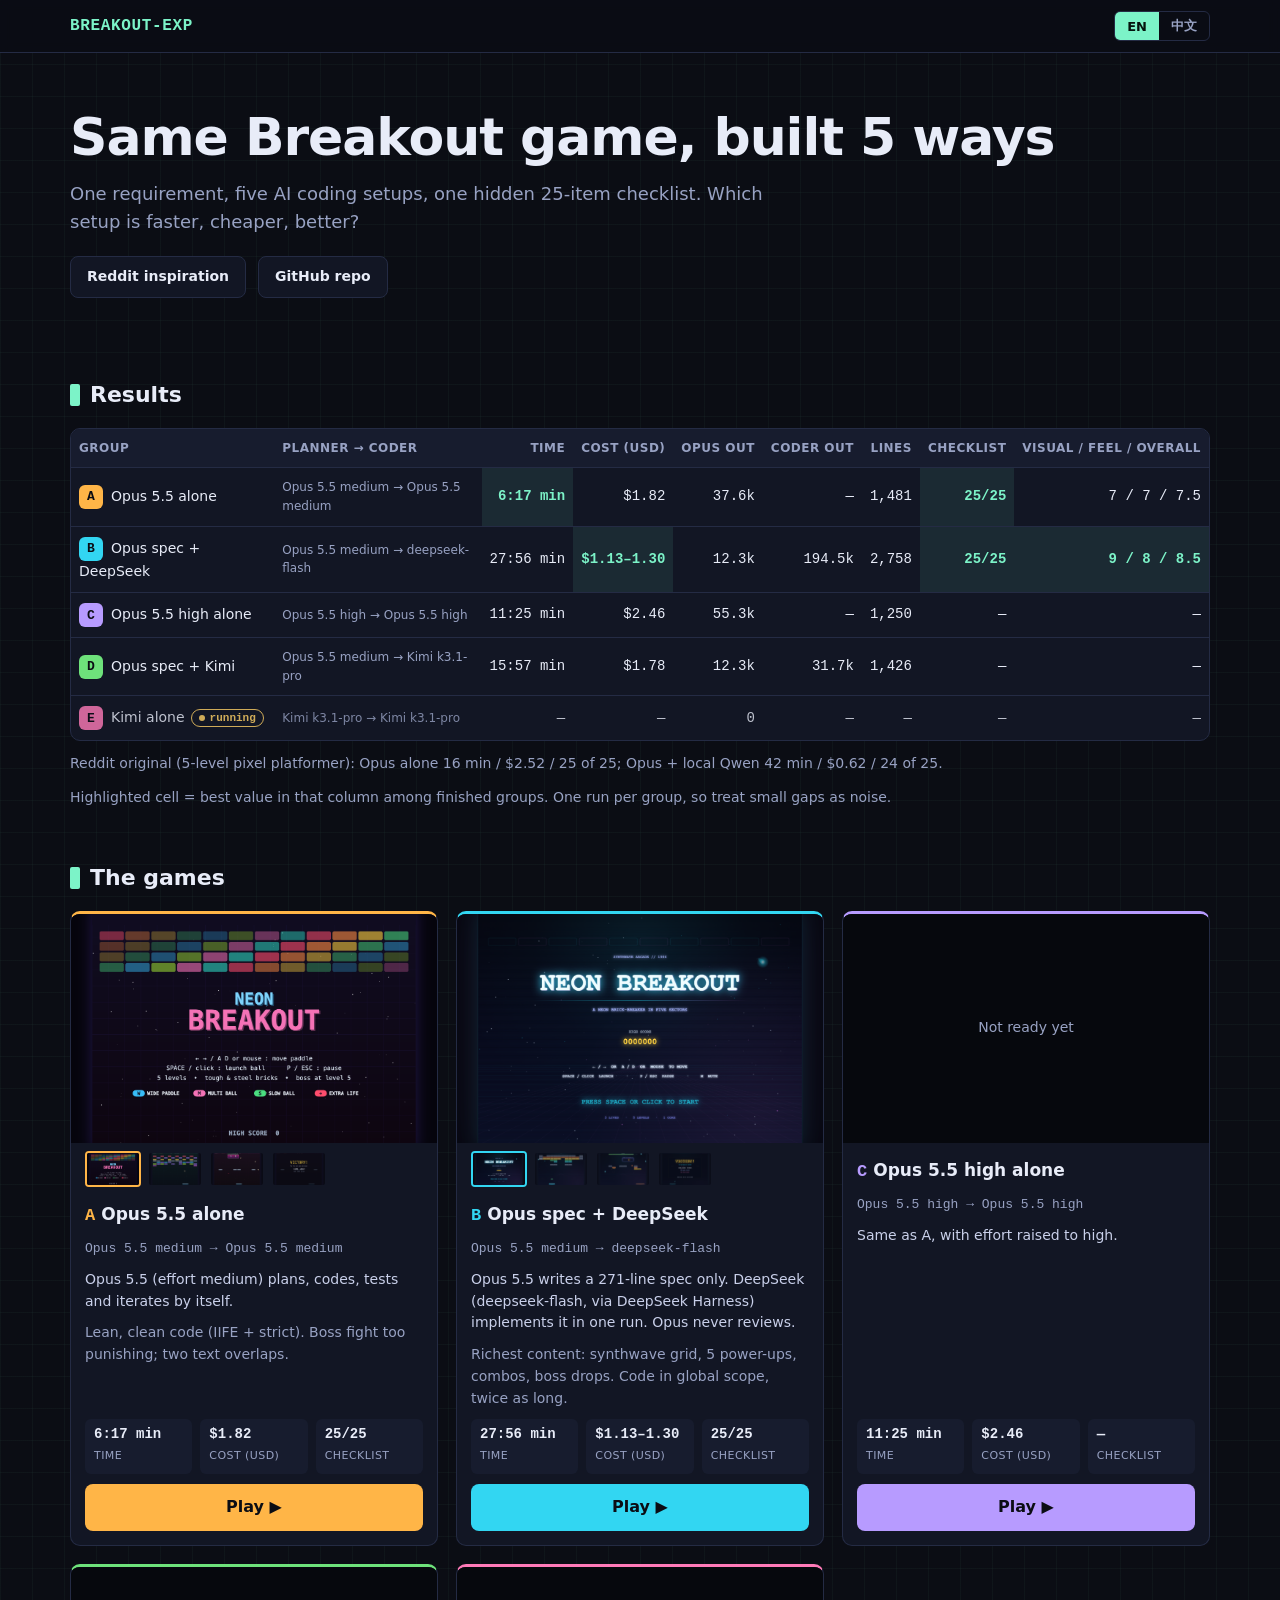
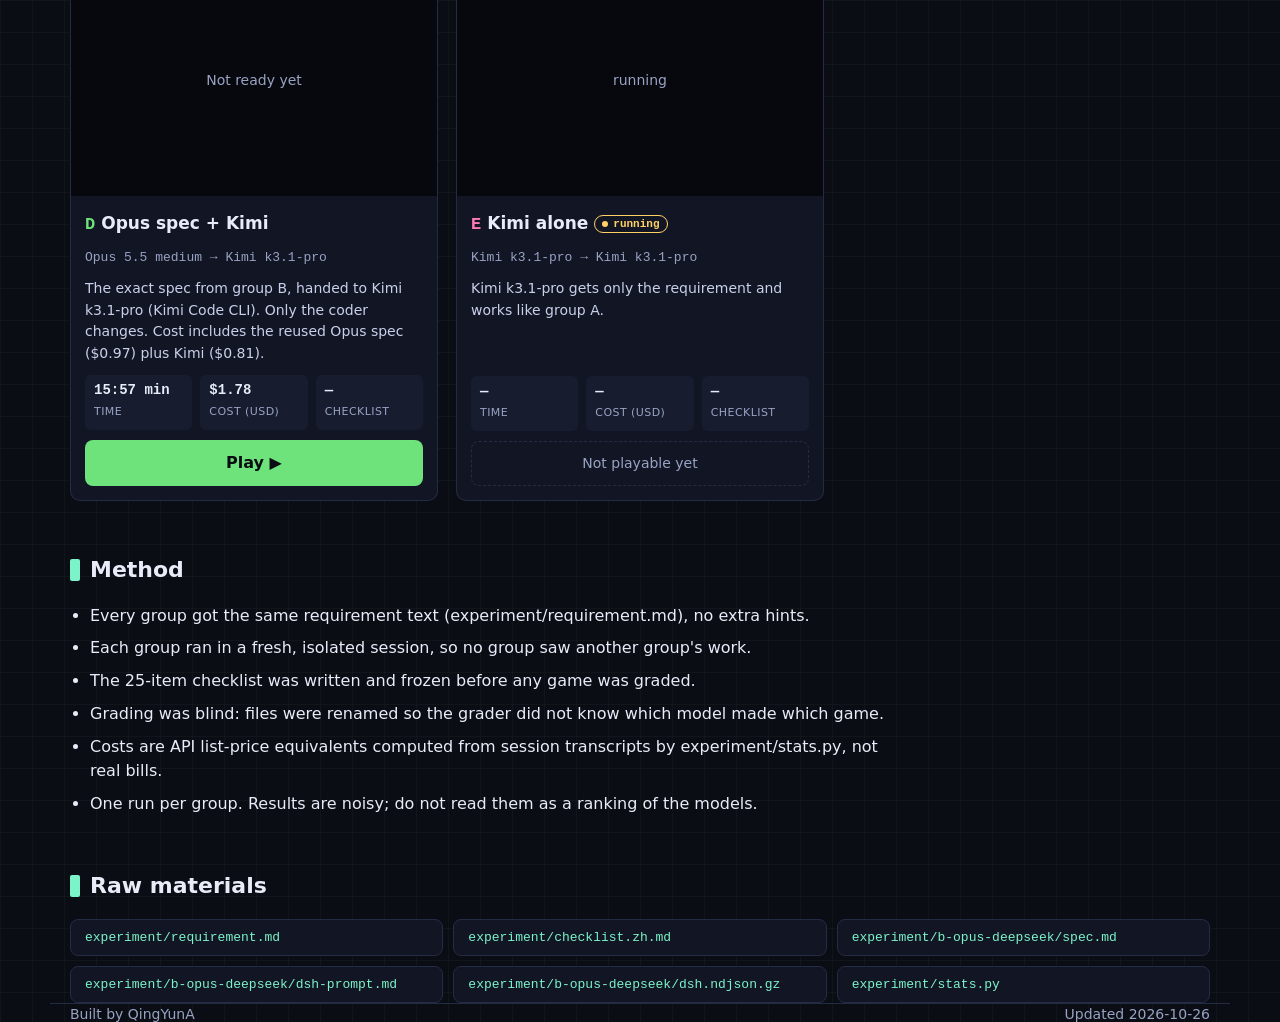
==== index.html @ 0ad8e43a "feat: Breakout experiment site with groups A-D" ====
<!doctype html>
<html lang="en">
<head>
<meta charset="utf-8">
<meta name="viewport" content="width=device-width,initial-scale=1">
<link rel="icon" href="data:,">
<title>Same Breakout game, built 5 ways</title>
<meta name="description" content="Same Breakout game built by 5 AI coding setups: Opus alone, Opus planning + cheaper coder, and more.">
<style>
:root{--bg:#0b0d14;--panel:#121624;--panel2:#171c2e;--line:#242b44;--text:#e8ecf8;--mut:#98a2c3;--acc:#7cf3c8;
--a:#ffb547;--b:#32d6f2;--c:#b79bff;--d:#6ee27b;--e:#ff7ab8;
--mono:ui-monospace,SFMono-Regular,Menlo,Consolas,monospace;--sans:system-ui,-apple-system,"Segoe UI","PingFang SC","Hiragino Sans GB","Microsoft YaHei",sans-serif}
*{box-sizing:border-box}
html{scroll-behavior:smooth}
@media(prefers-reduced-motion:reduce){html{scroll-behavior:auto}*{transition:none!important;animation:none!important}}
body{margin:0;background:var(--bg);color:var(--text);font:16px/1.55 var(--sans);
background-image:linear-gradient(rgba(124,243,200,.035) 1px,transparent 1px),linear-gradient(90deg,rgba(124,243,200,.035) 1px,transparent 1px);background-size:32px 32px}
a{color:var(--acc)}
.wrap{max-width:1180px;margin:0 auto;padding:0 20px}
header.top{border-bottom:1px solid var(--line);background:rgba(11,13,20,.9);position:sticky;top:0;z-index:5;backdrop-filter:blur(6px)}
header.top .wrap{display:flex;align-items:center;justify-content:space-between;height:52px}
.brand{font-family:var(--mono);font-weight:700;letter-spacing:.04em;color:var(--acc)}
.lang{display:flex;border:1px solid var(--line);border-radius:6px;overflow:hidden}
.lang button{background:none;border:0;color:var(--mut);padding:5px 12px;font:600 13px var(--sans);cursor:pointer}
.lang button[aria-pressed=true]{background:var(--acc);color:#04130d}
.hero{padding:56px 0 28px}
.hero h1{font-size:clamp(30px,5.5vw,52px);line-height:1.1;margin:0 0 14px;letter-spacing:-.02em}
.hero p{color:var(--mut);max-width:62ch;margin:0 0 20px;font-size:18px}
.links{display:flex;gap:12px;flex-wrap:wrap}
.btn{display:inline-block;padding:9px 16px;border:1px solid var(--line);border-radius:8px;text-decoration:none;color:var(--text);background:var(--panel);font-weight:600;font-size:14px}
.btn:hover{border-color:var(--acc)}
h2{font-size:22px;margin:52px 0 16px;display:flex;align-items:center;gap:10px}
h2::before{content:"";width:10px;height:22px;background:var(--acc);border-radius:2px}
.tablewrap{overflow-x:auto;border:1px solid var(--line);border-radius:10px;background:var(--panel)}
table{border-collapse:collapse;width:100%;min-width:900px;font-size:14px}
th,td{padding:10px 8px;text-align:right;border-bottom:1px solid var(--line);white-space:nowrap}
th{font-size:12px;color:var(--mut);font-weight:600;text-transform:uppercase;letter-spacing:.04em;background:var(--panel2)}
th:first-child,td:first-child,th:nth-child(2),td:nth-child(2){text-align:left}
tr:last-child td{border-bottom:0}
td{font-family:var(--mono)}
td.name{font-family:var(--sans);white-space:normal;min-width:190px}
td.name .g{display:inline-flex;align-items:center;justify-content:center;width:24px;height:24px;border-radius:6px;font:800 13px var(--mono);color:#0b0d14;margin-right:8px;background:var(--gc)}
td.pc{font-family:var(--sans);color:var(--mut);font-size:12px;white-space:normal;min-width:130px}
td.best{color:var(--acc);font-weight:700;background:rgba(124,243,200,.09)}
tr.run td{opacity:.8}
.badge{display:inline-block;font:700 11px var(--mono);padding:2px 7px;border-radius:99px;border:1px solid #ffd166;color:#ffd166;margin-left:6px;vertical-align:middle}
.badge::before{content:"";display:inline-block;width:6px;height:6px;border-radius:50%;background:#ffd166;margin-right:5px;animation:p 1.4s infinite}
@keyframes p{50%{opacity:.25}}
.note{color:var(--mut);font-size:14px;margin:12px 0 0}
.grid{display:grid;grid-template-columns:repeat(auto-fill,minmax(330px,1fr));gap:18px}
.card{background:var(--panel);border:1px solid var(--line);border-top:3px solid var(--gc);border-radius:10px;overflow:hidden;display:flex;flex-direction:column}
.shot{position:relative;aspect-ratio:16/10;background:#06080d;display:flex;align-items:center;justify-content:center;color:var(--mut);font-size:14px;overflow:hidden}
.shot img{width:100%;height:100%;object-fit:cover;display:block;cursor:pointer}
.thumbs{display:flex;gap:6px;padding:8px 14px 0}
.thumbs button{padding:0;border:2px solid transparent;border-radius:4px;overflow:hidden;width:56px;height:36px;background:none;cursor:pointer;opacity:.6}
.thumbs button[aria-current=true]{border-color:var(--gc);opacity:1}
.thumbs img{width:100%;height:100%;object-fit:cover;display:block}
.cb{padding:14px;display:flex;flex-direction:column;gap:10px;flex:1}
.cb h3{margin:0;font-size:17px}
.cb h3 .g{color:var(--gc);font-family:var(--mono);margin-right:6px}
.pc2{font-size:13px;color:var(--mut);font-family:var(--mono)}
.cb p{margin:0;font-size:14px;color:#c9d0ea}
.cb p.nt{color:var(--mut)}
.stats{display:grid;grid-template-columns:repeat(3,1fr);gap:8px;margin-top:auto}
.stat{background:var(--panel2);border-radius:6px;padding:7px 9px}
.stat b{display:block;font:700 14px var(--mono);white-space:nowrap}
.stat span{font-size:11px;color:var(--mut);text-transform:uppercase;letter-spacing:.04em}
.play{display:block;text-align:center;padding:11px;border-radius:8px;background:var(--gc);color:#0b0d14;font-weight:800;text-decoration:none;font-size:16px}
.play:hover{filter:brightness(1.12)}
.noplay{text-align:center;padding:11px;border-radius:8px;border:1px dashed var(--line);color:var(--mut);font-size:14px}
ul.m{padding-left:20px;margin:0;max-width:80ch}ul.m li{margin:8px 0}
ul.raw{list-style:none;padding:0;margin:0;display:grid;grid-template-columns:repeat(auto-fill,minmax(300px,1fr));gap:10px}
ul.raw a{display:block;padding:10px 14px;background:var(--panel);border:1px solid var(--line);border-radius:8px;font:13px var(--mono);text-decoration:none;word-break:break-all}
ul.raw a:hover{border-color:var(--acc)}
main{padding-bottom:20px}
footer{margin:48px 0 40px;padding-top:20px;border-top:1px solid var(--line);color:var(--mut);font-size:14px;display:flex;justify-content:space-between;flex-wrap:wrap;gap:8px}
.err{padding:20px;border:1px solid #ff6b6b;border-radius:8px;color:#ff9b9b}
@media(max-width:600px){.hero{padding-top:36px}.grid{grid-template-columns:1fr}}
</style>
</head>
<body>
<header class="top"><div class="wrap">
<span class="brand">BREAKOUT-EXP</span>
<div class="lang" role="group" aria-label="Language"><button data-l="en" aria-pressed="false">EN</button><button data-l="zh" aria-pressed="false">中文</button></div>
</div></header>
<main class="wrap">
<section class="hero">
<h1 data-t="title"></h1>
<p data-t="sub"></p>
<div class="links"><a class="btn" id="lReddit" target="_blank" rel="noopener" data-t="reddit"></a><a class="btn" id="lRepo" target="_blank" rel="noopener" data-t="repo"></a></div>
</section>
<h2 data-t="hResults"></h2>
<div class="tablewrap"><table id="tbl"></table></div>
<p class="note" id="orig"></p>
<p class="note" data-t="bestNote"></p>
<h2 data-t="hCards"></h2>
<div class="grid" id="cards"></div>
<h2 data-t="hMethod"></h2>
<ul class="m" id="method"></ul>
<h2 data-t="hRaw"></h2>
<ul class="raw" id="raw"></ul>
<div id="err"></div>
</main>
<footer class="wrap"><span data-t="built"></span><span id="upd"></span></footer>
<script>
(function(){
var I18N={
en:{title:"Same Breakout game, built 5 ways",sub:"One requirement, five AI coding setups, one hidden 25-item checklist. Which setup is faster, cheaper, better?",reddit:"Reddit inspiration",repo:"GitHub repo",
hResults:"Results",hCards:"The games",hMethod:"Method",hRaw:"Raw materials",
bestNote:"Highlighted cell = best value in that column among finished groups. One run per group, so treat small gaps as noise.",
group:"Group",pc:"Planner → Coder",time:"Time",cost:"Cost (USD)",otok:"Opus out",ctok:"Coder out",loc:"Lines",chk:"Checklist",subj:"Visual / Feel / Overall",
running:"running",play:"Play ▶",noplay:"Not playable yet",nogame:"Not ready yet",setup:"Setup",min:"min",built:"Built by QingYunA",updated:"Updated ",
m:["Every group got the same requirement text (experiment/requirement.md), no extra hints.","Each group ran in a fresh, isolated session, so no group saw another group's work.","The 25-item checklist was written and frozen before any game was graded.","Grading was blind: files were renamed so the grader did not know which model made which game.","Costs are API list-price equivalents computed from session transcripts by experiment/stats.py, not real bills.","One run per group. Results are noisy; do not read them as a ranking of the models."]},
zh:{title:"同一个打砖块，五种做法",sub:"同一份需求，五种 AI 编程组合，一份隐藏的 25 项检查清单。谁更快、更省、更好？",reddit:"Reddit 原帖",repo:"GitHub 仓库",
hResults:"结果",hCards:"游戏",hMethod:"方法",hRaw:"原始材料",
bestNote:"高亮单元格 = 已完成组别中该列的最优值。每组只跑一次，差距小时请当作噪声。",
group:"组别",pc:"规划 → 写码",time:"耗时",cost:"成本（美元）",otok:"Opus 输出",ctok:"写码输出",loc:"代码行数",chk:"检查清单",subj:"画面 / 手感 / 总评",
running:"进行中",play:"试玩 ▶",noplay:"暂不可玩",nogame:"暂无截图",setup:"做法",min:"分钟",built:"Built by QingYunA",updated:"更新于 ",
m:["每组拿到完全相同的需求文本（experiment/requirement.md），没有额外提示。","每组都在全新的隔离会话里运行，互相看不到对方的成果。","25 项检查清单在评分前写好并冻结。","盲评：文件改名后再打分，评分者不知道哪个游戏出自哪个模型。","成本是按 API 标价折算的等价金额，由 experiment/stats.py 从会话记录算出，不是真实账单。","每组只跑了一次，结果有噪声，不要当成模型排名。"]}
};
var RAW=["experiment/requirement.md","experiment/checklist.zh.md","experiment/b-opus-deepseek/spec.md","experiment/b-opus-deepseek/dsh-prompt.md","experiment/b-opus-deepseek/dsh.ndjson.gz","experiment/stats.py"];
var COL={a:"var(--a)",b:"var(--b)",c:"var(--c)",d:"var(--d)",e:"var(--e)"};
var lang=(function(){try{var s=localStorage.getItem("lang");if(s==="zh"||s==="en")return s}catch(e){}return /^zh/i.test(navigator.language||"")?"zh":"en"})();
var DATA=null,shotIdx={};
function t(k){return I18N[lang][k]}
function el(tag,cls,txt){var n=document.createElement(tag);if(cls)n.className=cls;if(txt!=null)n.textContent=txt;return n}
function loc(o){return o?(o[lang]||o.en||""):""}
var D="—";
function fmtTime(s){if(s==null)return D;return Math.floor(s/60)+":"+String(Math.round(s%60)).padStart(2,"0")+" "+t("min")}
function fmtCost(g){if(g.costRange)return"$"+g.costRange[0].toFixed(2)+"–"+g.costRange[1].toFixed(2);return g.costUSD==null?D:"$"+g.costUSD.toFixed(2)}
function fmtK(n){return n==null?D:(n===0?"0":(n/1000).toFixed(1)+"k")}
function fmtN(n){return n==null?D:n.toLocaleString("en-US")}
function fmtChk(g){return g.checklist==null?D:g.checklist+"/"+DATA.checklistTotal}
function fmtSubj(g){return g.scores?[g.scores.visual,g.scores.feel,g.scores.overall].join(" / "):D}
function best(vals,mode){var f=vals.filter(function(v){return v!=null});if(!f.length)return null;return mode==="min"?Math.min.apply(null,f):Math.max.apply(null,f)}
function badge(g){return g.status==="running"?el("span","badge",t("running")):null}
function renderTable(){
var tb=document.getElementById("tbl");tb.textContent="";
var gs=DATA.groups,done=gs.filter(function(g){return g.status!=="running"});
var cols=[
{h:"group"},{h:"pc"},
{h:"time",v:function(g){return g.seconds},f:function(g){return fmtTime(g.seconds)},m:"min"},
{h:"cost",v:function(g){return g.costUSD},f:fmtCost,m:"min"},
{h:"otok",f:function(g){return fmtK(g.opusOutputTokens)}},
{h:"ctok",f:function(g){return fmtK(g.coderOutputTokens)}},
{h:"loc",f:function(g){return fmtN(g.lines)}},
{h:"chk",v:function(g){return g.checklist},f:fmtChk,m:"max"},
{h:"subj",v:function(g){return g.scores&&g.scores.overall},f:fmtSubj,m:"max"}];
var tr=el("tr");cols.forEach(function(c){tr.appendChild(el("th",null,t(c.h)))});tb.appendChild(el("thead")).appendChild(tr);
var body=el("tbody");
var bests=cols.map(function(c){return c.m?best(done.map(c.v),c.m):null});
gs.forEach(function(g){
var r=el("tr",g.status==="running"?"run":"");r.style.setProperty("--gc",COL[g.id]);
var n=el("td","name");n.appendChild(el("span","g",g.id.toUpperCase()));n.appendChild(document.createTextNode(loc(g.label)));var b=badge(g);if(b)n.appendChild(b);r.appendChild(n);
r.appendChild(el("td","pc",g.planner+" → "+g.coder));
cols.slice(2).forEach(function(c,i){var td=el("td",null,c.f(g));var v=c.v&&c.v(g);if(c.m&&v!=null&&g.status!=="running"&&v===bests[i+2])td.className="best";r.appendChild(td)});
body.appendChild(r)});
tb.appendChild(body)}
function setShot(g,i){shotIdx[g.id]=i;renderCards()}
function renderCards(){
var box=document.getElementById("cards");box.textContent="";
DATA.groups.forEach(function(g){
var c=el("article","card");c.style.setProperty("--gc",COL[g.id]);
var sh=el("div","shot");var sc=g.screens||[];
if(sc.length){var i=shotIdx[g.id]||0;var im=el("img");im.src=sc[i];im.alt=loc(g.label)+" "+(i+1)+"/"+sc.length;im.loading="lazy";im.onclick=function(){setShot(g,(i+1)%sc.length)};sh.appendChild(im)}
else sh.textContent=g.status==="running"?t("running"):t("nogame");
c.appendChild(sh);
if(sc.length>1){var th=el("div","thumbs");sc.forEach(function(s,j){var bt=el("button");bt.type="button";bt.setAttribute("aria-label",String(j+1));if(j===(shotIdx[g.id]||0))bt.setAttribute("aria-current","true");var ti=el("img");ti.src=s;ti.alt="";bt.appendChild(ti);bt.onclick=function(){setShot(g,j)};th.appendChild(bt)});c.appendChild(th)}
var cb=el("div","cb");var h=el("h3");h.appendChild(el("span","g",g.id.toUpperCase()));h.appendChild(document.createTextNode(loc(g.label)));var bd=badge(g);if(bd)h.appendChild(bd);cb.appendChild(h);
cb.appendChild(el("div","pc2",g.planner+" → "+g.coder));
cb.appendChild(el("p",null,loc(g.setup)));
if(g.notes)cb.appendChild(el("p","nt",loc(g.notes)));
var st=el("div","stats");
[[fmtTime(g.seconds),t("time")],[fmtCost(g),t("cost")],[fmtChk(g),t("chk")]].forEach(function(x){var s=el("div","stat");s.appendChild(el("b",null,x[0]));s.appendChild(el("span",null,x[1]));st.appendChild(s)});
cb.appendChild(st);
if(g.play){var a=el("a","play",t("play"));a.href=g.play;cb.appendChild(a)}else cb.appendChild(el("div","noplay",t("noplay")));
c.appendChild(cb);box.appendChild(c)})}
function renderStatic(){
document.documentElement.lang=lang==="zh"?"zh-CN":"en";
document.title=t("title");
document.querySelectorAll("[data-t]").forEach(function(n){n.textContent=t(n.getAttribute("data-t"))});
document.querySelectorAll(".lang button").forEach(function(b){b.setAttribute("aria-pressed",String(b.dataset.l===lang))});
var m=document.getElementById("method");m.textContent="";t("m").forEach(function(s){m.appendChild(el("li",null,s))});
var r=document.getElementById("raw");r.textContent="";RAW.forEach(function(p){var li=el("li");var a=el("a",null,p);a.href=p;li.appendChild(a);r.appendChild(li)});
if(DATA){document.getElementById("lReddit").href=DATA.inspiration;document.getElementById("lRepo").href=DATA.repo;
document.getElementById("orig").textContent=loc(DATA.original);
document.getElementById("upd").textContent=t("updated")+DATA.updated;
renderTable();renderCards()}}
document.querySelectorAll(".lang button").forEach(function(b){b.onclick=function(){lang=b.dataset.l;try{localStorage.setItem("lang",lang)}catch(e){}renderStatic()}});
renderStatic();
fetch("data/results.json").then(function(r){if(!r.ok)throw new Error(r.status);return r.json()}).then(function(j){DATA=j;renderStatic()}).catch(function(e){var d=document.getElementById("err");d.className="err";d.textContent="Failed to load data/results.json: "+e.message});
})();
</script>
</body>
</html>
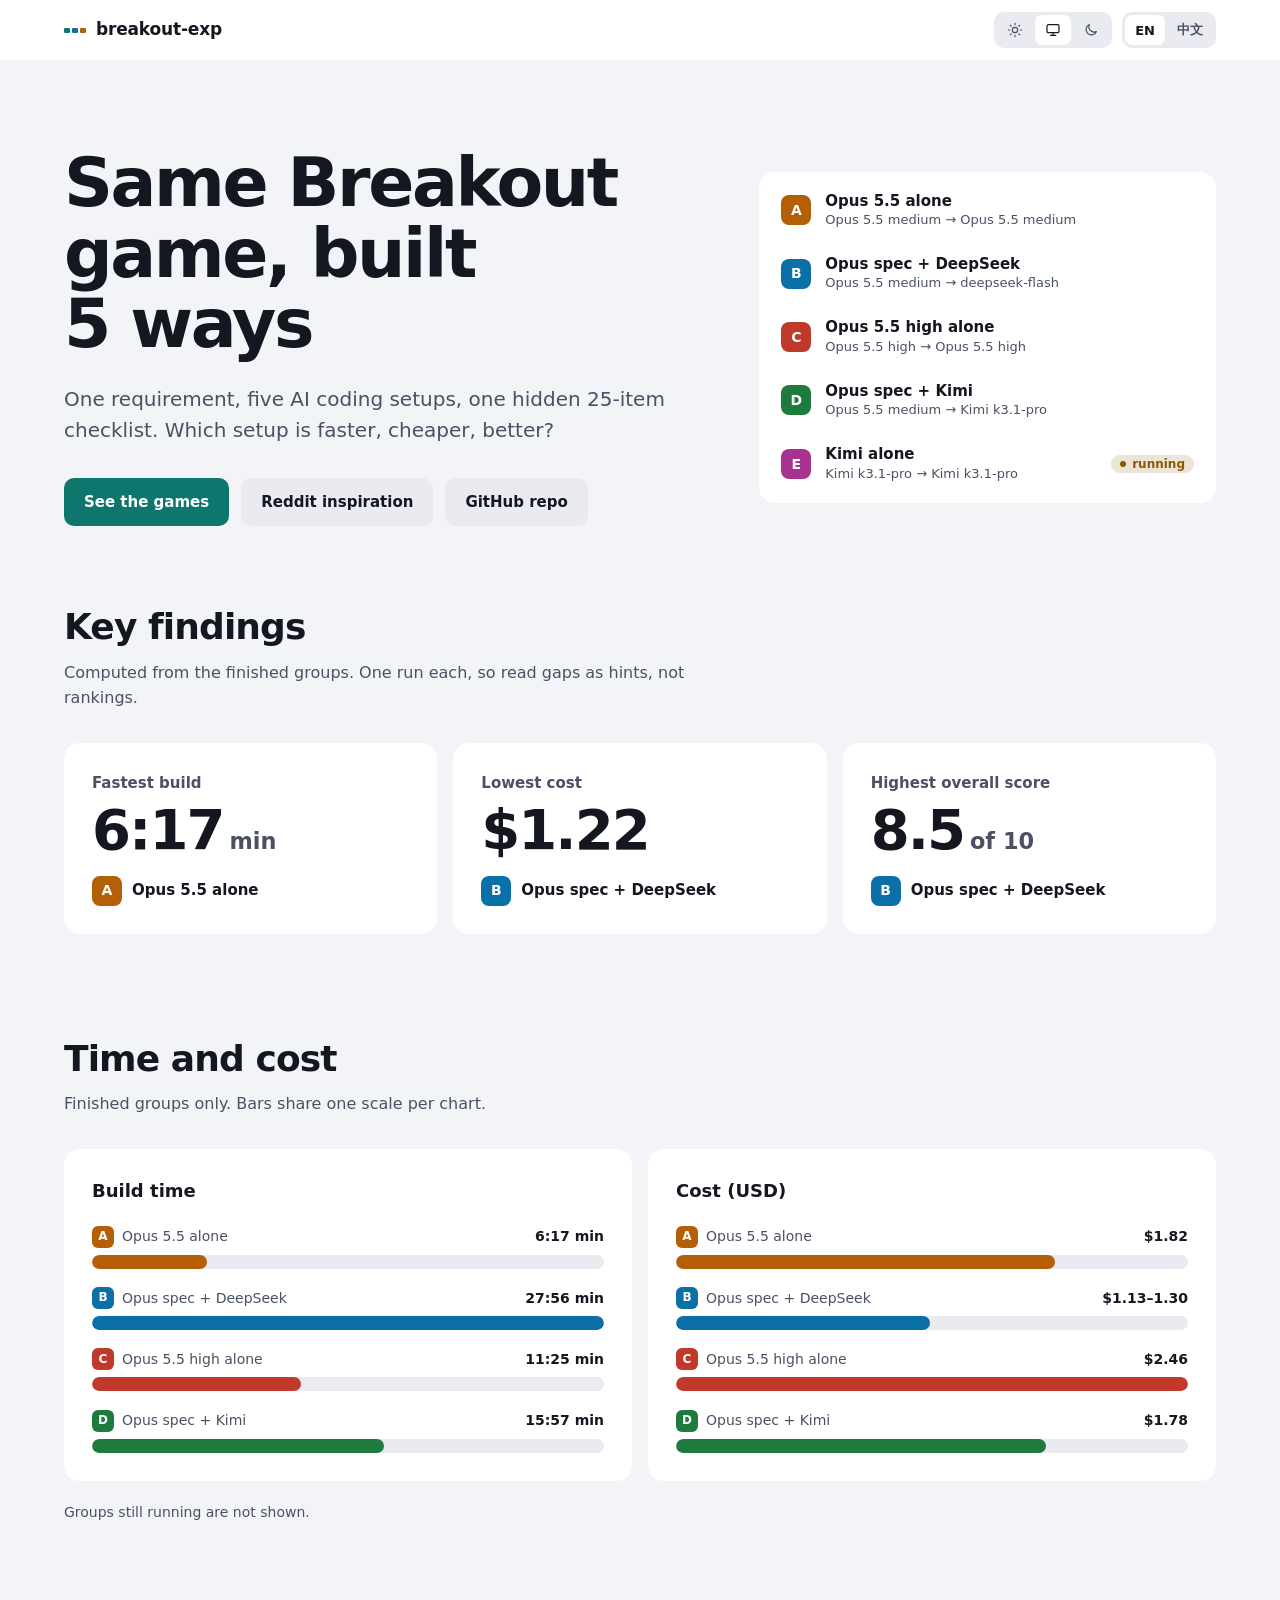
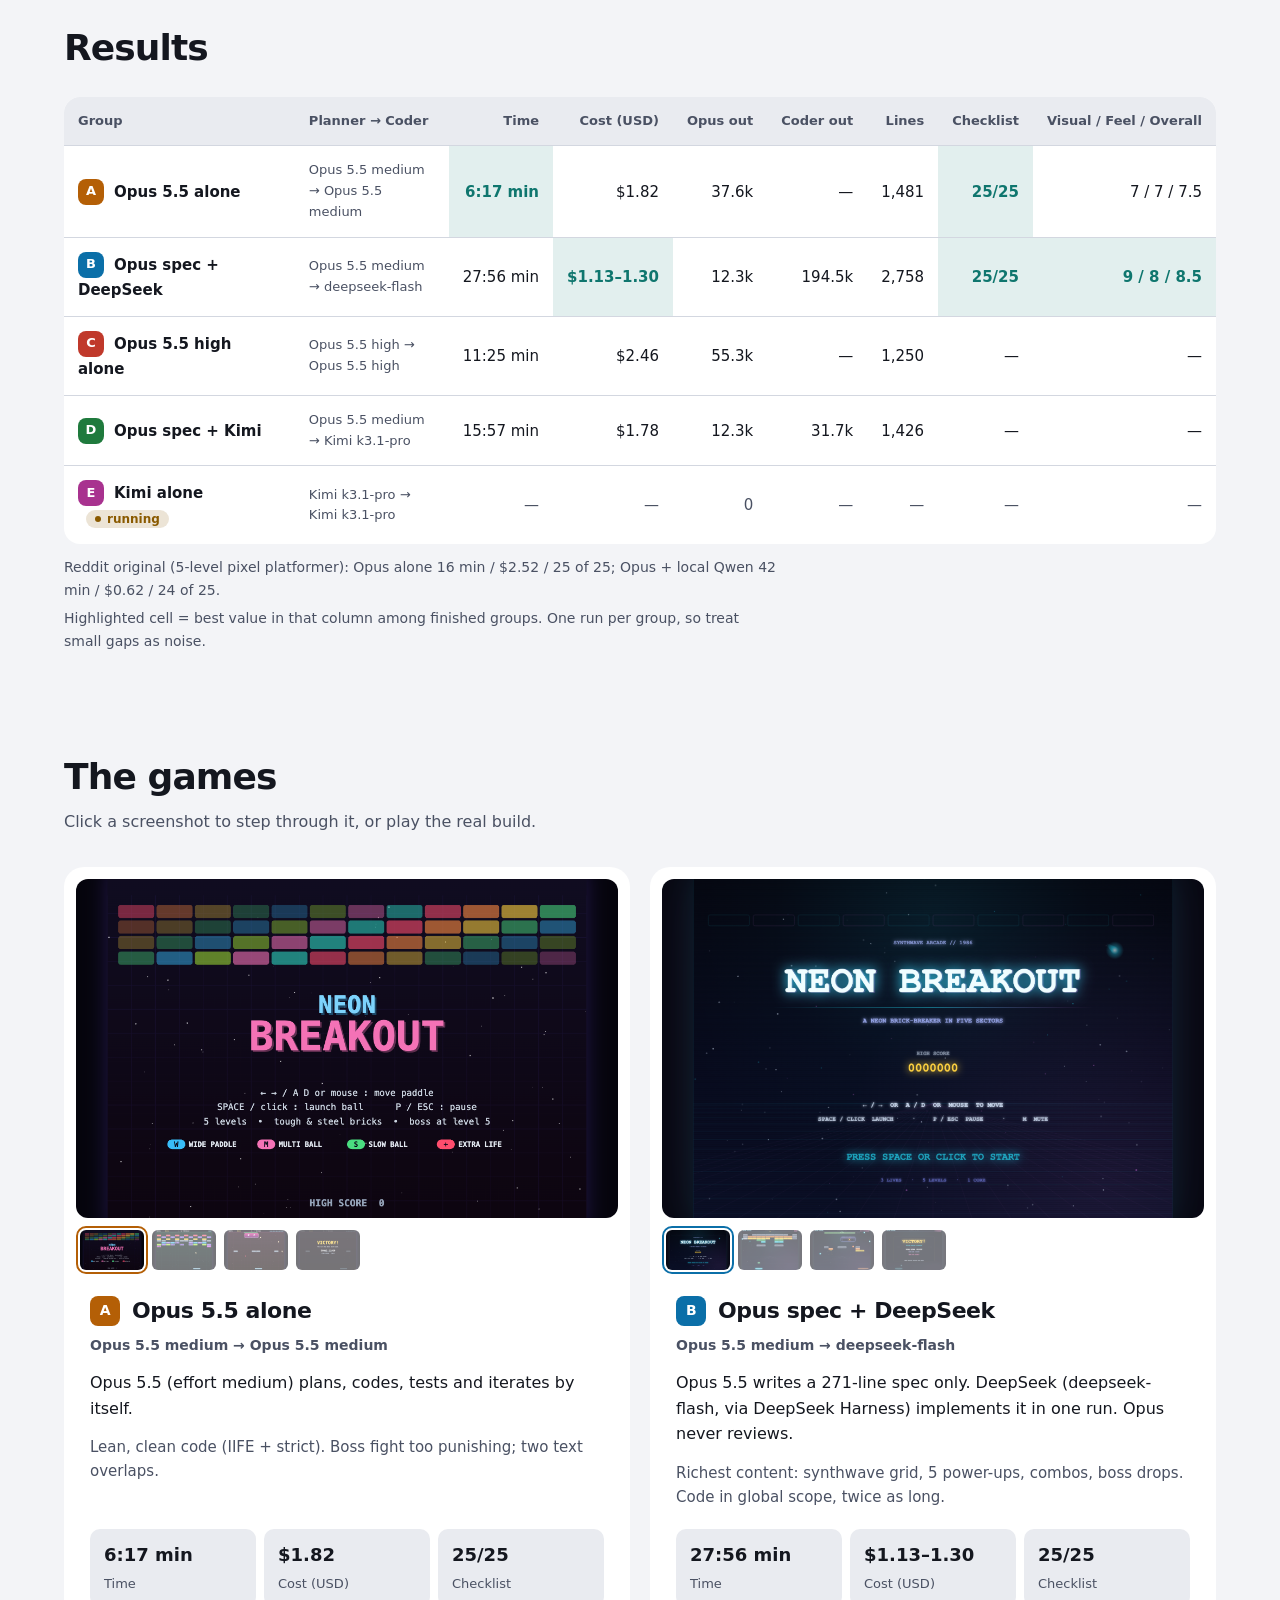
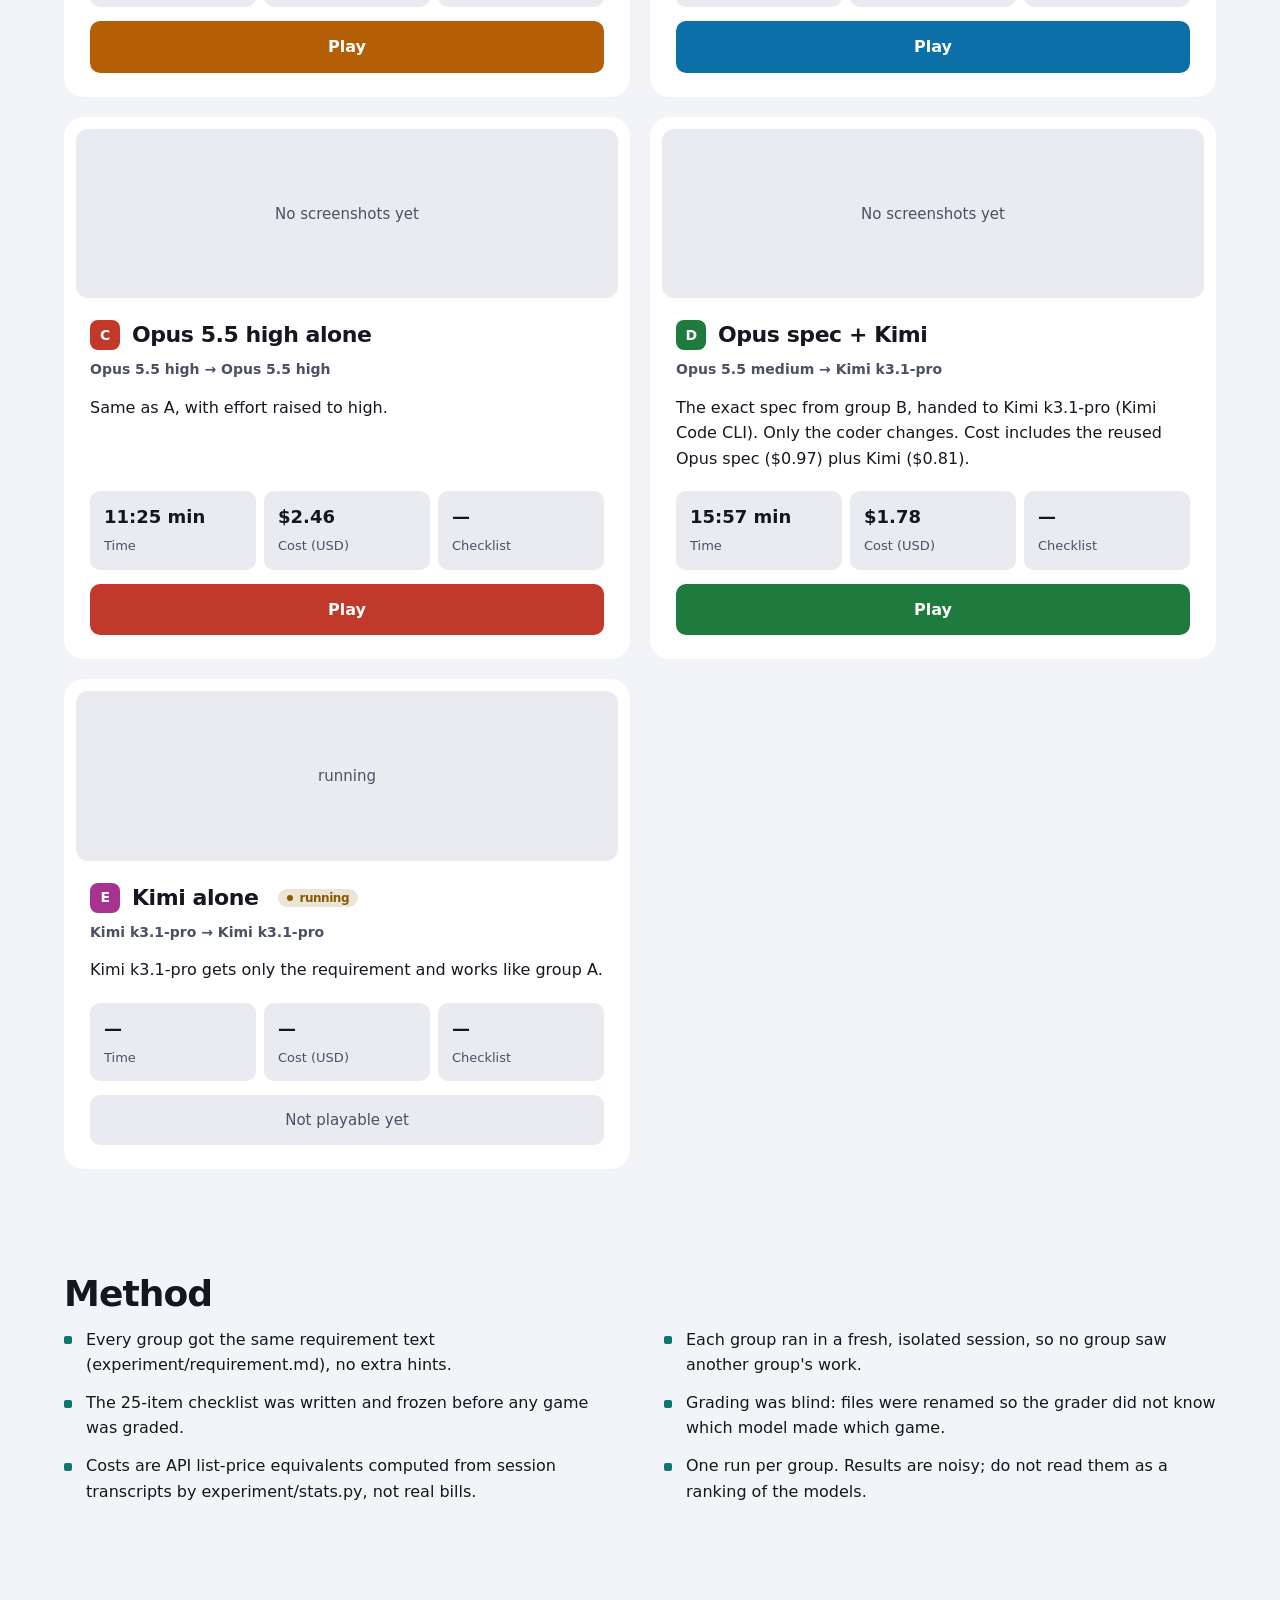
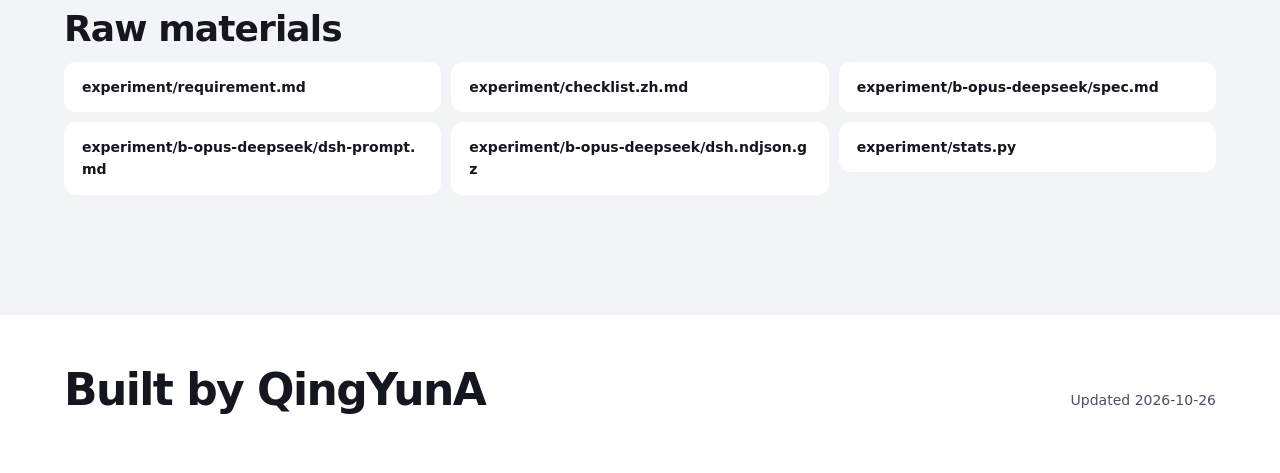
==== commit 3915d4ff: "feat: redesign landing page with light/dark/system themes, key findings and charts" ====
--- a/index.html
+++ b/index.html
@@ -1,130 +1,290 @@
 <!doctype html>
-<html lang="en">
+<html lang="en" data-theme="light" data-pref="system">
 <head>
 <meta charset="utf-8">
 <meta name="viewport" content="width=device-width,initial-scale=1">
+<meta name="color-scheme" content="light dark">
 <link rel="icon" href="data:,">
 <title>Same Breakout game, built 5 ways</title>
 <meta name="description" content="Same Breakout game built by 5 AI coding setups: Opus alone, Opus planning + cheaper coder, and more.">
+<script>
+(function(){var h=document.documentElement,p="system";try{var s=localStorage.getItem("theme");if(s==="light"||s==="dark")p=s}catch(e){}
+var d=p==="dark"||(p==="system"&&window.matchMedia&&matchMedia("(prefers-color-scheme: dark)").matches);
+h.setAttribute("data-theme",d?"dark":"light");h.setAttribute("data-pref",p)})();
+</script>
 <style>
-:root{--bg:#0b0d14;--panel:#121624;--panel2:#171c2e;--line:#242b44;--text:#e8ecf8;--mut:#98a2c3;--acc:#7cf3c8;
---a:#ffb547;--b:#32d6f2;--c:#b79bff;--d:#6ee27b;--e:#ff7ab8;
---mono:ui-monospace,SFMono-Regular,Menlo,Consolas,monospace;--sans:system-ui,-apple-system,"Segoe UI","PingFang SC","Hiragino Sans GB","Microsoft YaHei",sans-serif}
+:root{
+color-scheme:light;
+--bg:#f3f4f7;--surface:#ffffff;--surface2:#e9ebf0;--surface3:#dde0e7;--line:#d3d7e0;
+--ink:#14171f;--mut:#4a5163;--acc:#0f766e;--on-acc:#ffffff;--bar-track:#e9ebf0;
+--a:#b45f06;--b:#0b6fa8;--c:#c0392b;--d:#1f7a3d;--e:#a8328f;--on-g:#ffffff;
+--warn:#8a5a00;--err:#b42318;
+--sans:system-ui,-apple-system,"Segoe UI","PingFang SC","Hiragino Sans GB","Microsoft YaHei",sans-serif;
+--ease:cubic-bezier(.2,.7,.2,1)}
+[data-theme=dark]{
+color-scheme:dark;
+--bg:#0d0f14;--surface:#151922;--surface2:#1d222d;--surface3:#272d3b;--line:#2b3140;
+--ink:#eceff6;--mut:#a3abbe;--acc:#5eead4;--on-acc:#04201c;--bar-track:#1d222d;
+--a:#f2a93b;--b:#3cb4e5;--c:#f2705f;--d:#5cc47a;--e:#e07bc8;--on-g:#0d0f14;
+--warn:#f5c452;--err:#ff9b8f}
 *{box-sizing:border-box}
-html{scroll-behavior:smooth}
-@media(prefers-reduced-motion:reduce){html{scroll-behavior:auto}*{transition:none!important;animation:none!important}}
-body{margin:0;background:var(--bg);color:var(--text);font:16px/1.55 var(--sans);
-background-image:linear-gradient(rgba(124,243,200,.035) 1px,transparent 1px),linear-gradient(90deg,rgba(124,243,200,.035) 1px,transparent 1px);background-size:32px 32px}
-a{color:var(--acc)}
-.wrap{max-width:1180px;margin:0 auto;padding:0 20px}
-header.top{border-bottom:1px solid var(--line);background:rgba(11,13,20,.9);position:sticky;top:0;z-index:5;backdrop-filter:blur(6px)}
-header.top .wrap{display:flex;align-items:center;justify-content:space-between;height:52px}
-.brand{font-family:var(--mono);font-weight:700;letter-spacing:.04em;color:var(--acc)}
-.lang{display:flex;border:1px solid var(--line);border-radius:6px;overflow:hidden}
-.lang button{background:none;border:0;color:var(--mut);padding:5px 12px;font:600 13px var(--sans);cursor:pointer}
-.lang button[aria-pressed=true]{background:var(--acc);color:#04130d}
-.hero{padding:56px 0 28px}
-.hero h1{font-size:clamp(30px,5.5vw,52px);line-height:1.1;margin:0 0 14px;letter-spacing:-.02em}
-.hero p{color:var(--mut);max-width:62ch;margin:0 0 20px;font-size:18px}
+html{scroll-behavior:smooth;-webkit-text-size-adjust:100%}
+body{margin:0;background:var(--bg);color:var(--ink);font:16px/1.6 var(--sans);-webkit-font-smoothing:antialiased}
+a{color:var(--acc);text-underline-offset:3px}
+:focus-visible{outline:2px solid var(--acc);outline-offset:2px}
+button{font-family:inherit}
+.wrap{max-width:1200px;margin:0 auto;padding:0 24px}
+
+/* header */
+header.top{background:var(--surface);position:sticky;top:0;z-index:5}
+header.top .wrap{display:flex;align-items:center;justify-content:space-between;height:60px;gap:12px}
+.brand{white-space:nowrap;flex:none;font-weight:800;font-size:17px;letter-spacing:-.01em;color:var(--ink);text-decoration:none;display:flex;align-items:center;gap:10px}
+.brand i{width:22px;height:22px;display:grid;grid-template-columns:repeat(3,1fr);gap:2px;align-content:center}
+.brand i b{height:5px;border-radius:1px;background:var(--acc)}
+.brand i b:nth-child(2){background:var(--b)}
+.brand i b:nth-child(3){background:var(--a)}
+.tools{display:flex;gap:10px;align-items:center}
+.seg{display:flex;background:var(--surface2);border-radius:10px;padding:3px;gap:2px}
+.seg button{background:none;border:0;color:var(--mut);height:30px;min-width:34px;padding:0 10px;border-radius:7px;font:600 13px var(--sans);cursor:pointer;display:flex;align-items:center;justify-content:center;transition:background .15s,color .15s}
+.seg button:hover{color:var(--ink)}
+.seg button[aria-pressed=true]{background:var(--surface);color:var(--ink)}
+[data-theme=dark] .seg button[aria-pressed=true]{background:var(--surface3)}
+.seg svg{width:16px;height:16px;fill:none;stroke:currentColor;stroke-width:1.8;stroke-linecap:round;stroke-linejoin:round}
+
+/* hero */
+.hero{padding:88px 0 56px;display:grid;grid-template-columns:minmax(0,7fr) minmax(0,5fr);gap:56px;align-items:center}
+.hero h1{font-size:clamp(34px,5.6vw,68px);line-height:1.04;margin:0 0 24px;letter-spacing:-.035em;font-weight:800;text-wrap:balance}
+:lang(zh) .hero h1{font-size:clamp(32px,4.6vw,56px);line-height:1.12}
+.hero p.sub{color:var(--mut);max-width:54ch;margin:0 0 32px;font-size:clamp(17px,1.6vw,20px);line-height:1.55}
 .links{display:flex;gap:12px;flex-wrap:wrap}
-.btn{display:inline-block;padding:9px 16px;border:1px solid var(--line);border-radius:8px;text-decoration:none;color:var(--text);background:var(--panel);font-weight:600;font-size:14px}
-.btn:hover{border-color:var(--acc)}
-h2{font-size:22px;margin:52px 0 16px;display:flex;align-items:center;gap:10px}
-h2::before{content:"";width:10px;height:22px;background:var(--acc);border-radius:2px}
-.tablewrap{overflow-x:auto;border:1px solid var(--line);border-radius:10px;background:var(--panel)}
-table{border-collapse:collapse;width:100%;min-width:900px;font-size:14px}
-th,td{padding:10px 8px;text-align:right;border-bottom:1px solid var(--line);white-space:nowrap}
-th{font-size:12px;color:var(--mut);font-weight:600;text-transform:uppercase;letter-spacing:.04em;background:var(--panel2)}
+.btn{display:inline-flex;align-items:center;padding:12px 20px;border-radius:10px;text-decoration:none;color:var(--ink);background:var(--surface2);font-weight:650;font-size:15px;transition:background .15s,transform .15s var(--ease)}
+.btn:hover{background:var(--surface3)}
+.btn.primary{background:var(--acc);color:var(--on-acc)}
+.btn.primary:hover{background:var(--acc);filter:brightness(1.08)}
+.btn:active{transform:translateY(1px)}
+.roster{list-style:none;margin:0;padding:8px;background:var(--surface);border-radius:16px;display:grid;gap:2px}
+.roster li{display:flex;align-items:center;gap:14px;padding:12px 14px;border-radius:10px;transition:background .15s}
+.roster li:hover{background:var(--surface2)}
+.roster .gname{flex:1;min-width:0;font-weight:600;font-size:15px;line-height:1.3}
+.roster .gname small{display:block;font-weight:400;color:var(--mut);font-size:13px;margin-top:1px}
+.chip{display:inline-flex;align-items:center;justify-content:center;width:30px;height:30px;border-radius:8px;font-weight:800;font-size:14px;color:var(--on-g);background:var(--gc);flex:none}
+
+section.blk{padding-top:104px}
+h2{font-size:clamp(26px,3vw,36px);line-height:1.15;letter-spacing:-.025em;margin:0 0 12px;font-weight:800}
+.lead{color:var(--mut);margin:0 0 32px;max-width:62ch;font-size:16px}
+#results h2{margin-bottom:28px}
+
+/* findings */
+#findings{padding-top:24px}
+.find{display:grid;grid-template-columns:repeat(auto-fit,minmax(260px,1fr));gap:16px}
+.fcard{background:var(--surface);border-radius:16px;padding:28px;display:flex;flex-direction:column;gap:6px;transition:transform .2s var(--ease),background .2s}
+.fcard:hover{transform:translateY(-2px);background:var(--surface2)}
+.fcard .k{color:var(--mut);font-size:15px;font-weight:600}
+.fcard .v{font-size:clamp(40px,4.6vw,56px);font-weight:800;letter-spacing:-.035em;line-height:1.05;font-variant-numeric:tabular-nums}
+.fcard .v small{font-size:.4em;font-weight:650;color:var(--mut);letter-spacing:0;margin-left:6px}
+.fcard .who{display:flex;align-items:center;gap:10px;margin-top:10px;font-size:15px;font-weight:600;line-height:1.3}
+
+/* charts */
+.charts{display:grid;grid-template-columns:1fr 1fr;gap:16px}
+.cpanel{background:var(--surface);border-radius:16px;padding:28px}
+.cpanel h3{margin:0 0 20px;font-size:18px;font-weight:700}
+.crow{margin-bottom:18px}
+.crow:last-child{margin-bottom:0}
+.crow .top{display:flex;justify-content:space-between;align-items:center;gap:12px;font-size:14px;margin-bottom:7px}
+.crow .nm{display:flex;align-items:center;gap:8px;min-width:0}
+.crow .nm span:last-child{overflow:hidden;text-overflow:ellipsis;white-space:nowrap;color:var(--mut)}
+.crow .chip{width:22px;height:22px;font-size:12px;border-radius:6px}
+.crow .val{font-weight:750;font-variant-numeric:tabular-nums;white-space:nowrap}
+.track{height:14px;border-radius:7px;background:var(--bar-track);overflow:hidden}
+.bar{height:100%;border-radius:7px;background:var(--gc);width:var(--w);transform-origin:left;animation:grow .7s var(--ease) both}
+@keyframes grow{from{transform:scaleX(0)}}
+.cnote{color:var(--mut);font-size:14px;margin:4px 0 0;grid-column:1/-1}
+
+/* table */
+.tablewrap{overflow-x:auto;background:var(--surface);border-radius:16px;-webkit-overflow-scrolling:touch}
+table{border-collapse:collapse;width:100%;min-width:940px;font-size:15px}
+th,td{padding:14px;text-align:right;white-space:nowrap;font-variant-numeric:tabular-nums}
+tbody td{border-top:1px solid var(--line)}
+th{font-size:13px;color:var(--mut);font-weight:650;background:var(--surface2)}
 th:first-child,td:first-child,th:nth-child(2),td:nth-child(2){text-align:left}
-tr:last-child td{border-bottom:0}
-td{font-family:var(--mono)}
-td.name{font-family:var(--sans);white-space:normal;min-width:190px}
-td.name .g{display:inline-flex;align-items:center;justify-content:center;width:24px;height:24px;border-radius:6px;font:800 13px var(--mono);color:#0b0d14;margin-right:8px;background:var(--gc)}
-td.pc{font-family:var(--sans);color:var(--mut);font-size:12px;white-space:normal;min-width:130px}
-td.best{color:var(--acc);font-weight:700;background:rgba(124,243,200,.09)}
-tr.run td{opacity:.8}
-.badge{display:inline-block;font:700 11px var(--mono);padding:2px 7px;border-radius:99px;border:1px solid #ffd166;color:#ffd166;margin-left:6px;vertical-align:middle}
-.badge::before{content:"";display:inline-block;width:6px;height:6px;border-radius:50%;background:#ffd166;margin-right:5px;animation:p 1.4s infinite}
+tbody tr{transition:background .15s}
+tbody tr:hover{background:var(--surface2)}
+td.name{white-space:normal;min-width:230px;font-weight:600}
+td.name .chip{margin-right:10px;width:26px;height:26px;font-size:13px;vertical-align:middle}
+td.pc{color:var(--mut);font-size:13px;white-space:normal;min-width:150px}
+td.best{color:var(--acc);font-weight:800;background:color-mix(in srgb,var(--acc) 12%,var(--surface))}
+tr.run td{color:var(--mut)}
+tr.run td.name{color:var(--ink)}
+.badge{display:inline-flex;align-items:center;font:700 12px var(--sans);padding:2px 9px;border-radius:99px;background:color-mix(in srgb,var(--warn) 16%,transparent);color:var(--warn);margin-left:8px;vertical-align:middle;white-space:nowrap}
+.badge::before{content:"";width:6px;height:6px;border-radius:50%;background:currentColor;margin-right:6px;animation:p 1.4s infinite}
 @keyframes p{50%{opacity:.25}}
-.note{color:var(--mut);font-size:14px;margin:12px 0 0}
-.grid{display:grid;grid-template-columns:repeat(auto-fill,minmax(330px,1fr));gap:18px}
-.card{background:var(--panel);border:1px solid var(--line);border-top:3px solid var(--gc);border-radius:10px;overflow:hidden;display:flex;flex-direction:column}
-.shot{position:relative;aspect-ratio:16/10;background:#06080d;display:flex;align-items:center;justify-content:center;color:var(--mut);font-size:14px;overflow:hidden}
-.shot img{width:100%;height:100%;object-fit:cover;display:block;cursor:pointer}
-.thumbs{display:flex;gap:6px;padding:8px 14px 0}
-.thumbs button{padding:0;border:2px solid transparent;border-radius:4px;overflow:hidden;width:56px;height:36px;background:none;cursor:pointer;opacity:.6}
-.thumbs button[aria-current=true]{border-color:var(--gc);opacity:1}
+.note{color:var(--mut);font-size:14px;margin:12px 0 0;max-width:80ch}
+.note+.note{margin-top:6px}
+
+/* cards */
+.grid{display:grid;grid-template-columns:repeat(auto-fill,minmax(min(100%,520px),1fr));gap:20px}
+.card{background:var(--surface);border-radius:20px;padding:12px 12px 24px;display:flex;flex-direction:column;transition:transform .25s var(--ease)}
+.card:hover{transform:translateY(-3px)}
+.shot{position:relative;aspect-ratio:16/10;background:var(--surface2);border-radius:12px;display:flex;align-items:center;justify-content:center;color:var(--mut);font-size:15px;overflow:hidden;border:0;padding:0;width:100%}
+div.shot{aspect-ratio:16/5}
+button.shot{cursor:pointer}
+.shot img{width:100%;height:100%;object-fit:cover;display:block;transition:transform .5s var(--ease)}
+button.shot:hover img{transform:scale(1.015)}
+.thumbs{display:flex;gap:8px;padding:12px 4px 4px}
+.thumbs button{padding:0;border:0;border-radius:6px;overflow:hidden;width:64px;height:40px;background:var(--surface2);cursor:pointer;opacity:.55;outline:2px solid transparent;outline-offset:2px;transition:opacity .15s}
+.thumbs button:hover{opacity:.9}
+.thumbs button[aria-current=true]{opacity:1;outline-color:var(--gc)}
+.thumbs button:focus-visible{outline-color:var(--acc)}
 .thumbs img{width:100%;height:100%;object-fit:cover;display:block}
-.cb{padding:14px;display:flex;flex-direction:column;gap:10px;flex:1}
-.cb h3{margin:0;font-size:17px}
-.cb h3 .g{color:var(--gc);font-family:var(--mono);margin-right:6px}
-.pc2{font-size:13px;color:var(--mut);font-family:var(--mono)}
-.cb p{margin:0;font-size:14px;color:#c9d0ea}
-.cb p.nt{color:var(--mut)}
-.stats{display:grid;grid-template-columns:repeat(3,1fr);gap:8px;margin-top:auto}
-.stat{background:var(--panel2);border-radius:6px;padding:7px 9px}
-.stat b{display:block;font:700 14px var(--mono);white-space:nowrap}
-.stat span{font-size:11px;color:var(--mut);text-transform:uppercase;letter-spacing:.04em}
-.play{display:block;text-align:center;padding:11px;border-radius:8px;background:var(--gc);color:#0b0d14;font-weight:800;text-decoration:none;font-size:16px}
-.play:hover{filter:brightness(1.12)}
-.noplay{text-align:center;padding:11px;border-radius:8px;border:1px dashed var(--line);color:var(--mut);font-size:14px}
-ul.m{padding-left:20px;margin:0;max-width:80ch}ul.m li{margin:8px 0}
-ul.raw{list-style:none;padding:0;margin:0;display:grid;grid-template-columns:repeat(auto-fill,minmax(300px,1fr));gap:10px}
-ul.raw a{display:block;padding:10px 14px;background:var(--panel);border:1px solid var(--line);border-radius:8px;font:13px var(--mono);text-decoration:none;word-break:break-all}
-ul.raw a:hover{border-color:var(--acc)}
-main{padding-bottom:20px}
-footer{margin:48px 0 40px;padding-top:20px;border-top:1px solid var(--line);color:var(--mut);font-size:14px;display:flex;justify-content:space-between;flex-wrap:wrap;gap:8px}
-.err{padding:20px;border:1px solid #ff6b6b;border-radius:8px;color:#ff9b9b}
-@media(max-width:600px){.hero{padding-top:36px}.grid{grid-template-columns:1fr}}
+.cb{padding:22px 14px 0;display:flex;flex-direction:column;gap:14px;flex:1}
+.cb h3{margin:0;font-size:22px;line-height:1.2;letter-spacing:-.02em;font-weight:800;display:flex;align-items:center;gap:12px;flex-wrap:wrap}
+.pc2{font-size:14px;color:var(--mut);font-weight:600;margin-top:-6px}
+.cb p{margin:0;font-size:16px}
+.cb p.nt{color:var(--mut);font-size:15px}
+.stats{display:grid;grid-template-columns:repeat(3,1fr);gap:8px;margin-top:auto;padding-top:6px}
+.stat{background:var(--surface2);border-radius:10px;padding:12px 14px;min-width:0}
+.stat b{display:block;font-size:18px;font-weight:800;font-variant-numeric:tabular-nums;white-space:nowrap}
+.stat span{font-size:13px;color:var(--mut)}
+.play{display:flex;align-items:center;justify-content:center;padding:13px;border-radius:10px;background:var(--gc);color:var(--on-g);font-weight:750;text-decoration:none;font-size:16px;transition:filter .15s,transform .15s var(--ease)}
+.play:hover{filter:brightness(1.1)}
+.play:active{transform:translateY(1px)}
+.play:focus-visible{outline-color:var(--ink)}
+.noplay{text-align:center;padding:13px;border-radius:10px;background:var(--surface2);color:var(--mut);font-size:15px}
+
+/* method + raw */
+ul.m{padding:0;margin:0;list-style:none;display:grid;grid-template-columns:1fr 1fr;gap:12px 48px}
+ul.m li{position:relative;padding-left:22px;font-size:16px}
+ul.m li::before{content:"";position:absolute;left:0;top:.62em;width:8px;height:8px;border-radius:2px;background:var(--acc)}
+ul.raw{list-style:none;padding:0;margin:0;display:grid;grid-template-columns:repeat(auto-fill,minmax(min(100%,340px),1fr));gap:10px}
+ul.raw a{display:block;padding:14px 18px;background:var(--surface);border-radius:12px;font-size:14px;font-weight:600;text-decoration:none;color:var(--ink);word-break:break-all;transition:background .15s,color .15s}
+ul.raw a:hover{background:var(--surface2);color:var(--acc)}
+
+footer{margin-top:120px;background:var(--surface);padding:40px 0 48px}
+footer .wrap{display:flex;justify-content:space-between;flex-wrap:wrap;gap:12px;align-items:baseline}
+footer .fb{font-size:clamp(28px,4vw,44px);font-weight:800;letter-spacing:-.035em}
+footer .fm{color:var(--mut);font-size:14px}
+.err{padding:20px;border-radius:12px;color:var(--err);background:color-mix(in srgb,var(--err) 12%,var(--surface));margin-top:40px}
+[hidden]{display:none!important}
+
+@media(max-width:900px){
+.hero{grid-template-columns:1fr;gap:36px;padding:56px 0 40px}
+.charts{grid-template-columns:1fr}
+ul.m{grid-template-columns:1fr}
+section.blk{padding-top:80px}}
+@media(max-width:600px){
+.wrap{padding:0 16px}
+.tools{gap:6px}.seg button{min-width:30px;padding:0 7px}
+.hero{padding-top:40px}
+.cpanel{padding:22px 18px}
+.fcard{padding:22px}
+.stat{padding:10px}
+.stat b{font-size:16px}
+.card{border-radius:16px}
+footer{margin-top:88px}}
+@media(prefers-reduced-motion:reduce){
+html{scroll-behavior:auto}
+*,*::before,*::after{transition:none!important;animation:none!important}
+.card:hover,.fcard:hover{transform:none}}
 </style>
 </head>
 <body>
 <header class="top"><div class="wrap">
-<span class="brand">BREAKOUT-EXP</span>
-<div class="lang" role="group" aria-label="Language"><button data-l="en" aria-pressed="false">EN</button><button data-l="zh" aria-pressed="false">中文</button></div>
+<a class="brand" href="#top"><i aria-hidden="true"><b></b><b></b><b></b></i>breakout-exp</a>
+<div class="tools">
+<div class="seg" role="group" id="themeSeg">
+<button type="button" data-p="light" aria-pressed="false"><svg viewBox="0 0 24 24" aria-hidden="true"><circle cx="12" cy="12" r="4"/><path d="M12 2v2M12 20v2M4.9 4.9l1.4 1.4M17.7 17.7l1.4 1.4M2 12h2M20 12h2M4.9 19.1l1.4-1.4M17.7 6.3l1.4-1.4"/></svg></button>
+<button type="button" data-p="system" aria-pressed="false"><svg viewBox="0 0 24 24" aria-hidden="true"><rect x="3" y="4" width="18" height="12" rx="2"/><path d="M8 20h8M12 16v4"/></svg></button>
+<button type="button" data-p="dark" aria-pressed="false"><svg viewBox="0 0 24 24" aria-hidden="true"><path d="M20 14.5A8 8 0 0 1 9.5 4a8 8 0 1 0 10.5 10.5z"/></svg></button>
+</div>
+<div class="seg" role="group" id="langSeg"><button type="button" data-l="en" aria-pressed="false">EN</button><button type="button" data-l="zh" aria-pressed="false">中文</button></div>
+</div>
 </div></header>
-<main class="wrap">
-<section class="hero">
+<main class="wrap" id="top">
+<div class="hero">
+<div>
 <h1 data-t="title"></h1>
-<p data-t="sub"></p>
-<div class="links"><a class="btn" id="lReddit" target="_blank" rel="noopener" data-t="reddit"></a><a class="btn" id="lRepo" target="_blank" rel="noopener" data-t="repo"></a></div>
-</section>
+<p class="sub" data-t="sub"></p>
+<div class="links"><a class="btn primary" href="#games" data-t="cta"></a><a class="btn" id="lReddit" target="_blank" rel="noopener" data-t="reddit"></a><a class="btn" id="lRepo" target="_blank" rel="noopener" data-t="repo"></a></div>
+</div>
+<ul class="roster" id="roster"></ul>
+</div>
+
+<section class="blk" id="findings" hidden>
+<h2 data-t="hFind"></h2>
+<p class="lead" data-t="findLead"></p>
+<div class="find" id="find"></div>
+</section>
+
+<section class="blk" id="chartsec" hidden>
+<h2 data-t="hCharts"></h2>
+<p class="lead" data-t="chartLead"></p>
+<div class="charts" id="charts"></div>
+</section>
+
+<section class="blk" id="results">
 <h2 data-t="hResults"></h2>
-<div class="tablewrap"><table id="tbl"></table></div>
+<div class="tablewrap" tabindex="0" role="region" id="tblreg"><table id="tbl"></table></div>
 <p class="note" id="orig"></p>
 <p class="note" data-t="bestNote"></p>
+</section>
+
+<section class="blk" id="games">
 <h2 data-t="hCards"></h2>
+<p class="lead" data-t="cardsLead"></p>
 <div class="grid" id="cards"></div>
+</section>
+
+<section class="blk">
 <h2 data-t="hMethod"></h2>
 <ul class="m" id="method"></ul>
+</section>
+
+<section class="blk">
 <h2 data-t="hRaw"></h2>
 <ul class="raw" id="raw"></ul>
+</section>
 <div id="err"></div>
 </main>
-<footer class="wrap"><span data-t="built"></span><span id="upd"></span></footer>
+<footer><div class="wrap"><span class="fb" data-t="built"></span><span class="fm" id="upd"></span></div></footer>
 <script>
 (function(){
 var I18N={
-en:{title:"Same Breakout game, built 5 ways",sub:"One requirement, five AI coding setups, one hidden 25-item checklist. Which setup is faster, cheaper, better?",reddit:"Reddit inspiration",repo:"GitHub repo",
-hResults:"Results",hCards:"The games",hMethod:"Method",hRaw:"Raw materials",
+en:{title:"Same Breakout game, built 5 ways",sub:"One requirement, five AI coding setups, one hidden 25-item checklist. Which setup is faster, cheaper, better?",reddit:"Reddit inspiration",repo:"GitHub repo",cta:"See the games",
+hFind:"Key findings",findLead:"Computed from the finished groups. One run each, so read gaps as hints, not rankings.",
+hCharts:"Time and cost",chartLead:"Finished groups only. Bars share one scale per chart.",
+cTime:"Build time",cCost:"Cost (USD)",chartNote:"Groups still running are not shown.",noData:"No finished groups yet.",
+fFast:"Fastest build",fCheap:"Lowest cost",fScore:"Highest overall score",fScoreU:"of 10",
+hResults:"Results",hCards:"The games",cardsLead:"Click a screenshot to step through it, or play the real build.",hMethod:"Method",hRaw:"Raw materials",
 bestNote:"Highlighted cell = best value in that column among finished groups. One run per group, so treat small gaps as noise.",
 group:"Group",pc:"Planner → Coder",time:"Time",cost:"Cost (USD)",otok:"Opus out",ctok:"Coder out",loc:"Lines",chk:"Checklist",subj:"Visual / Feel / Overall",
-running:"running",play:"Play ▶",noplay:"Not playable yet",nogame:"Not ready yet",setup:"Setup",min:"min",built:"Built by QingYunA",updated:"Updated ",
+running:"running",play:"Play",noplay:"Not playable yet",nogame:"No screenshots yet",min:"min",built:"Built by QingYunA",updated:"Updated ",
+themeLight:"Light theme",themeDark:"Dark theme",themeSystem:"Follow system theme",
 m:["Every group got the same requirement text (experiment/requirement.md), no extra hints.","Each group ran in a fresh, isolated session, so no group saw another group's work.","The 25-item checklist was written and frozen before any game was graded.","Grading was blind: files were renamed so the grader did not know which model made which game.","Costs are API list-price equivalents computed from session transcripts by experiment/stats.py, not real bills.","One run per group. Results are noisy; do not read them as a ranking of the models."]},
-zh:{title:"同一个打砖块，五种做法",sub:"同一份需求，五种 AI 编程组合，一份隐藏的 25 项检查清单。谁更快、更省、更好？",reddit:"Reddit 原帖",repo:"GitHub 仓库",
-hResults:"结果",hCards:"游戏",hMethod:"方法",hRaw:"原始材料",
+zh:{title:"同一个打砖块，五种做法",sub:"同一份需求，五种 AI 编程组合，一份隐藏的 25 项检查清单。谁更快、更省、更好？",reddit:"Reddit 原帖",repo:"GitHub 仓库",cta:"看看这些游戏",
+hFind:"关键发现",findLead:"由已完成的组别实时算出。每组只跑一次，差距请当作线索，而非排名。",
+hCharts:"耗时与成本",chartLead:"仅显示已完成的组别，每张图使用同一比例尺。",
+cTime:"构建耗时",cCost:"成本（美元）",chartNote:"进行中的组别不在图中。",noData:"暂时没有已完成的组别。",
+fFast:"最快完成",fCheap:"成本最低",fScore:"总评最高",fScoreU:"/ 10",
+hResults:"结果",hCards:"游戏",cardsLead:"点击截图可切换，也可以直接试玩真实构建。",hMethod:"方法",hRaw:"原始材料",
 bestNote:"高亮单元格 = 已完成组别中该列的最优值。每组只跑一次，差距小时请当作噪声。",
 group:"组别",pc:"规划 → 写码",time:"耗时",cost:"成本（美元）",otok:"Opus 输出",ctok:"写码输出",loc:"代码行数",chk:"检查清单",subj:"画面 / 手感 / 总评",
-running:"进行中",play:"试玩 ▶",noplay:"暂不可玩",nogame:"暂无截图",setup:"做法",min:"分钟",built:"Built by QingYunA",updated:"更新于 ",
+running:"进行中",play:"试玩",noplay:"暂不可玩",nogame:"暂无截图",min:"分钟",built:"Built by QingYunA",updated:"更新于 ",
+themeLight:"浅色主题",themeDark:"深色主题",themeSystem:"跟随系统主题",
 m:["每组拿到完全相同的需求文本（experiment/requirement.md），没有额外提示。","每组都在全新的隔离会话里运行，互相看不到对方的成果。","25 项检查清单在评分前写好并冻结。","盲评：文件改名后再打分，评分者不知道哪个游戏出自哪个模型。","成本是按 API 标价折算的等价金额，由 experiment/stats.py 从会话记录算出，不是真实账单。","每组只跑了一次，结果有噪声，不要当成模型排名。"]}
 };
 var RAW=["experiment/requirement.md","experiment/checklist.zh.md","experiment/b-opus-deepseek/spec.md","experiment/b-opus-deepseek/dsh-prompt.md","experiment/b-opus-deepseek/dsh.ndjson.gz","experiment/stats.py"];
 var COL={a:"var(--a)",b:"var(--b)",c:"var(--c)",d:"var(--d)",e:"var(--e)"};
+function colOf(id){return COL[id]||"var(--acc)"}
+var root=document.documentElement;
 var lang=(function(){try{var s=localStorage.getItem("lang");if(s==="zh"||s==="en")return s}catch(e){}return /^zh/i.test(navigator.language||"")?"zh":"en"})();
+var pref=root.getAttribute("data-pref")||"system";
+var mq=window.matchMedia?matchMedia("(prefers-color-scheme: dark)"):null;
 var DATA=null,shotIdx={};
 function t(k){return I18N[lang][k]}
 function el(tag,cls,txt){var n=document.createElement(tag);if(cls)n.className=cls;if(txt!=null)n.textContent=txt;return n}
 function loc(o){return o?(o[lang]||o.en||""):""}
+function G(g){return(g.id||"?").toUpperCase()}
+function chip(g){var c=el("span","chip",G(g));c.style.setProperty("--gc",colOf(g.id));return c}
 var D="—";
 function fmtTime(s){if(s==null)return D;return Math.floor(s/60)+":"+String(Math.round(s%60)).padStart(2,"0")+" "+t("min")}
 function fmtCost(g){if(g.costRange)return"$"+g.costRange[0].toFixed(2)+"–"+g.costRange[1].toFixed(2);return g.costUSD==null?D:"$"+g.costUSD.toFixed(2)}
@@ -134,9 +294,64 @@
 function fmtSubj(g){return g.scores?[g.scores.visual,g.scores.feel,g.scores.overall].join(" / "):D}
 function best(vals,mode){var f=vals.filter(function(v){return v!=null});if(!f.length)return null;return mode==="min"?Math.min.apply(null,f):Math.max.apply(null,f)}
 function badge(g){return g.status==="running"?el("span","badge",t("running")):null}
+function finished(){return(DATA&&DATA.groups||[]).filter(function(g){return g.status!=="running"})}
+
+function applyTheme(){
+var dark=pref==="dark"||(pref==="system"&&mq&&mq.matches);
+root.setAttribute("data-theme",dark?"dark":"light");root.setAttribute("data-pref",pref);
+document.querySelectorAll("#themeSeg button").forEach(function(b){b.setAttribute("aria-pressed",String(b.dataset.p===pref))})}
+if(mq){var onMq=function(){if(pref==="system")applyTheme()};if(mq.addEventListener)mq.addEventListener("change",onMq);else if(mq.addListener)mq.addListener(onMq)}
+document.querySelectorAll("#themeSeg button").forEach(function(b){b.onclick=function(){pref=b.dataset.p;try{if(pref==="system")localStorage.removeItem("theme");else localStorage.setItem("theme",pref)}catch(e){}applyTheme()}});
+
+function renderRoster(){
+var ul=document.getElementById("roster");ul.textContent="";
+((DATA&&DATA.groups)||[]).forEach(function(g){
+var li=el("li");li.appendChild(chip(g));
+var n=el("span","gname",loc(g.label));
+n.appendChild(el("small",null,g.planner&&g.coder?g.planner+" → "+g.coder:""));
+li.appendChild(n);var b=badge(g);if(b)li.appendChild(b);ul.appendChild(li)})}
+
+function winners(list,val,mode){
+var b=best(list.map(val),mode);if(b==null)return null;
+return{v:b,gs:list.filter(function(g){return val(g)===b})}}
+function renderFindings(){
+var sec=document.getElementById("findings"),box=document.getElementById("find");box.textContent="";
+var fin=finished(),items=[];
+var f=winners(fin,function(g){return g.seconds},"min");
+if(f)items.push({k:t("fFast"),v:fmtTime(f.v).replace(" "+t("min"),""),u:t("min"),gs:f.gs});
+var c=winners(fin,function(g){return g.costUSD},"min");
+if(c)items.push({k:t("fCheap"),v:"$"+c.v.toFixed(2),u:"",gs:c.gs});
+var s=winners(fin,function(g){return g.scores&&g.scores.overall},"max");
+if(s)items.push({k:t("fScore"),v:String(s.v),u:t("fScoreU"),gs:s.gs});
+sec.hidden=!items.length;
+items.forEach(function(it){
+var d=el("div","fcard");d.appendChild(el("div","k",it.k));
+var v=el("div","v",it.v);if(it.u)v.appendChild(el("small",null,it.u));d.appendChild(v);
+it.gs.forEach(function(g){var w=el("div","who");w.appendChild(chip(g));w.appendChild(el("span",null,loc(g.label)));d.appendChild(w)});
+box.appendChild(d)})}
+
+function chartPanel(title,val,fmt){
+var p=el("div","cpanel");p.appendChild(el("h3",null,title));
+var rows=finished().filter(function(g){return val(g)!=null});
+if(!rows.length){p.appendChild(el("p","note",t("noData")));return p}
+var max=Math.max.apply(null,rows.map(val))||1;
+rows.forEach(function(g){
+var r=el("div","crow");var top=el("div","top");var nm=el("span","nm");nm.appendChild(chip(g));nm.appendChild(el("span",null,loc(g.label)));
+top.appendChild(nm);top.appendChild(el("span","val",fmt(g)));r.appendChild(top);
+var tr=el("div","track");tr.setAttribute("role","img");tr.setAttribute("aria-label",G(g)+": "+fmt(g));
+var b=el("div","bar");b.style.setProperty("--gc",colOf(g.id));b.style.setProperty("--w",Math.max(2,val(g)/max*100)+"%");tr.appendChild(b);r.appendChild(tr);p.appendChild(r)});
+return p}
+function renderCharts(){
+var sec=document.getElementById("chartsec"),box=document.getElementById("charts");box.textContent="";
+var has=finished().some(function(g){return g.seconds!=null||g.costUSD!=null});
+sec.hidden=!has;if(!has)return;
+box.appendChild(chartPanel(t("cTime"),function(g){return g.seconds},function(g){return fmtTime(g.seconds)}));
+box.appendChild(chartPanel(t("cCost"),function(g){return g.costUSD},fmtCost));
+if(DATA.groups.some(function(g){return g.status==="running"}))box.appendChild(el("p","cnote",t("chartNote")))}
+
 function renderTable(){
 var tb=document.getElementById("tbl");tb.textContent="";
-var gs=DATA.groups,done=gs.filter(function(g){return g.status!=="running"});
+var gs=DATA.groups,done=finished();
 var cols=[
 {h:"group"},{h:"pc"},
 {h:"time",v:function(g){return g.seconds},f:function(g){return fmtTime(g.seconds)},m:"min"},
@@ -146,49 +361,59 @@
 {h:"loc",f:function(g){return fmtN(g.lines)}},
 {h:"chk",v:function(g){return g.checklist},f:fmtChk,m:"max"},
 {h:"subj",v:function(g){return g.scores&&g.scores.overall},f:fmtSubj,m:"max"}];
-var tr=el("tr");cols.forEach(function(c){tr.appendChild(el("th",null,t(c.h)))});tb.appendChild(el("thead")).appendChild(tr);
+var tr=el("tr");cols.forEach(function(c){var th=el("th",null,t(c.h));th.scope="col";tr.appendChild(th)});tb.appendChild(el("thead")).appendChild(tr);
 var body=el("tbody");
 var bests=cols.map(function(c){return c.m?best(done.map(c.v),c.m):null});
 gs.forEach(function(g){
-var r=el("tr",g.status==="running"?"run":"");r.style.setProperty("--gc",COL[g.id]);
-var n=el("td","name");n.appendChild(el("span","g",g.id.toUpperCase()));n.appendChild(document.createTextNode(loc(g.label)));var b=badge(g);if(b)n.appendChild(b);r.appendChild(n);
-r.appendChild(el("td","pc",g.planner+" → "+g.coder));
+var r=el("tr",g.status==="running"?"run":"");
+var n=el("td","name");n.appendChild(chip(g));n.appendChild(document.createTextNode(loc(g.label)));var b=badge(g);if(b)n.appendChild(b);r.appendChild(n);
+r.appendChild(el("td","pc",(g.planner||D)+" → "+(g.coder||D)));
 cols.slice(2).forEach(function(c,i){var td=el("td",null,c.f(g));var v=c.v&&c.v(g);if(c.m&&v!=null&&g.status!=="running"&&v===bests[i+2])td.className="best";r.appendChild(td)});
 body.appendChild(r)});
 tb.appendChild(body)}
-function setShot(g,i){shotIdx[g.id]=i;renderCards()}
+
+function showShot(g,i,card){
+var sc=g.screens||[];shotIdx[g.id]=i;
+var im=card.querySelector(".shot img");if(im){im.src=sc[i];im.alt=loc(g.label)+" "+(i+1)+"/"+sc.length}
+card.querySelectorAll(".thumbs button").forEach(function(b,j){if(j===i)b.setAttribute("aria-current","true");else b.removeAttribute("aria-current")})}
 function renderCards(){
 var box=document.getElementById("cards");box.textContent="";
 DATA.groups.forEach(function(g){
-var c=el("article","card");c.style.setProperty("--gc",COL[g.id]);
-var sh=el("div","shot");var sc=g.screens||[];
-if(sc.length){var i=shotIdx[g.id]||0;var im=el("img");im.src=sc[i];im.alt=loc(g.label)+" "+(i+1)+"/"+sc.length;im.loading="lazy";im.onclick=function(){setShot(g,(i+1)%sc.length)};sh.appendChild(im)}
-else sh.textContent=g.status==="running"?t("running"):t("nogame");
-c.appendChild(sh);
-if(sc.length>1){var th=el("div","thumbs");sc.forEach(function(s,j){var bt=el("button");bt.type="button";bt.setAttribute("aria-label",String(j+1));if(j===(shotIdx[g.id]||0))bt.setAttribute("aria-current","true");var ti=el("img");ti.src=s;ti.alt="";bt.appendChild(ti);bt.onclick=function(){setShot(g,j)};th.appendChild(bt)});c.appendChild(th)}
-var cb=el("div","cb");var h=el("h3");h.appendChild(el("span","g",g.id.toUpperCase()));h.appendChild(document.createTextNode(loc(g.label)));var bd=badge(g);if(bd)h.appendChild(bd);cb.appendChild(h);
-cb.appendChild(el("div","pc2",g.planner+" → "+g.coder));
-cb.appendChild(el("p",null,loc(g.setup)));
+var c=el("article","card");c.style.setProperty("--gc",colOf(g.id));
+var sc=g.screens||[];
+if(sc.length){
+var sh=el("button","shot");sh.type="button";sh.setAttribute("aria-label",loc(g.label));
+var im=el("img");im.loading="lazy";sh.appendChild(im);sh.onclick=function(){showShot(g,((shotIdx[g.id]||0)+1)%sc.length,c)};c.appendChild(sh)}
+else c.appendChild(el("div","shot",g.status==="running"?t("running"):t("nogame")));
+if(sc.length>1){var th=el("div","thumbs");sc.forEach(function(s,j){var bt=el("button");bt.type="button";bt.setAttribute("aria-label",String(j+1));var ti=el("img");ti.src=s;ti.alt="";ti.loading="lazy";bt.appendChild(ti);bt.onclick=function(){showShot(g,j,c)};th.appendChild(bt)});c.appendChild(th)}
+var cb=el("div","cb");var h=el("h3");h.appendChild(chip(g));h.appendChild(document.createTextNode(loc(g.label)));var bd=badge(g);if(bd)h.appendChild(bd);cb.appendChild(h);
+if(g.planner||g.coder)cb.appendChild(el("div","pc2",(g.planner||D)+" → "+(g.coder||D)));
+if(g.setup)cb.appendChild(el("p",null,loc(g.setup)));
 if(g.notes)cb.appendChild(el("p","nt",loc(g.notes)));
 var st=el("div","stats");
 [[fmtTime(g.seconds),t("time")],[fmtCost(g),t("cost")],[fmtChk(g),t("chk")]].forEach(function(x){var s=el("div","stat");s.appendChild(el("b",null,x[0]));s.appendChild(el("span",null,x[1]));st.appendChild(s)});
 cb.appendChild(st);
 if(g.play){var a=el("a","play",t("play"));a.href=g.play;cb.appendChild(a)}else cb.appendChild(el("div","noplay",t("noplay")));
-c.appendChild(cb);box.appendChild(c)})}
+c.appendChild(cb);box.appendChild(c);
+if(sc.length)showShot(g,shotIdx[g.id]||0,c)})}
+
 function renderStatic(){
-document.documentElement.lang=lang==="zh"?"zh-CN":"en";
+root.lang=lang==="zh"?"zh-CN":"en";
 document.title=t("title");
 document.querySelectorAll("[data-t]").forEach(function(n){n.textContent=t(n.getAttribute("data-t"))});
-document.querySelectorAll(".lang button").forEach(function(b){b.setAttribute("aria-pressed",String(b.dataset.l===lang))});
+document.querySelectorAll("#langSeg button").forEach(function(b){b.setAttribute("aria-pressed",String(b.dataset.l===lang))});
+document.querySelectorAll("#themeSeg button").forEach(function(b){var k={light:"themeLight",dark:"themeDark",system:"themeSystem"}[b.dataset.p];b.setAttribute("aria-label",t(k));b.title=t(k)});
+document.getElementById("tblreg").setAttribute("aria-label",t("hResults"));
 var m=document.getElementById("method");m.textContent="";t("m").forEach(function(s){m.appendChild(el("li",null,s))});
 var r=document.getElementById("raw");r.textContent="";RAW.forEach(function(p){var li=el("li");var a=el("a",null,p);a.href=p;li.appendChild(a);r.appendChild(li)});
-if(DATA){document.getElementById("lReddit").href=DATA.inspiration;document.getElementById("lRepo").href=DATA.repo;
+applyTheme();
+if(DATA){if(DATA.inspiration)document.getElementById("lReddit").href=DATA.inspiration;if(DATA.repo)document.getElementById("lRepo").href=DATA.repo;
 document.getElementById("orig").textContent=loc(DATA.original);
-document.getElementById("upd").textContent=t("updated")+DATA.updated;
-renderTable();renderCards()}}
-document.querySelectorAll(".lang button").forEach(function(b){b.onclick=function(){lang=b.dataset.l;try{localStorage.setItem("lang",lang)}catch(e){}renderStatic()}});
+document.getElementById("upd").textContent=DATA.updated?t("updated")+DATA.updated:"";
+renderRoster();renderFindings();renderCharts();renderTable();renderCards()}}
+document.querySelectorAll("#langSeg button").forEach(function(b){b.onclick=function(){lang=b.dataset.l;try{localStorage.setItem("lang",lang)}catch(e){}renderStatic()}});
 renderStatic();
-fetch("data/results.json").then(function(r){if(!r.ok)throw new Error(r.status);return r.json()}).then(function(j){DATA=j;renderStatic()}).catch(function(e){var d=document.getElementById("err");d.className="err";d.textContent="Failed to load data/results.json: "+e.message});
+fetch("data/results.json").then(function(r){if(!r.ok)throw new Error(r.status);return r.json()}).then(function(j){DATA=j;if(!DATA.groups)DATA.groups=[];renderStatic()}).catch(function(e){var d=document.getElementById("err");d.className="err";d.textContent="Failed to load data/results.json: "+e.message});
 })();
 </script>
 </body>
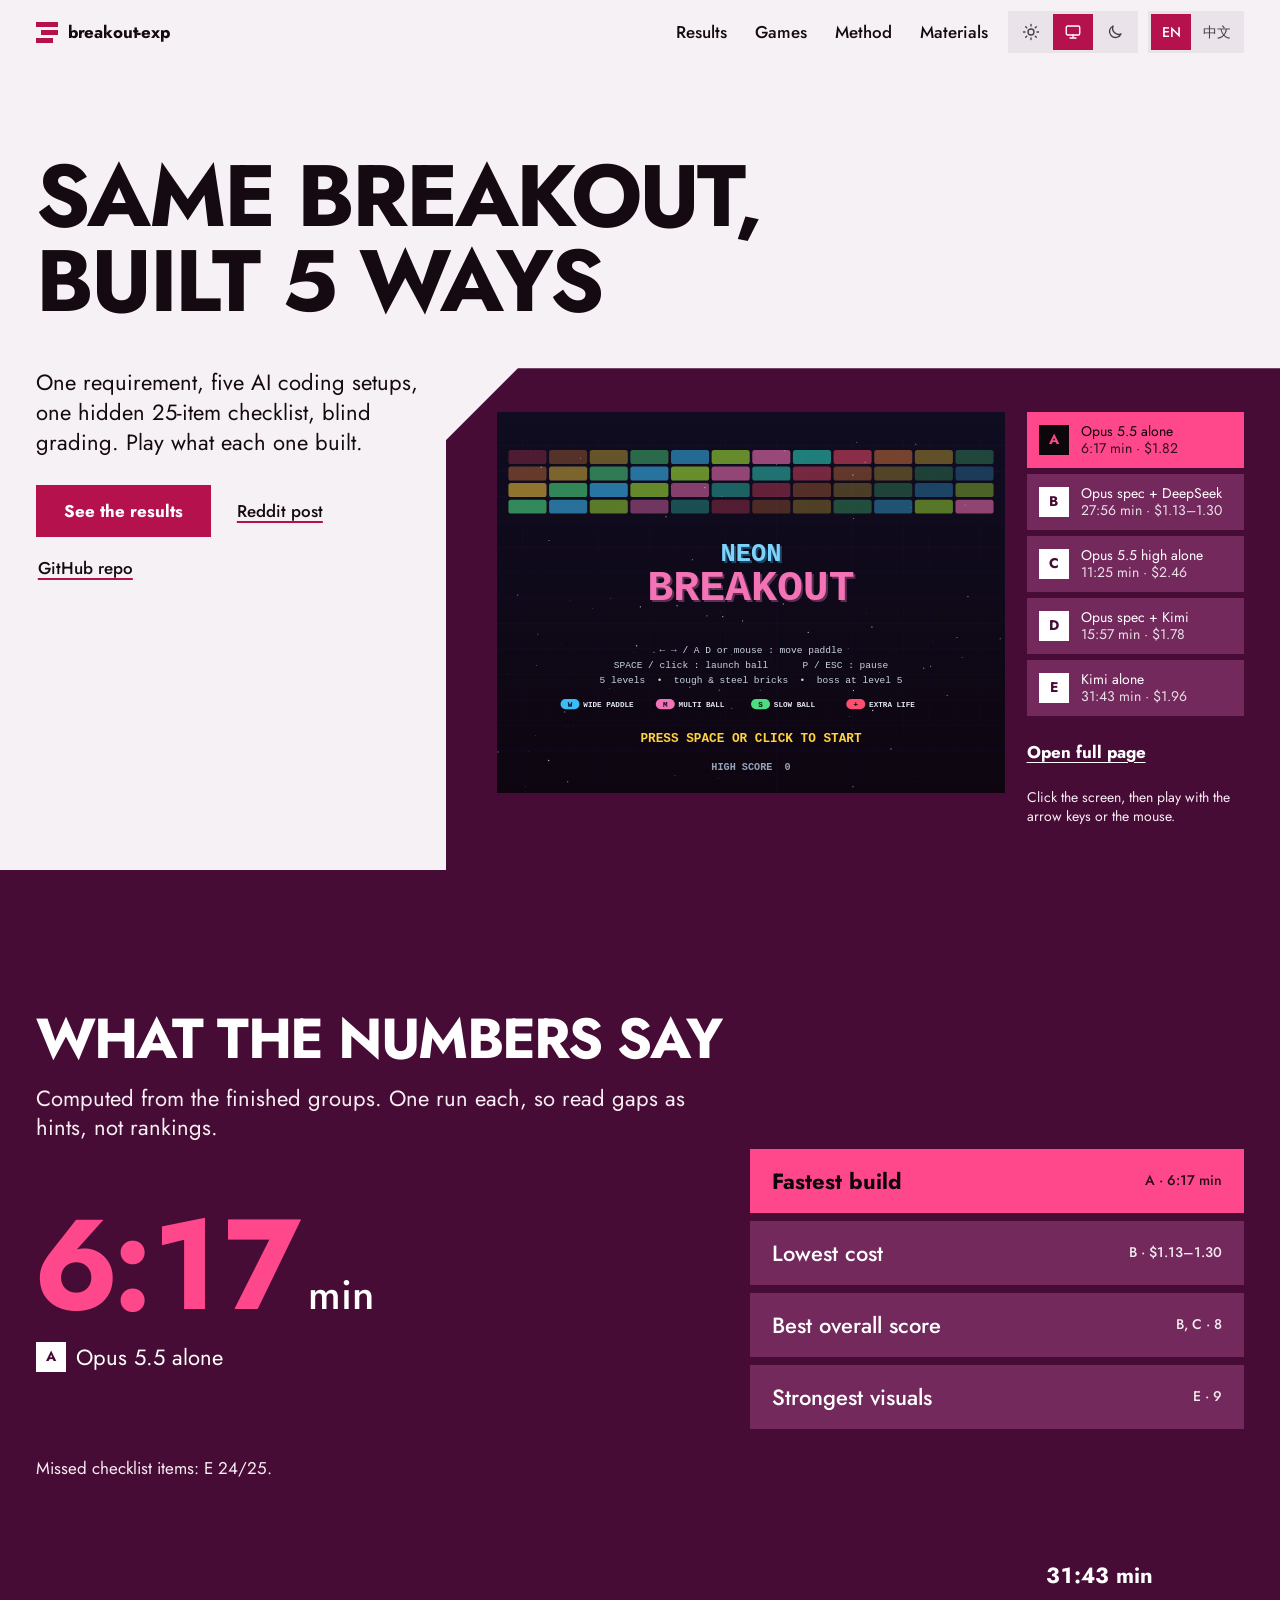
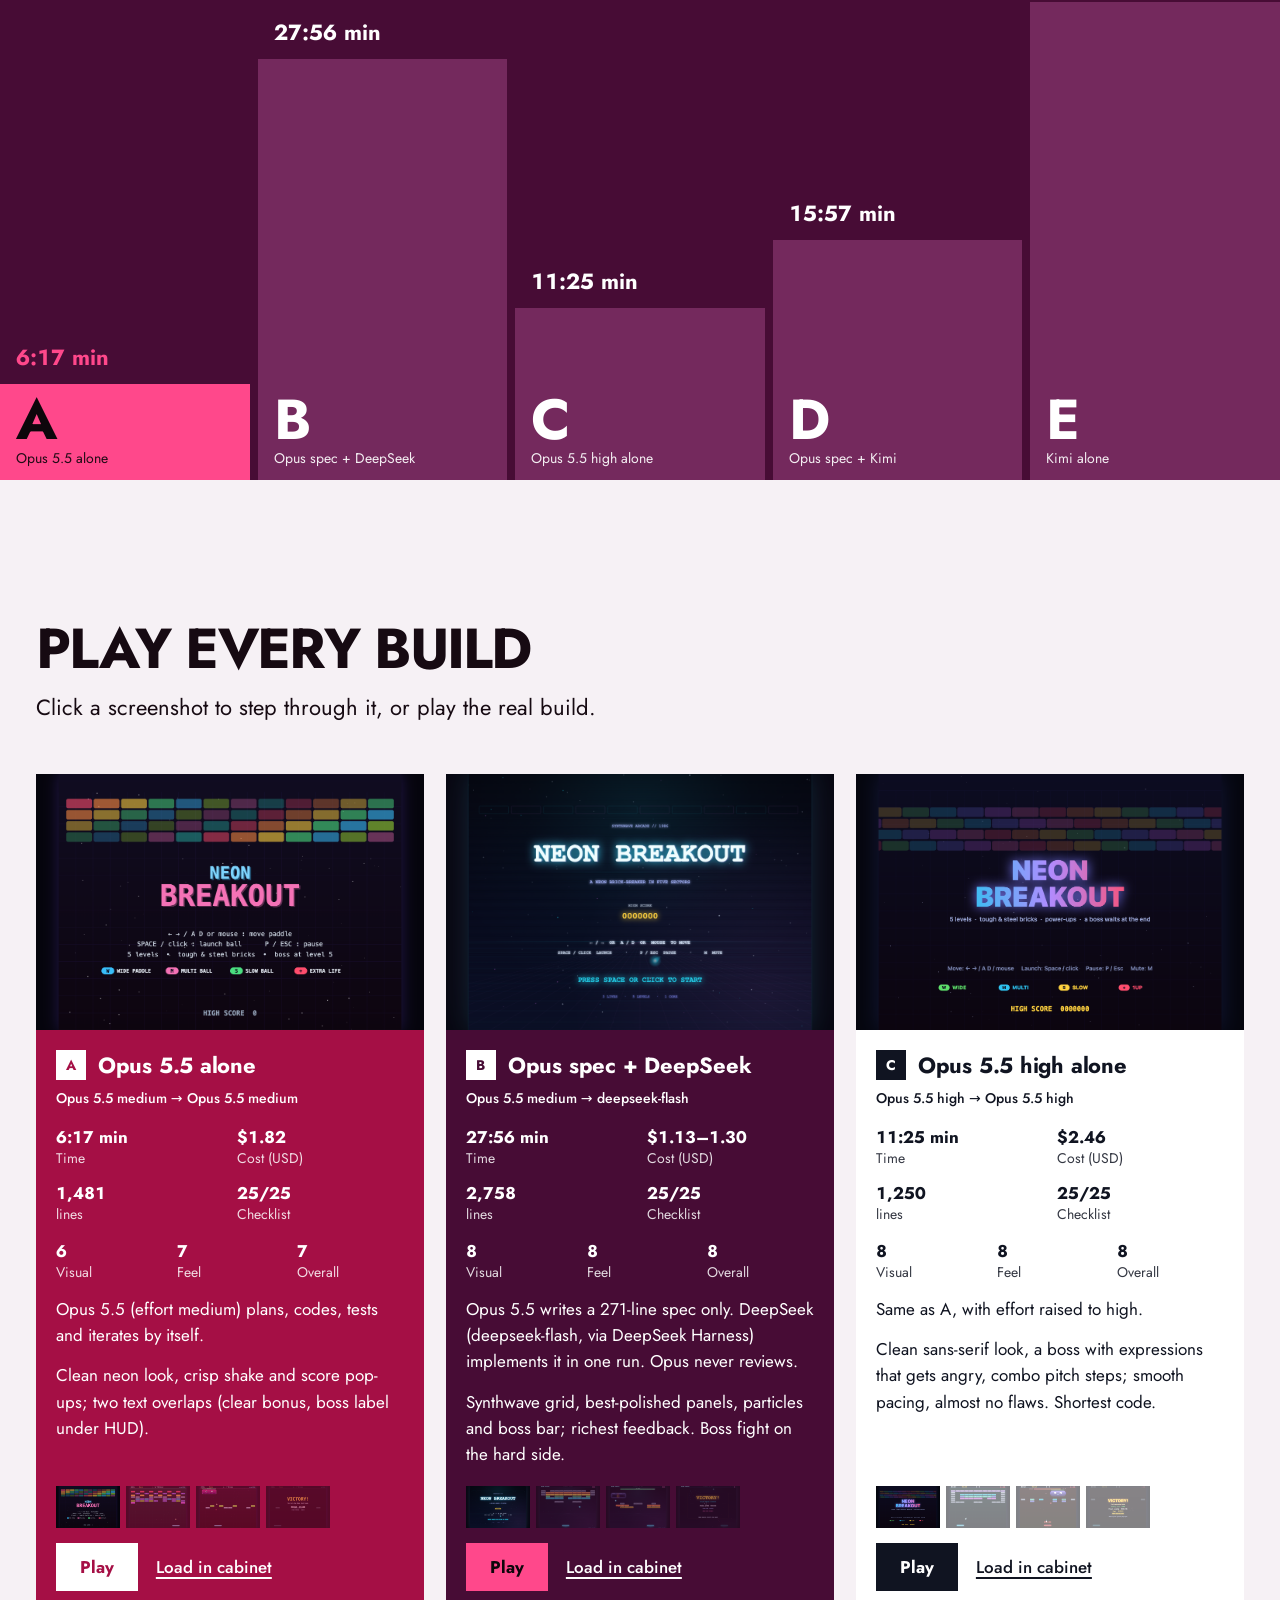
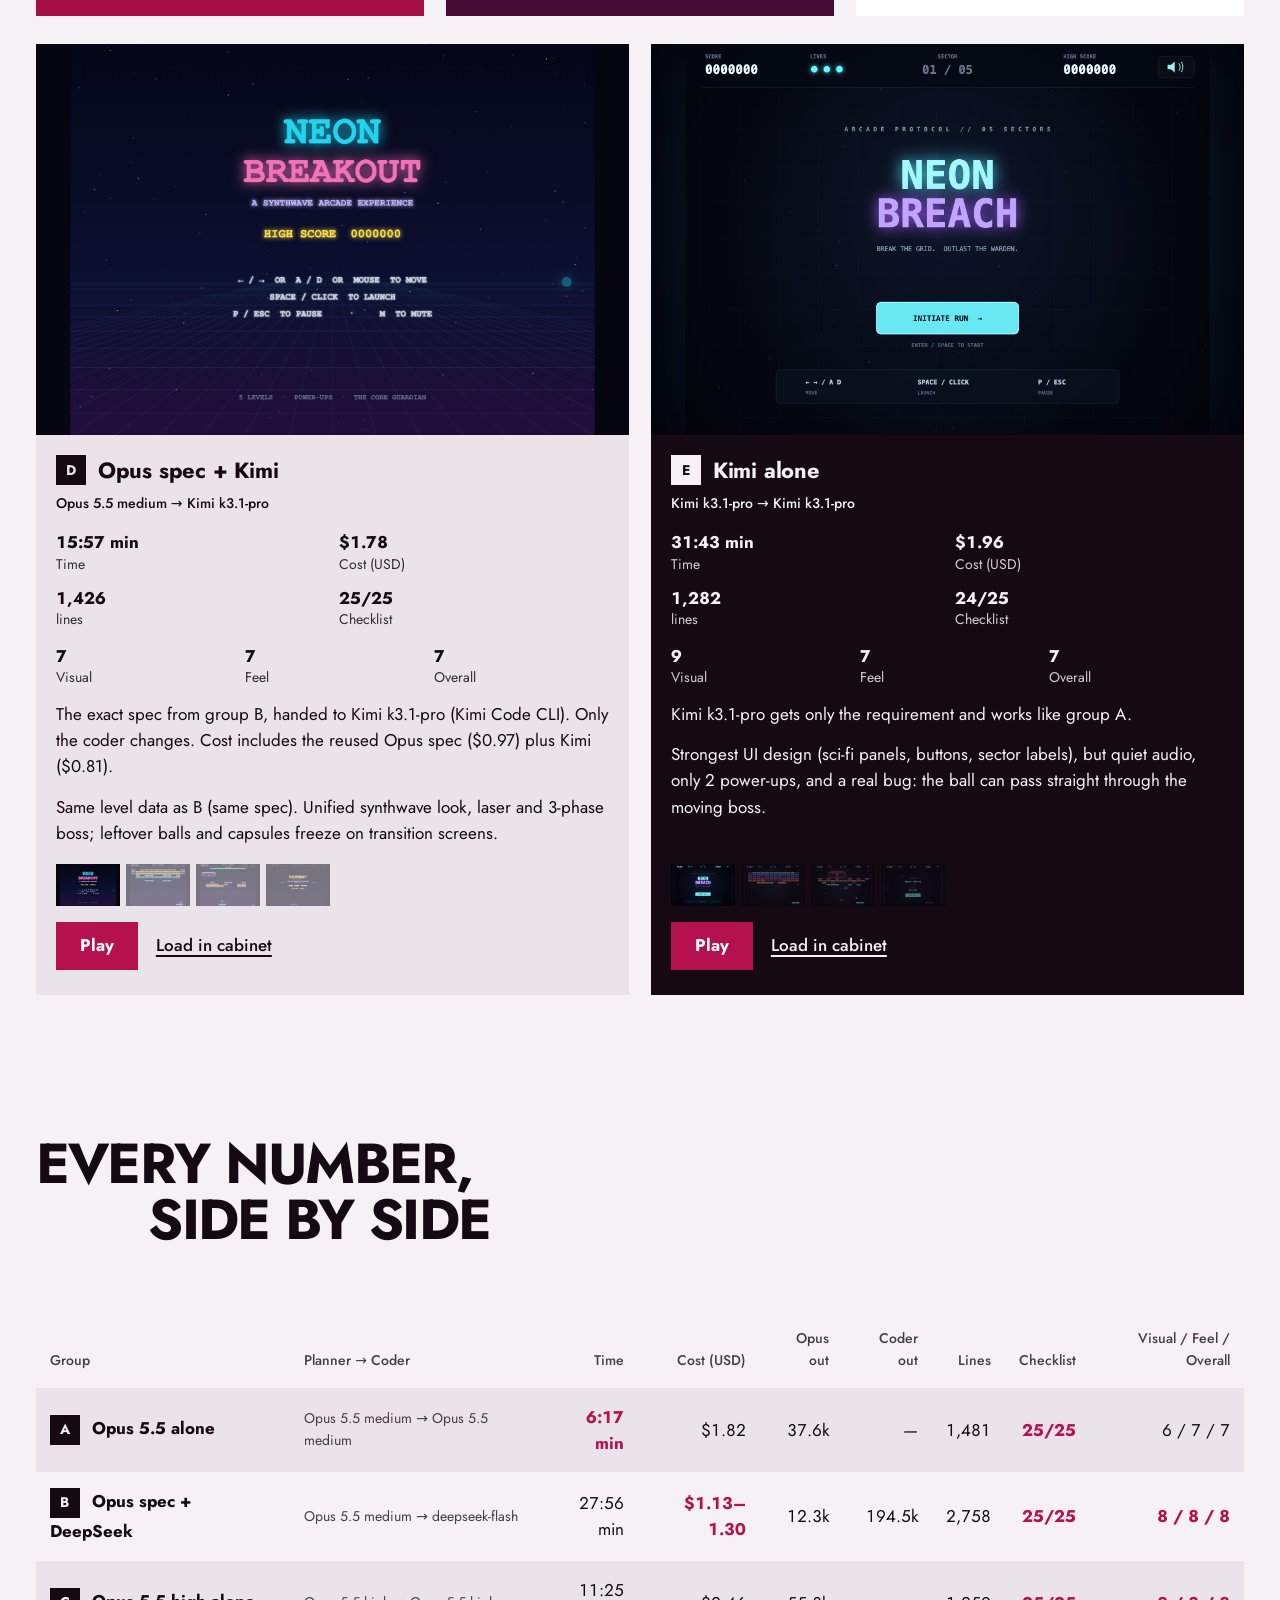
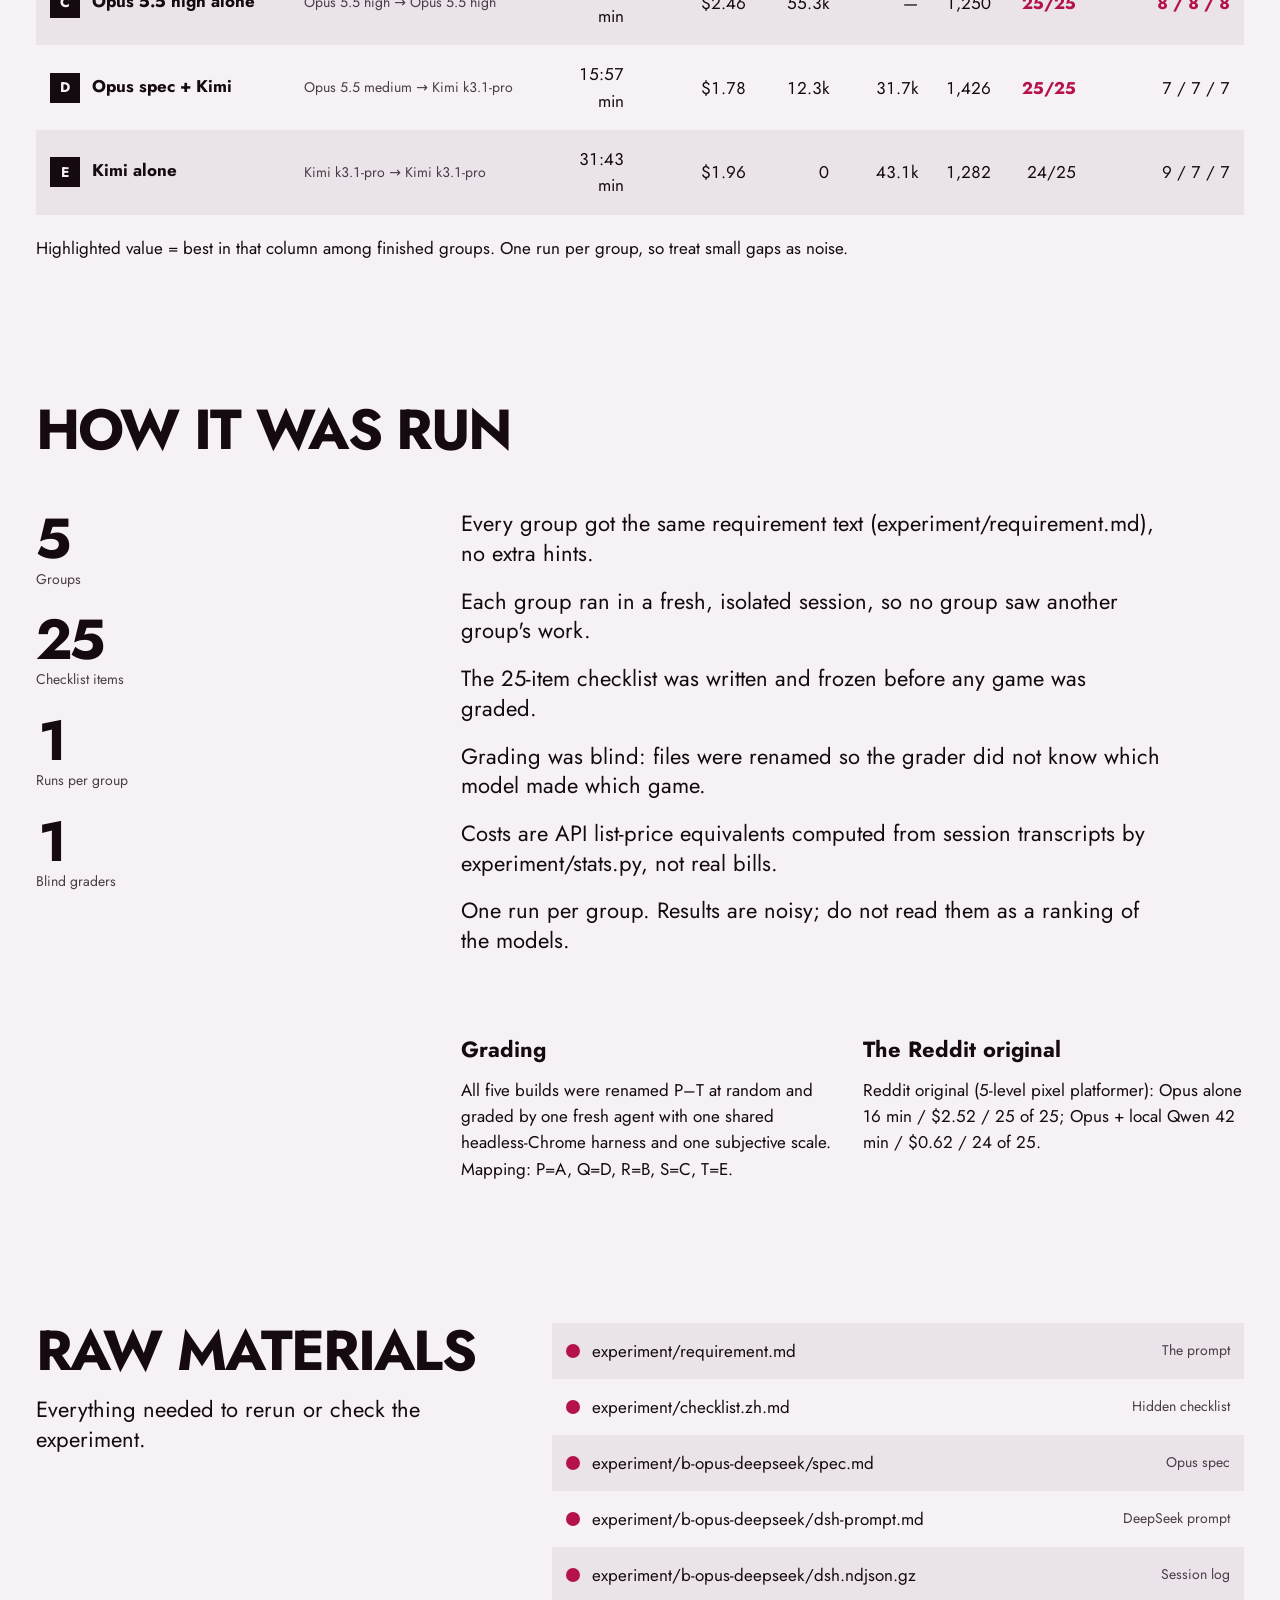
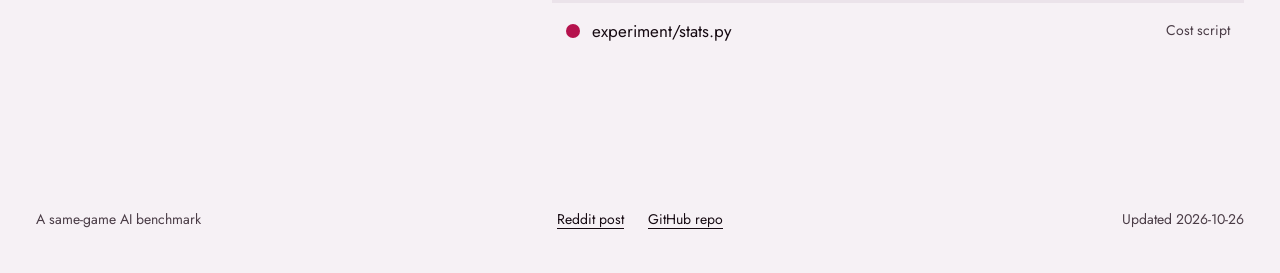
==== commit 98c371e3: "feat: redesign site with playable arcade cabinet hero, Jost type and plum/pink palette" ====
--- a/index.html
+++ b/index.html
@@ -1,420 +1,115 @@
 <!doctype html>
-<html lang="en" data-theme="light" data-pref="system">
+<html lang="en" data-theme="dark" data-pref="system">
 <head>
 <meta charset="utf-8">
 <meta name="viewport" content="width=device-width,initial-scale=1">
 <meta name="color-scheme" content="light dark">
 <link rel="icon" href="data:,">
 <title>Same Breakout game, built 5 ways</title>
-<meta name="description" content="Same Breakout game built by 5 AI coding setups: Opus alone, Opus planning + cheaper coder, and more.">
+<meta name="description" content="One written requirement, five AI coding setups, one hidden 25-item checklist, blind grading. Play the Breakout each one built.">
+<link rel="preload" href="assets/fonts/jost-latin-700.woff2" as="font" type="font/woff2" crossorigin>
 <script>
-(function(){var h=document.documentElement,p="system";try{var s=localStorage.getItem("theme");if(s==="light"||s==="dark")p=s}catch(e){}
+(function(){var h=document.documentElement,p="system",q=/[?&]theme=(light|dark)\b/.exec(location.search);h.className="js";
+try{var s=localStorage.getItem("theme");if(s==="light"||s==="dark")p=s}catch(e){}
+if(q)p=q[1];
 var d=p==="dark"||(p==="system"&&window.matchMedia&&matchMedia("(prefers-color-scheme: dark)").matches);
 h.setAttribute("data-theme",d?"dark":"light");h.setAttribute("data-pref",p)})();
 </script>
-<style>
-:root{
-color-scheme:light;
---bg:#f3f4f7;--surface:#ffffff;--surface2:#e9ebf0;--surface3:#dde0e7;--line:#d3d7e0;
---ink:#14171f;--mut:#4a5163;--acc:#0f766e;--on-acc:#ffffff;--bar-track:#e9ebf0;
---a:#b45f06;--b:#0b6fa8;--c:#c0392b;--d:#1f7a3d;--e:#a8328f;--on-g:#ffffff;
---warn:#8a5a00;--err:#b42318;
---sans:system-ui,-apple-system,"Segoe UI","PingFang SC","Hiragino Sans GB","Microsoft YaHei",sans-serif;
---ease:cubic-bezier(.2,.7,.2,1)}
-[data-theme=dark]{
-color-scheme:dark;
---bg:#0d0f14;--surface:#151922;--surface2:#1d222d;--surface3:#272d3b;--line:#2b3140;
---ink:#eceff6;--mut:#a3abbe;--acc:#5eead4;--on-acc:#04201c;--bar-track:#1d222d;
---a:#f2a93b;--b:#3cb4e5;--c:#f2705f;--d:#5cc47a;--e:#e07bc8;--on-g:#0d0f14;
---warn:#f5c452;--err:#ff9b8f}
-*{box-sizing:border-box}
-html{scroll-behavior:smooth;-webkit-text-size-adjust:100%}
-body{margin:0;background:var(--bg);color:var(--ink);font:16px/1.6 var(--sans);-webkit-font-smoothing:antialiased}
-a{color:var(--acc);text-underline-offset:3px}
-:focus-visible{outline:2px solid var(--acc);outline-offset:2px}
-button{font-family:inherit}
-.wrap{max-width:1200px;margin:0 auto;padding:0 24px}
-
-/* header */
-header.top{background:var(--surface);position:sticky;top:0;z-index:5}
-header.top .wrap{display:flex;align-items:center;justify-content:space-between;height:60px;gap:12px}
-.brand{white-space:nowrap;flex:none;font-weight:800;font-size:17px;letter-spacing:-.01em;color:var(--ink);text-decoration:none;display:flex;align-items:center;gap:10px}
-.brand i{width:22px;height:22px;display:grid;grid-template-columns:repeat(3,1fr);gap:2px;align-content:center}
-.brand i b{height:5px;border-radius:1px;background:var(--acc)}
-.brand i b:nth-child(2){background:var(--b)}
-.brand i b:nth-child(3){background:var(--a)}
-.tools{display:flex;gap:10px;align-items:center}
-.seg{display:flex;background:var(--surface2);border-radius:10px;padding:3px;gap:2px}
-.seg button{background:none;border:0;color:var(--mut);height:30px;min-width:34px;padding:0 10px;border-radius:7px;font:600 13px var(--sans);cursor:pointer;display:flex;align-items:center;justify-content:center;transition:background .15s,color .15s}
-.seg button:hover{color:var(--ink)}
-.seg button[aria-pressed=true]{background:var(--surface);color:var(--ink)}
-[data-theme=dark] .seg button[aria-pressed=true]{background:var(--surface3)}
-.seg svg{width:16px;height:16px;fill:none;stroke:currentColor;stroke-width:1.8;stroke-linecap:round;stroke-linejoin:round}
-
-/* hero */
-.hero{padding:88px 0 56px;display:grid;grid-template-columns:minmax(0,7fr) minmax(0,5fr);gap:56px;align-items:center}
-.hero h1{font-size:clamp(34px,5.6vw,68px);line-height:1.04;margin:0 0 24px;letter-spacing:-.035em;font-weight:800;text-wrap:balance}
-:lang(zh) .hero h1{font-size:clamp(32px,4.6vw,56px);line-height:1.12}
-.hero p.sub{color:var(--mut);max-width:54ch;margin:0 0 32px;font-size:clamp(17px,1.6vw,20px);line-height:1.55}
-.links{display:flex;gap:12px;flex-wrap:wrap}
-.btn{display:inline-flex;align-items:center;padding:12px 20px;border-radius:10px;text-decoration:none;color:var(--ink);background:var(--surface2);font-weight:650;font-size:15px;transition:background .15s,transform .15s var(--ease)}
-.btn:hover{background:var(--surface3)}
-.btn.primary{background:var(--acc);color:var(--on-acc)}
-.btn.primary:hover{background:var(--acc);filter:brightness(1.08)}
-.btn:active{transform:translateY(1px)}
-.roster{list-style:none;margin:0;padding:8px;background:var(--surface);border-radius:16px;display:grid;gap:2px}
-.roster li{display:flex;align-items:center;gap:14px;padding:12px 14px;border-radius:10px;transition:background .15s}
-.roster li:hover{background:var(--surface2)}
-.roster .gname{flex:1;min-width:0;font-weight:600;font-size:15px;line-height:1.3}
-.roster .gname small{display:block;font-weight:400;color:var(--mut);font-size:13px;margin-top:1px}
-.chip{display:inline-flex;align-items:center;justify-content:center;width:30px;height:30px;border-radius:8px;font-weight:800;font-size:14px;color:var(--on-g);background:var(--gc);flex:none}
-
-section.blk{padding-top:104px}
-h2{font-size:clamp(26px,3vw,36px);line-height:1.15;letter-spacing:-.025em;margin:0 0 12px;font-weight:800}
-.lead{color:var(--mut);margin:0 0 32px;max-width:62ch;font-size:16px}
-#results h2{margin-bottom:28px}
-
-/* findings */
-#findings{padding-top:24px}
-.find{display:grid;grid-template-columns:repeat(auto-fit,minmax(260px,1fr));gap:16px}
-.fcard{background:var(--surface);border-radius:16px;padding:28px;display:flex;flex-direction:column;gap:6px;transition:transform .2s var(--ease),background .2s}
-.fcard:hover{transform:translateY(-2px);background:var(--surface2)}
-.fcard .k{color:var(--mut);font-size:15px;font-weight:600}
-.fcard .v{font-size:clamp(40px,4.6vw,56px);font-weight:800;letter-spacing:-.035em;line-height:1.05;font-variant-numeric:tabular-nums}
-.fcard .v small{font-size:.4em;font-weight:650;color:var(--mut);letter-spacing:0;margin-left:6px}
-.fcard .who{display:flex;align-items:center;gap:10px;margin-top:10px;font-size:15px;font-weight:600;line-height:1.3}
-
-/* charts */
-.charts{display:grid;grid-template-columns:1fr 1fr;gap:16px}
-.cpanel{background:var(--surface);border-radius:16px;padding:28px}
-.cpanel h3{margin:0 0 20px;font-size:18px;font-weight:700}
-.crow{margin-bottom:18px}
-.crow:last-child{margin-bottom:0}
-.crow .top{display:flex;justify-content:space-between;align-items:center;gap:12px;font-size:14px;margin-bottom:7px}
-.crow .nm{display:flex;align-items:center;gap:8px;min-width:0}
-.crow .nm span:last-child{overflow:hidden;text-overflow:ellipsis;white-space:nowrap;color:var(--mut)}
-.crow .chip{width:22px;height:22px;font-size:12px;border-radius:6px}
-.crow .val{font-weight:750;font-variant-numeric:tabular-nums;white-space:nowrap}
-.track{height:14px;border-radius:7px;background:var(--bar-track);overflow:hidden}
-.bar{height:100%;border-radius:7px;background:var(--gc);width:var(--w);transform-origin:left;animation:grow .7s var(--ease) both}
-@keyframes grow{from{transform:scaleX(0)}}
-.cnote{color:var(--mut);font-size:14px;margin:4px 0 0;grid-column:1/-1}
-
-/* table */
-.tablewrap{overflow-x:auto;background:var(--surface);border-radius:16px;-webkit-overflow-scrolling:touch}
-table{border-collapse:collapse;width:100%;min-width:940px;font-size:15px}
-th,td{padding:14px;text-align:right;white-space:nowrap;font-variant-numeric:tabular-nums}
-tbody td{border-top:1px solid var(--line)}
-th{font-size:13px;color:var(--mut);font-weight:650;background:var(--surface2)}
-th:first-child,td:first-child,th:nth-child(2),td:nth-child(2){text-align:left}
-tbody tr{transition:background .15s}
-tbody tr:hover{background:var(--surface2)}
-td.name{white-space:normal;min-width:230px;font-weight:600}
-td.name .chip{margin-right:10px;width:26px;height:26px;font-size:13px;vertical-align:middle}
-td.pc{color:var(--mut);font-size:13px;white-space:normal;min-width:150px}
-td.best{color:var(--acc);font-weight:800;background:color-mix(in srgb,var(--acc) 12%,var(--surface))}
-tr.run td{color:var(--mut)}
-tr.run td.name{color:var(--ink)}
-.badge{display:inline-flex;align-items:center;font:700 12px var(--sans);padding:2px 9px;border-radius:99px;background:color-mix(in srgb,var(--warn) 16%,transparent);color:var(--warn);margin-left:8px;vertical-align:middle;white-space:nowrap}
-.badge::before{content:"";width:6px;height:6px;border-radius:50%;background:currentColor;margin-right:6px;animation:p 1.4s infinite}
-@keyframes p{50%{opacity:.25}}
-.note{color:var(--mut);font-size:14px;margin:12px 0 0;max-width:80ch}
-.note+.note{margin-top:6px}
-
-/* cards */
-.grid{display:grid;grid-template-columns:repeat(auto-fill,minmax(min(100%,520px),1fr));gap:20px}
-.card{background:var(--surface);border-radius:20px;padding:12px 12px 24px;display:flex;flex-direction:column;transition:transform .25s var(--ease)}
-.card:hover{transform:translateY(-3px)}
-.shot{position:relative;aspect-ratio:16/10;background:var(--surface2);border-radius:12px;display:flex;align-items:center;justify-content:center;color:var(--mut);font-size:15px;overflow:hidden;border:0;padding:0;width:100%}
-div.shot{aspect-ratio:16/5}
-button.shot{cursor:pointer}
-.shot img{width:100%;height:100%;object-fit:cover;display:block;transition:transform .5s var(--ease)}
-button.shot:hover img{transform:scale(1.015)}
-.thumbs{display:flex;gap:8px;padding:12px 4px 4px}
-.thumbs button{padding:0;border:0;border-radius:6px;overflow:hidden;width:64px;height:40px;background:var(--surface2);cursor:pointer;opacity:.55;outline:2px solid transparent;outline-offset:2px;transition:opacity .15s}
-.thumbs button:hover{opacity:.9}
-.thumbs button[aria-current=true]{opacity:1;outline-color:var(--gc)}
-.thumbs button:focus-visible{outline-color:var(--acc)}
-.thumbs img{width:100%;height:100%;object-fit:cover;display:block}
-.cb{padding:22px 14px 0;display:flex;flex-direction:column;gap:14px;flex:1}
-.cb h3{margin:0;font-size:22px;line-height:1.2;letter-spacing:-.02em;font-weight:800;display:flex;align-items:center;gap:12px;flex-wrap:wrap}
-.pc2{font-size:14px;color:var(--mut);font-weight:600;margin-top:-6px}
-.cb p{margin:0;font-size:16px}
-.cb p.nt{color:var(--mut);font-size:15px}
-.stats{display:grid;grid-template-columns:repeat(3,1fr);gap:8px;margin-top:auto;padding-top:6px}
-.stat{background:var(--surface2);border-radius:10px;padding:12px 14px;min-width:0}
-.stat b{display:block;font-size:18px;font-weight:800;font-variant-numeric:tabular-nums;white-space:nowrap}
-.stat span{font-size:13px;color:var(--mut)}
-.play{display:flex;align-items:center;justify-content:center;padding:13px;border-radius:10px;background:var(--gc);color:var(--on-g);font-weight:750;text-decoration:none;font-size:16px;transition:filter .15s,transform .15s var(--ease)}
-.play:hover{filter:brightness(1.1)}
-.play:active{transform:translateY(1px)}
-.play:focus-visible{outline-color:var(--ink)}
-.noplay{text-align:center;padding:13px;border-radius:10px;background:var(--surface2);color:var(--mut);font-size:15px}
-
-/* method + raw */
-ul.m{padding:0;margin:0;list-style:none;display:grid;grid-template-columns:1fr 1fr;gap:12px 48px}
-ul.m li{position:relative;padding-left:22px;font-size:16px}
-ul.m li::before{content:"";position:absolute;left:0;top:.62em;width:8px;height:8px;border-radius:2px;background:var(--acc)}
-ul.raw{list-style:none;padding:0;margin:0;display:grid;grid-template-columns:repeat(auto-fill,minmax(min(100%,340px),1fr));gap:10px}
-ul.raw a{display:block;padding:14px 18px;background:var(--surface);border-radius:12px;font-size:14px;font-weight:600;text-decoration:none;color:var(--ink);word-break:break-all;transition:background .15s,color .15s}
-ul.raw a:hover{background:var(--surface2);color:var(--acc)}
-
-footer{margin-top:120px;background:var(--surface);padding:40px 0 48px}
-footer .wrap{display:flex;justify-content:space-between;flex-wrap:wrap;gap:12px;align-items:baseline}
-footer .fb{font-size:clamp(28px,4vw,44px);font-weight:800;letter-spacing:-.035em}
-footer .fm{color:var(--mut);font-size:14px}
-.err{padding:20px;border-radius:12px;color:var(--err);background:color-mix(in srgb,var(--err) 12%,var(--surface));margin-top:40px}
-[hidden]{display:none!important}
-
-@media(max-width:900px){
-.hero{grid-template-columns:1fr;gap:36px;padding:56px 0 40px}
-.charts{grid-template-columns:1fr}
-ul.m{grid-template-columns:1fr}
-section.blk{padding-top:80px}}
-@media(max-width:600px){
-.wrap{padding:0 16px}
-.tools{gap:6px}.seg button{min-width:30px;padding:0 7px}
-.hero{padding-top:40px}
-.cpanel{padding:22px 18px}
-.fcard{padding:22px}
-.stat{padding:10px}
-.stat b{font-size:16px}
-.card{border-radius:16px}
-footer{margin-top:88px}}
-@media(prefers-reduced-motion:reduce){
-html{scroll-behavior:auto}
-*,*::before,*::after{transition:none!important;animation:none!important}
-.card:hover,.fcard:hover{transform:none}}
-</style>
+<link rel="stylesheet" href="assets/site.css">
 </head>
 <body>
-<header class="top"><div class="wrap">
+<a class="skip" href="#findings" data-t="skip">Skip to results</a>
+<header class="top">
 <a class="brand" href="#top"><i aria-hidden="true"><b></b><b></b><b></b></i>breakout-exp</a>
+<nav class="links" id="nav" aria-label="Sections"></nav>
 <div class="tools">
 <div class="seg" role="group" id="themeSeg">
 <button type="button" data-p="light" aria-pressed="false"><svg viewBox="0 0 24 24" aria-hidden="true"><circle cx="12" cy="12" r="4"/><path d="M12 2v2M12 20v2M4.9 4.9l1.4 1.4M17.7 17.7l1.4 1.4M2 12h2M20 12h2M4.9 19.1l1.4-1.4M17.7 6.3l1.4-1.4"/></svg></button>
 <button type="button" data-p="system" aria-pressed="false"><svg viewBox="0 0 24 24" aria-hidden="true"><rect x="3" y="4" width="18" height="12" rx="2"/><path d="M8 20h8M12 16v4"/></svg></button>
 <button type="button" data-p="dark" aria-pressed="false"><svg viewBox="0 0 24 24" aria-hidden="true"><path d="M20 14.5A8 8 0 0 1 9.5 4a8 8 0 1 0 10.5 10.5z"/></svg></button>
 </div>
-<div class="seg" role="group" id="langSeg"><button type="button" data-l="en" aria-pressed="false">EN</button><button type="button" data-l="zh" aria-pressed="false">中文</button></div>
+<div class="seg" role="group" id="langSeg" aria-label="Language"><button type="button" data-l="en" aria-pressed="false">EN</button><button type="button" data-l="zh" aria-pressed="false">中文</button></div>
 </div>
-</div></header>
-<main class="wrap" id="top">
-<div class="hero">
-<div>
-<h1 data-t="title"></h1>
-<p class="sub" data-t="sub"></p>
-<div class="links"><a class="btn primary" href="#games" data-t="cta"></a><a class="btn" id="lReddit" target="_blank" rel="noopener" data-t="reddit"></a><a class="btn" id="lRepo" target="_blank" rel="noopener" data-t="repo"></a></div>
+</header>
+
+<main id="top">
+<section class="hero" aria-labelledby="h1">
+<h1 id="h1" class="lines"><span class="line"><span data-line style="--i:0" id="h1a">Same Breakout,</span></span> <span class="line"><span data-line style="--i:1" id="h1b">built 5 ways</span></span></h1>
+<div class="hero-side">
+<p class="sub" id="sub" data-fade>One requirement, five AI coding setups, one hidden 25-item checklist, blind grading. Play what each one built.</p>
+<div class="actions" data-fade><a class="btn" href="#findings" id="cta">See the results</a><a class="tlink" id="lReddit" target="_blank" rel="noopener" href="https://www.reddit.com/r/ClaudeAI/comments/1xfgyl1/same_game_built_twice_opus_alone_vs_opus_planning/">Reddit post</a><a class="tlink" id="lRepo" target="_blank" rel="noopener" href="https://github.com/QingYunA/breakout-exp">GitHub repo</a></div>
 </div>
-<ul class="roster" id="roster"></ul>
+<div class="stage" data-ui id="stage">
+<div class="cab">
+<div class="screen"><iframe id="cabFrame" src="play/a-opus/" title="Breakout game A" allow="autoplay; fullscreen"></iframe></div>
+<div class="pick">
+<div class="pick-list" id="pick" role="group" aria-label="Choose a build"></div>
+<a class="open" id="cabOpen" href="play/a-opus/" target="_blank" rel="noopener">Open full page</a>
+<p class="hint" id="cabHint">Click the screen, then play with the arrow keys or the mouse.</p>
 </div>
-
-<section class="blk" id="findings" hidden>
-<h2 data-t="hFind"></h2>
-<p class="lead" data-t="findLead"></p>
-<div class="find" id="find"></div>
+</div>
+</div>
 </section>
 
-<section class="blk" id="chartsec" hidden>
-<h2 data-t="hCharts"></h2>
-<p class="lead" data-t="chartLead"></p>
-<div class="charts" id="charts"></div>
+<section class="field" id="findings" aria-labelledby="hFind" hidden>
+<div class="frame">
+<h2 id="hFind" data-t="hFind" data-rv>What the numbers say</h2>
+<p class="lead" data-t="findLead" data-rv>Computed from the finished groups. One run each, so read gaps as hints, not rankings.</p>
+<div class="fig" aria-live="polite"><div class="big" id="figBig"></div><p class="claim" id="figClaim"></p></div>
+<div class="picks" id="finds" role="group" aria-label="Metric"></div>
+<p class="ftnote" id="ftnote"></p>
+</div>
+<div class="bars" id="bars" role="list"></div>
 </section>
 
-<section class="blk" id="results">
-<h2 data-t="hResults"></h2>
-<div class="tablewrap" tabindex="0" role="region" id="tblreg"><table id="tbl"></table></div>
-<p class="note" id="orig"></p>
-<p class="note" data-t="bestNote"></p>
+<section class="blk" id="games" aria-labelledby="hGames">
+<div class="frame">
+<h2 id="hGames" data-t="hCards" data-rv>Play every build</h2>
+<p class="lead" data-t="cardsLead" data-rv>Click a screenshot to step through it, or play the real build.</p>
+<div class="grid" id="cards"></div>
+</div>
 </section>
 
-<section class="blk" id="games">
-<h2 data-t="hCards"></h2>
-<p class="lead" data-t="cardsLead"></p>
-<div class="grid" id="cards"></div>
+<section class="blk" id="results" aria-labelledby="hResults">
+<div class="frame">
+<h2 id="hResults" class="step" data-rv><span id="hRes1">Every number,</span> <span id="hRes2">side by side</span></h2>
+<div class="tablewrap" id="tblreg"><table id="tbl"></table></div>
+<p class="note" data-t="bestNote" data-rv></p>
+</div>
 </section>
 
-<section class="blk">
-<h2 data-t="hMethod"></h2>
-<ul class="m" id="method"></ul>
+<section class="blk" id="method" aria-labelledby="hMethod">
+<div class="frame">
+<h2 id="hMethod" data-t="hMethod" data-rv>How it was run</h2>
+<div class="facts" id="facts"></div>
+<div class="mbody">
+<ul class="mlist" id="mlist"></ul>
+<div class="two">
+<div data-rv><h3 data-t="hGrade">Grading</h3><p id="grading"></p></div>
+<div data-rv><h3 data-t="hOrig">The Reddit original</h3><p id="origIn"></p></div>
+</div>
+</div>
+</div>
 </section>
 
-<section class="blk">
-<h2 data-t="hRaw"></h2>
-<ul class="raw" id="raw"></ul>
+<section class="blk" id="raw" aria-labelledby="hRaw">
+<div class="frame rawgrid">
+<div>
+<h2 id="hRaw" data-t="hRaw" data-rv>Raw materials</h2>
+<p class="lead" data-t="rawLead" data-rv>Everything needed to rerun or check the experiment.</p>
+</div>
+<ul class="raw" id="rawList"></ul>
+</div>
 </section>
-<div id="err"></div>
+<div id="err" role="alert"></div>
+<noscript><section class="blk"><div class="frame"><p>This page needs JavaScript for the tables. The games run without it: <a href="play/a-opus/">A</a> · <a href="play/b-opus-deepseek/">B</a> · <a href="play/c-opus-high/">C</a> · <a href="play/d-opus-kimi/">D</a> · <a href="play/e-kimi/">E</a> · <a href="data/results.json">results.json</a> · <a href="https://github.com/QingYunA/breakout-exp">GitHub</a></p></div></section></noscript>
 </main>
-<footer><div class="wrap"><span class="fb" data-t="built"></span><span class="fm" id="upd"></span></div></footer>
-<script>
-(function(){
-var I18N={
-en:{title:"Same Breakout game, built 5 ways",sub:"One requirement, five AI coding setups, one hidden 25-item checklist. Which setup is faster, cheaper, better?",reddit:"Reddit inspiration",repo:"GitHub repo",cta:"See the games",
-hFind:"Key findings",findLead:"Computed from the finished groups. One run each, so read gaps as hints, not rankings.",
-hCharts:"Time and cost",chartLead:"Finished groups only. Bars share one scale per chart.",
-cTime:"Build time",cCost:"Cost (USD)",chartNote:"Groups still running are not shown.",noData:"No finished groups yet.",
-fFast:"Fastest build",fCheap:"Lowest cost",fScore:"Highest overall score",fScoreU:"of 10",
-hResults:"Results",hCards:"The games",cardsLead:"Click a screenshot to step through it, or play the real build.",hMethod:"Method",hRaw:"Raw materials",
-bestNote:"Highlighted cell = best value in that column among finished groups. One run per group, so treat small gaps as noise.",
-group:"Group",pc:"Planner → Coder",time:"Time",cost:"Cost (USD)",otok:"Opus out",ctok:"Coder out",loc:"Lines",chk:"Checklist",subj:"Visual / Feel / Overall",
-running:"running",play:"Play",noplay:"Not playable yet",nogame:"No screenshots yet",min:"min",built:"Built by QingYunA",updated:"Updated ",
-themeLight:"Light theme",themeDark:"Dark theme",themeSystem:"Follow system theme",
-m:["Every group got the same requirement text (experiment/requirement.md), no extra hints.","Each group ran in a fresh, isolated session, so no group saw another group's work.","The 25-item checklist was written and frozen before any game was graded.","Grading was blind: files were renamed so the grader did not know which model made which game.","Costs are API list-price equivalents computed from session transcripts by experiment/stats.py, not real bills.","One run per group. Results are noisy; do not read them as a ranking of the models."]},
-zh:{title:"同一个打砖块，五种做法",sub:"同一份需求，五种 AI 编程组合，一份隐藏的 25 项检查清单。谁更快、更省、更好？",reddit:"Reddit 原帖",repo:"GitHub 仓库",cta:"看看这些游戏",
-hFind:"关键发现",findLead:"由已完成的组别实时算出。每组只跑一次，差距请当作线索，而非排名。",
-hCharts:"耗时与成本",chartLead:"仅显示已完成的组别，每张图使用同一比例尺。",
-cTime:"构建耗时",cCost:"成本（美元）",chartNote:"进行中的组别不在图中。",noData:"暂时没有已完成的组别。",
-fFast:"最快完成",fCheap:"成本最低",fScore:"总评最高",fScoreU:"/ 10",
-hResults:"结果",hCards:"游戏",cardsLead:"点击截图可切换，也可以直接试玩真实构建。",hMethod:"方法",hRaw:"原始材料",
-bestNote:"高亮单元格 = 已完成组别中该列的最优值。每组只跑一次，差距小时请当作噪声。",
-group:"组别",pc:"规划 → 写码",time:"耗时",cost:"成本（美元）",otok:"Opus 输出",ctok:"写码输出",loc:"代码行数",chk:"检查清单",subj:"画面 / 手感 / 总评",
-running:"进行中",play:"试玩",noplay:"暂不可玩",nogame:"暂无截图",min:"分钟",built:"Built by QingYunA",updated:"更新于 ",
-themeLight:"浅色主题",themeDark:"深色主题",themeSystem:"跟随系统主题",
-m:["每组拿到完全相同的需求文本（experiment/requirement.md），没有额外提示。","每组都在全新的隔离会话里运行，互相看不到对方的成果。","25 项检查清单在评分前写好并冻结。","盲评：文件改名后再打分，评分者不知道哪个游戏出自哪个模型。","成本是按 API 标价折算的等价金额，由 experiment/stats.py 从会话记录算出，不是真实账单。","每组只跑了一次，结果有噪声，不要当成模型排名。"]}
-};
-var RAW=["experiment/requirement.md","experiment/checklist.zh.md","experiment/b-opus-deepseek/spec.md","experiment/b-opus-deepseek/dsh-prompt.md","experiment/b-opus-deepseek/dsh.ndjson.gz","experiment/stats.py"];
-var COL={a:"var(--a)",b:"var(--b)",c:"var(--c)",d:"var(--d)",e:"var(--e)"};
-function colOf(id){return COL[id]||"var(--acc)"}
-var root=document.documentElement;
-var lang=(function(){try{var s=localStorage.getItem("lang");if(s==="zh"||s==="en")return s}catch(e){}return /^zh/i.test(navigator.language||"")?"zh":"en"})();
-var pref=root.getAttribute("data-pref")||"system";
-var mq=window.matchMedia?matchMedia("(prefers-color-scheme: dark)"):null;
-var DATA=null,shotIdx={};
-function t(k){return I18N[lang][k]}
-function el(tag,cls,txt){var n=document.createElement(tag);if(cls)n.className=cls;if(txt!=null)n.textContent=txt;return n}
-function loc(o){return o?(o[lang]||o.en||""):""}
-function G(g){return(g.id||"?").toUpperCase()}
-function chip(g){var c=el("span","chip",G(g));c.style.setProperty("--gc",colOf(g.id));return c}
-var D="—";
-function fmtTime(s){if(s==null)return D;return Math.floor(s/60)+":"+String(Math.round(s%60)).padStart(2,"0")+" "+t("min")}
-function fmtCost(g){if(g.costRange)return"$"+g.costRange[0].toFixed(2)+"–"+g.costRange[1].toFixed(2);return g.costUSD==null?D:"$"+g.costUSD.toFixed(2)}
-function fmtK(n){return n==null?D:(n===0?"0":(n/1000).toFixed(1)+"k")}
-function fmtN(n){return n==null?D:n.toLocaleString("en-US")}
-function fmtChk(g){return g.checklist==null?D:g.checklist+"/"+DATA.checklistTotal}
-function fmtSubj(g){return g.scores?[g.scores.visual,g.scores.feel,g.scores.overall].join(" / "):D}
-function best(vals,mode){var f=vals.filter(function(v){return v!=null});if(!f.length)return null;return mode==="min"?Math.min.apply(null,f):Math.max.apply(null,f)}
-function badge(g){return g.status==="running"?el("span","badge",t("running")):null}
-function finished(){return(DATA&&DATA.groups||[]).filter(function(g){return g.status!=="running"})}
 
-function applyTheme(){
-var dark=pref==="dark"||(pref==="system"&&mq&&mq.matches);
-root.setAttribute("data-theme",dark?"dark":"light");root.setAttribute("data-pref",pref);
-document.querySelectorAll("#themeSeg button").forEach(function(b){b.setAttribute("aria-pressed",String(b.dataset.p===pref))})}
-if(mq){var onMq=function(){if(pref==="system")applyTheme()};if(mq.addEventListener)mq.addEventListener("change",onMq);else if(mq.addListener)mq.addListener(onMq)}
-document.querySelectorAll("#themeSeg button").forEach(function(b){b.onclick=function(){pref=b.dataset.p;try{if(pref==="system")localStorage.removeItem("theme");else localStorage.setItem("theme",pref)}catch(e){}applyTheme()}});
-
-function renderRoster(){
-var ul=document.getElementById("roster");ul.textContent="";
-((DATA&&DATA.groups)||[]).forEach(function(g){
-var li=el("li");li.appendChild(chip(g));
-var n=el("span","gname",loc(g.label));
-n.appendChild(el("small",null,g.planner&&g.coder?g.planner+" → "+g.coder:""));
-li.appendChild(n);var b=badge(g);if(b)li.appendChild(b);ul.appendChild(li)})}
-
-function winners(list,val,mode){
-var b=best(list.map(val),mode);if(b==null)return null;
-return{v:b,gs:list.filter(function(g){return val(g)===b})}}
-function renderFindings(){
-var sec=document.getElementById("findings"),box=document.getElementById("find");box.textContent="";
-var fin=finished(),items=[];
-var f=winners(fin,function(g){return g.seconds},"min");
-if(f)items.push({k:t("fFast"),v:fmtTime(f.v).replace(" "+t("min"),""),u:t("min"),gs:f.gs});
-var c=winners(fin,function(g){return g.costUSD},"min");
-if(c)items.push({k:t("fCheap"),v:"$"+c.v.toFixed(2),u:"",gs:c.gs});
-var s=winners(fin,function(g){return g.scores&&g.scores.overall},"max");
-if(s)items.push({k:t("fScore"),v:String(s.v),u:t("fScoreU"),gs:s.gs});
-sec.hidden=!items.length;
-items.forEach(function(it){
-var d=el("div","fcard");d.appendChild(el("div","k",it.k));
-var v=el("div","v",it.v);if(it.u)v.appendChild(el("small",null,it.u));d.appendChild(v);
-it.gs.forEach(function(g){var w=el("div","who");w.appendChild(chip(g));w.appendChild(el("span",null,loc(g.label)));d.appendChild(w)});
-box.appendChild(d)})}
-
-function chartPanel(title,val,fmt){
-var p=el("div","cpanel");p.appendChild(el("h3",null,title));
-var rows=finished().filter(function(g){return val(g)!=null});
-if(!rows.length){p.appendChild(el("p","note",t("noData")));return p}
-var max=Math.max.apply(null,rows.map(val))||1;
-rows.forEach(function(g){
-var r=el("div","crow");var top=el("div","top");var nm=el("span","nm");nm.appendChild(chip(g));nm.appendChild(el("span",null,loc(g.label)));
-top.appendChild(nm);top.appendChild(el("span","val",fmt(g)));r.appendChild(top);
-var tr=el("div","track");tr.setAttribute("role","img");tr.setAttribute("aria-label",G(g)+": "+fmt(g));
-var b=el("div","bar");b.style.setProperty("--gc",colOf(g.id));b.style.setProperty("--w",Math.max(2,val(g)/max*100)+"%");tr.appendChild(b);r.appendChild(tr);p.appendChild(r)});
-return p}
-function renderCharts(){
-var sec=document.getElementById("chartsec"),box=document.getElementById("charts");box.textContent="";
-var has=finished().some(function(g){return g.seconds!=null||g.costUSD!=null});
-sec.hidden=!has;if(!has)return;
-box.appendChild(chartPanel(t("cTime"),function(g){return g.seconds},function(g){return fmtTime(g.seconds)}));
-box.appendChild(chartPanel(t("cCost"),function(g){return g.costUSD},fmtCost));
-if(DATA.groups.some(function(g){return g.status==="running"}))box.appendChild(el("p","cnote",t("chartNote")))}
-
-function renderTable(){
-var tb=document.getElementById("tbl");tb.textContent="";
-var gs=DATA.groups,done=finished();
-var cols=[
-{h:"group"},{h:"pc"},
-{h:"time",v:function(g){return g.seconds},f:function(g){return fmtTime(g.seconds)},m:"min"},
-{h:"cost",v:function(g){return g.costUSD},f:fmtCost,m:"min"},
-{h:"otok",f:function(g){return fmtK(g.opusOutputTokens)}},
-{h:"ctok",f:function(g){return fmtK(g.coderOutputTokens)}},
-{h:"loc",f:function(g){return fmtN(g.lines)}},
-{h:"chk",v:function(g){return g.checklist},f:fmtChk,m:"max"},
-{h:"subj",v:function(g){return g.scores&&g.scores.overall},f:fmtSubj,m:"max"}];
-var tr=el("tr");cols.forEach(function(c){var th=el("th",null,t(c.h));th.scope="col";tr.appendChild(th)});tb.appendChild(el("thead")).appendChild(tr);
-var body=el("tbody");
-var bests=cols.map(function(c){return c.m?best(done.map(c.v),c.m):null});
-gs.forEach(function(g){
-var r=el("tr",g.status==="running"?"run":"");
-var n=el("td","name");n.appendChild(chip(g));n.appendChild(document.createTextNode(loc(g.label)));var b=badge(g);if(b)n.appendChild(b);r.appendChild(n);
-r.appendChild(el("td","pc",(g.planner||D)+" → "+(g.coder||D)));
-cols.slice(2).forEach(function(c,i){var td=el("td",null,c.f(g));var v=c.v&&c.v(g);if(c.m&&v!=null&&g.status!=="running"&&v===bests[i+2])td.className="best";r.appendChild(td)});
-body.appendChild(r)});
-tb.appendChild(body)}
-
-function showShot(g,i,card){
-var sc=g.screens||[];shotIdx[g.id]=i;
-var im=card.querySelector(".shot img");if(im){im.src=sc[i];im.alt=loc(g.label)+" "+(i+1)+"/"+sc.length}
-card.querySelectorAll(".thumbs button").forEach(function(b,j){if(j===i)b.setAttribute("aria-current","true");else b.removeAttribute("aria-current")})}
-function renderCards(){
-var box=document.getElementById("cards");box.textContent="";
-DATA.groups.forEach(function(g){
-var c=el("article","card");c.style.setProperty("--gc",colOf(g.id));
-var sc=g.screens||[];
-if(sc.length){
-var sh=el("button","shot");sh.type="button";sh.setAttribute("aria-label",loc(g.label));
-var im=el("img");im.loading="lazy";sh.appendChild(im);sh.onclick=function(){showShot(g,((shotIdx[g.id]||0)+1)%sc.length,c)};c.appendChild(sh)}
-else c.appendChild(el("div","shot",g.status==="running"?t("running"):t("nogame")));
-if(sc.length>1){var th=el("div","thumbs");sc.forEach(function(s,j){var bt=el("button");bt.type="button";bt.setAttribute("aria-label",String(j+1));var ti=el("img");ti.src=s;ti.alt="";ti.loading="lazy";bt.appendChild(ti);bt.onclick=function(){showShot(g,j,c)};th.appendChild(bt)});c.appendChild(th)}
-var cb=el("div","cb");var h=el("h3");h.appendChild(chip(g));h.appendChild(document.createTextNode(loc(g.label)));var bd=badge(g);if(bd)h.appendChild(bd);cb.appendChild(h);
-if(g.planner||g.coder)cb.appendChild(el("div","pc2",(g.planner||D)+" → "+(g.coder||D)));
-if(g.setup)cb.appendChild(el("p",null,loc(g.setup)));
-if(g.notes)cb.appendChild(el("p","nt",loc(g.notes)));
-var st=el("div","stats");
-[[fmtTime(g.seconds),t("time")],[fmtCost(g),t("cost")],[fmtChk(g),t("chk")]].forEach(function(x){var s=el("div","stat");s.appendChild(el("b",null,x[0]));s.appendChild(el("span",null,x[1]));st.appendChild(s)});
-cb.appendChild(st);
-if(g.play){var a=el("a","play",t("play"));a.href=g.play;cb.appendChild(a)}else cb.appendChild(el("div","noplay",t("noplay")));
-c.appendChild(cb);box.appendChild(c);
-if(sc.length)showShot(g,shotIdx[g.id]||0,c)})}
-
-function renderStatic(){
-root.lang=lang==="zh"?"zh-CN":"en";
-document.title=t("title");
-document.querySelectorAll("[data-t]").forEach(function(n){n.textContent=t(n.getAttribute("data-t"))});
-document.querySelectorAll("#langSeg button").forEach(function(b){b.setAttribute("aria-pressed",String(b.dataset.l===lang))});
-document.querySelectorAll("#themeSeg button").forEach(function(b){var k={light:"themeLight",dark:"themeDark",system:"themeSystem"}[b.dataset.p];b.setAttribute("aria-label",t(k));b.title=t(k)});
-document.getElementById("tblreg").setAttribute("aria-label",t("hResults"));
-var m=document.getElementById("method");m.textContent="";t("m").forEach(function(s){m.appendChild(el("li",null,s))});
-var r=document.getElementById("raw");r.textContent="";RAW.forEach(function(p){var li=el("li");var a=el("a",null,p);a.href=p;li.appendChild(a);r.appendChild(li)});
-applyTheme();
-if(DATA){if(DATA.inspiration)document.getElementById("lReddit").href=DATA.inspiration;if(DATA.repo)document.getElementById("lRepo").href=DATA.repo;
-document.getElementById("orig").textContent=loc(DATA.original);
-document.getElementById("upd").textContent=DATA.updated?t("updated")+DATA.updated:"";
-renderRoster();renderFindings();renderCharts();renderTable();renderCards()}}
-document.querySelectorAll("#langSeg button").forEach(function(b){b.onclick=function(){lang=b.dataset.l;try{localStorage.setItem("lang",lang)}catch(e){}renderStatic()}});
-renderStatic();
-fetch("data/results.json").then(function(r){if(!r.ok)throw new Error(r.status);return r.json()}).then(function(j){DATA=j;if(!DATA.groups)DATA.groups=[];renderStatic()}).catch(function(e){var d=document.getElementById("err");d.className="err";d.textContent="Failed to load data/results.json: "+e.message});
-})();
-</script>
+<footer class="foot">
+<span id="fDesc">A same-game AI benchmark</span>
+<nav id="fLinks" aria-label="Links"></nav>
+<span id="upd" class="r"></span>
+</footer>
+<script src="assets/site.js"></script>
 </body>
 </html>
--- a/assets/site.css
+++ b/assets/site.css
@@ -0,0 +1,277 @@
+@font-face{font-family:Jost;font-weight:400;font-style:normal;font-display:swap;src:url(fonts/jost-latin-400.woff2) format("woff2")}
+@font-face{font-family:Jost;font-weight:500;font-style:normal;font-display:swap;src:url(fonts/jost-latin-500.woff2) format("woff2")}
+@font-face{font-family:Jost;font-weight:700;font-style:normal;font-display:swap;src:url(fonts/jost-latin-700.woff2) format("woff2")}
+
+:root{
+color-scheme:light;
+--bg:#f6f1f5;--surface:#ebe3ea;--ink:#160a12;--mut:#4a3c46;--acc:#b5124d;--acc-ink:#fff;--acc-strip:#a50f45;
+--f1:#470c35;--f1-ink:#fff;--f1-mut:#f7edf3;--f1-step:#74295d;--f1-acc:#ff488b;--f1-acc-ink:#0d060b;
+--f2:#fff;--f2-ink:#101421;
+--sans:Jost,"PingFang SC","Hiragino Sans GB","Microsoft YaHei",system-ui,sans-serif;
+--ease:cubic-bezier(.16,1,.3,1);
+--m:clamp(16px,2.8vw,40px);--gut:clamp(12px,1.7vw,24px);
+--s:14px;--b:17px;--l:22px;--h:clamp(34px,4.4vw,64px);--d:clamp(38px,6.8vw,104px);--fig:clamp(76px,10vw,150px);
+--gap:clamp(96px,11vw,176px)}
+[data-theme=dark]{
+color-scheme:dark;
+--bg:#0d060b;--surface:#1b0e17;--ink:#fff;--mut:#c2b6be;--acc:#ff488b;--acc-ink:#0d060b;--acc-strip:#ff6aa0}
+*{box-sizing:border-box}
+html{scroll-behavior:smooth;-webkit-text-size-adjust:100%;scroll-padding-top:72px}
+body{margin:0;background:var(--bg);color:var(--ink);font:400 var(--b)/1.55 var(--sans);-webkit-font-smoothing:antialiased;overflow-x:clip}
+a{color:inherit;text-underline-offset:4px}
+button{font:inherit;color:inherit}
+:focus-visible{outline:3px solid var(--acc);outline-offset:3px}
+.field :focus-visible,.stage :focus-visible{outline-color:var(--f1-acc)}
+[hidden]{display:none!important}
+h1,h2,h3{margin:0;font-weight:700}
+.skip{position:absolute;left:var(--m);top:-80px;background:var(--acc);color:var(--acc-ink);padding:12px 18px;z-index:20;text-decoration:none}
+.skip:focus{top:8px}
+.frame{padding:0 var(--m);width:100%;max-width:1760px;margin:0 auto}
+
+/* bar */
+.top{position:sticky;top:0;z-index:10;display:flex;align-items:center;gap:20px;height:64px;padding:0 var(--m);background:var(--bg)}
+.brand{display:flex;align-items:center;gap:10px;font-weight:700;font-size:var(--b);letter-spacing:-.01em;text-decoration:none;white-space:nowrap;margin-right:auto}
+.brand i{width:22px;height:22px;display:grid;gap:3px;align-content:center}
+.brand b{height:5px;background:var(--acc)}
+.brand b:nth-child(2){margin-left:5px;margin-right:0}
+.brand b:nth-child(3){margin-right:5px}
+.links{display:flex;gap:28px}
+.links a{text-decoration:none;font-size:var(--b);font-weight:500;padding:8px 0;transition:color .2s}
+.links a:hover{color:var(--acc)}
+.tools{display:flex;gap:10px;align-items:center}
+.seg{display:flex;background:var(--surface);padding:3px;gap:2px}
+.seg button{background:none;border:0;color:var(--mut);height:36px;min-width:40px;padding:0 10px;font:500 var(--s) var(--sans);cursor:pointer;display:flex;align-items:center;justify-content:center;transition:background .2s,color .2s}
+.seg button:hover{color:var(--ink)}
+.seg button[aria-pressed=true]{background:var(--acc);color:var(--acc-ink)}
+.seg svg{width:18px;height:18px;fill:none;stroke:currentColor;stroke-width:1.8;stroke-linecap:round;stroke-linejoin:round}
+
+/* buttons */
+.btn{display:inline-flex;align-items:center;justify-content:center;min-height:52px;padding:0 28px;background:var(--acc);color:var(--acc-ink);font-weight:700;font-size:var(--b);text-decoration:none;transition:transform .25s var(--ease),filter .2s}
+.btn:hover{filter:brightness(1.1)}
+.btn:active{transform:translateY(2px)}
+.tlink{font-weight:500;padding:12px 2px;text-decoration:underline;text-decoration-thickness:2px;text-decoration-color:var(--acc);transition:color .2s}
+.tlink:hover{color:var(--acc)}
+
+/* hero */
+.hero{display:grid;grid-template-columns:repeat(12,minmax(0,1fr));column-gap:var(--gut);padding:clamp(40px,7vw,104px) var(--m) 0;max-width:1760px;margin:0 auto}
+h1.lines{grid-column:1/-1;font-size:var(--d);line-height:.98;letter-spacing:-.03em}
+:lang(en) h1,:lang(en) h2{text-transform:uppercase}
+.lines .line{display:block;overflow:hidden;padding-bottom:.1em;margin-bottom:-.1em}
+.lines [data-line]{display:block}
+.hero-side{grid-column:1/5;grid-row:2;padding-top:44px;display:flex;flex-direction:column;gap:28px;align-items:flex-start}
+.sub{margin:0;font-size:var(--l);line-height:1.35;max-width:22em}
+.actions{display:flex;flex-wrap:wrap;gap:6px 24px;align-items:center}
+.stage{grid-column:5/-1;grid-row:2;margin:44px calc(-1 * var(--m)) 0 0;background:var(--f1);color:var(--f1-ink);clip-path:polygon(72px 0,100% 0,100% 100%,0 100%,0 72px);padding:clamp(28px,3.4vw,52px) var(--m) clamp(28px,3.4vw,52px) clamp(28px,4vw,56px)}
+.cab{display:grid;grid-template-columns:minmax(0,1fr) clamp(190px,17vw,250px);gap:var(--gut);align-items:start}
+.screen{aspect-ratio:4/3;background:#05040c}
+.screen iframe{display:block;width:100%;height:100%;border:0;background:#05040c}
+.pick{display:flex;flex-direction:column;gap:14px}
+.pick-list{display:flex;flex-direction:column;gap:6px}
+.pk{display:flex;align-items:center;gap:12px;min-height:56px;padding:6px 12px;border:0;background:var(--f1-step);color:var(--f1-ink);text-align:left;cursor:pointer;line-height:1.2;font-size:var(--s);transition:background .2s,transform .25s var(--ease)}
+.pk:hover{transform:translateX(-4px);background:#8a3a71}
+.pk[aria-pressed=true]{background:var(--f1-acc);color:var(--f1-acc-ink);transform:none}
+.pk .chip{background:var(--f1-ink);color:var(--f1)}
+.pk[aria-pressed=true] .chip{background:var(--f1-acc-ink);color:var(--f1-acc)}
+.pk span{min-width:0}
+.pk em{display:block;font-style:normal;opacity:.85}
+.open{display:flex;align-items:center;min-height:44px;font-weight:700;color:var(--f1-ink)}
+.open:hover{color:var(--f1-acc)}
+.hint{margin:0;font-size:var(--s);color:var(--f1-mut);line-height:1.4}
+.chip{display:inline-flex;align-items:center;justify-content:center;flex:none;width:30px;height:30px;font-weight:700;font-size:var(--s);background:var(--ink);color:var(--bg)}
+
+/* findings */
+.field{background:var(--f1);color:var(--f1-ink);padding-top:var(--gap);overflow:clip}
+.field h2{font-size:var(--h);line-height:1;letter-spacing:-.03em}
+.lead{margin:16px 0 0;font-size:var(--l);line-height:1.35;max-width:30em}
+.field .lead{color:var(--f1-mut)}
+.fig{grid-row:3;margin-top:clamp(36px,5vw,64px);min-height:calc(var(--fig) + 100px)}
+.big{font-size:var(--fig);line-height:.9;font-weight:700;letter-spacing:-.04em;font-variant-numeric:tabular-nums;color:var(--f1-acc)}
+.big small{font-size:.32em;letter-spacing:0;margin-left:.2em;color:var(--f1-ink);font-weight:500}
+.claim{margin:18px 0 0;font-size:var(--l);display:flex;flex-wrap:wrap;gap:6px 18px;align-items:center}
+.claim span{display:inline-flex;align-items:center;gap:10px}
+.field .chip{background:var(--f1-ink);color:var(--f1)}
+.field .frame{display:grid;grid-template-columns:minmax(0,7fr) minmax(0,5fr);column-gap:var(--gut);align-items:end}
+.field .frame>h2,.field .frame>.lead,.field .frame>.fig,.field .frame>.ftnote{grid-column:1}
+.picks{grid-column:2;grid-row:1/4;align-self:end;display:flex;flex-direction:column;gap:8px;padding-bottom:6px}
+.pill{display:flex;justify-content:space-between;align-items:center;gap:16px;min-height:64px;padding:0 22px;border:0;background:var(--f1-step);color:var(--f1-ink);font-weight:500;font-size:var(--l);text-align:left;cursor:pointer;transition:background .2s,transform .25s var(--ease)}
+.pill .pv{font-size:var(--s);font-weight:500;opacity:.9;white-space:nowrap}
+.pill:hover{background:#8a3a71;transform:translateX(-6px)}
+.pill:active{transform:translateY(2px)}
+.pill[aria-pressed=true]{background:var(--f1-acc);color:var(--f1-acc-ink);font-weight:700;transform:none}
+.ftnote{margin:20px 0 0;grid-row:4;color:var(--f1-mut);max-width:60em}
+.bars{margin-top:clamp(40px,6vw,88px);display:grid;grid-template-columns:repeat(5,minmax(0,1fr));gap:8px;height:min(58vh,560px);min-height:380px;align-items:end}
+.col{height:100%;display:flex;flex-direction:column;justify-content:flex-end;min-width:0}
+.val{font-size:var(--l);font-weight:700;padding:0 0 10px 16px;font-variant-numeric:tabular-nums;white-space:nowrap;height:44px;display:flex;align-items:flex-end}
+.bar{height:max(96px,calc((100% - 44px) * var(--r)));background:var(--f1-step);padding:14px 16px;display:flex;flex-direction:column;justify-content:flex-end;gap:2px;transition:height .8s var(--ease),background .3s;line-height:1.15}
+.bar .ltr{font-size:var(--h);line-height:1;font-weight:700}
+.bar .nmx{font-size:var(--s);opacity:.92;overflow-wrap:anywhere}
+.col.win .bar{background:var(--f1-acc);color:var(--f1-acc-ink)}
+.col.win .val{color:var(--f1-acc)}
+.col:hover .bar{background:#8a3a71}
+.col.win:hover .bar{background:var(--f1-acc);filter:brightness(1.08)}
+
+/* sections */
+.blk{padding-top:var(--gap)}
+.blk h2{font-size:var(--h);line-height:1;letter-spacing:-.03em}
+.blk .lead{color:var(--ink)}
+
+/* games */
+.grid{margin-top:clamp(32px,4vw,56px);display:grid;grid-template-columns:repeat(6,minmax(0,1fr));gap:28px var(--gut)}
+.card{grid-column:span 2;display:flex;flex-direction:column;min-width:0;--s-bg:var(--acc-strip);--s-ink:var(--acc-ink);--s-btn:var(--acc-ink);--s-btn-ink:var(--acc-strip)}
+.card:nth-child(n+4){grid-column:span 3}
+.card:nth-child(5n+2){--s-bg:var(--f1);--s-ink:var(--f1-ink);--s-btn:var(--f1-acc);--s-btn-ink:var(--f1-acc-ink)}
+.card:nth-child(5n+3){--s-bg:var(--f2);--s-ink:var(--f2-ink);--s-btn:var(--f2-ink);--s-btn-ink:#fff}
+.card:nth-child(5n+4){--s-bg:var(--surface);--s-ink:var(--ink);--s-btn:var(--acc);--s-btn-ink:var(--acc-ink)}
+.card:nth-child(5n+5){--s-bg:var(--ink);--s-ink:var(--bg);--s-btn:var(--acc);--s-btn-ink:var(--acc-ink)}
+.shot{flex:none;display:block;position:relative;width:100%;aspect-ratio:1000/660;background:#05040c;border:0;padding:0;overflow:hidden;cursor:pointer}
+div.shot{display:flex;align-items:center;justify-content:center;color:#fff;cursor:default}
+.shot img{position:absolute;inset:0;width:100%;height:100%;object-fit:cover;display:block;transition:transform .8s var(--ease)}
+.shot:hover img{transform:scale(1.035)}
+.strip{background:var(--s-bg);color:var(--s-ink);padding:20px 20px 24px;display:flex;flex-direction:column;gap:14px;flex:1}
+.strip h3{font-size:var(--l);line-height:1.15;letter-spacing:-.01em;display:flex;align-items:center;gap:12px}
+.strip .chip{background:var(--s-ink);color:var(--s-bg)}
+.pc2{font-size:var(--s);font-weight:500;margin-top:-6px}
+.vals{display:grid;grid-template-columns:repeat(2,minmax(0,1fr));gap:12px 14px}
+.vals.v3{grid-template-columns:repeat(3,minmax(0,1fr))}
+.vals div{min-width:0}
+.vals b{display:block;font-size:var(--b);font-weight:700;font-variant-numeric:tabular-nums;white-space:nowrap}
+.vals span{display:block;font-size:var(--s);opacity:.85;line-height:1.25}
+.strip p{margin:0}
+.thumbs{display:flex;gap:6px;margin-top:auto;padding-top:4px}
+.thumbs button{padding:0;border:0;width:64px;height:42px;overflow:hidden;background:#05040c;cursor:pointer;opacity:.5;transition:opacity .2s}
+.thumbs button:hover{opacity:.85}
+.thumbs button[aria-current=true]{opacity:1}
+.thumbs img{width:100%;height:100%;object-fit:cover;display:block}
+.cbtns{display:flex;flex-wrap:wrap;gap:6px 18px;align-items:center}
+.play{display:inline-flex;align-items:center;justify-content:center;min-height:48px;padding:0 24px;background:var(--s-btn);color:var(--s-btn-ink);font-weight:700;text-decoration:none;transition:transform .25s var(--ease),filter .2s}
+.play:hover{filter:brightness(1.12)}
+.play:active{transform:translateY(2px)}
+.linkbtn{background:none;border:0;padding:12px 0;font-weight:500;cursor:pointer;text-decoration:underline;text-underline-offset:4px;text-decoration-thickness:2px;color:var(--s-ink)}
+.linkbtn:hover{text-decoration-color:currentColor}
+.card :focus-visible{outline-color:var(--ink)}
+.strip :focus-visible{outline-color:var(--s-ink)}
+.badge{display:inline-flex;align-items:center;font-size:var(--s);font-weight:700;padding:2px 10px;background:var(--s-ink);color:var(--s-bg)}
+
+/* results table */
+.step{max-width:12em}
+.step span:last-child{display:block;padding-left:calc(2 * (100% / 12))}
+:lang(zh) .step span:last-child{padding-left:2em}
+.tablewrap{margin-top:clamp(36px,5vw,72px)}
+table{border-collapse:collapse;width:100%;font-size:var(--b)}
+th,td{padding:16px 14px;text-align:right;font-variant-numeric:tabular-nums}
+th{font-size:var(--s);font-weight:500;color:var(--mut);vertical-align:bottom}
+th:first-child,td:first-child,th:nth-child(2),td:nth-child(2){text-align:left}
+tbody tr:nth-child(odd){background:var(--surface)}
+td.name{font-weight:700;min-width:240px}
+td.name .chip{margin-right:12px;vertical-align:middle}
+td.pc{color:var(--mut);font-size:var(--s);min-width:160px}
+td.best{color:var(--acc);font-weight:700}
+tr.run td{color:var(--mut)}
+.note{margin:20px 0 0;max-width:70em}
+.note+.note{margin-top:8px}
+
+/* method */
+#method .frame{display:grid;grid-template-columns:minmax(0,34fr) minmax(0,66fr);column-gap:var(--gut);row-gap:clamp(32px,4vw,56px)}
+#method h2{grid-column:1/-1}
+.facts{display:flex;flex-direction:column;gap:20px;align-self:start}
+.facts div{display:flex;flex-direction:column-reverse}
+.facts span{font-size:var(--s);color:var(--mut)}
+.facts b{font-size:var(--h);line-height:1.05;font-weight:700;letter-spacing:-.02em;font-variant-numeric:tabular-nums}
+.mlist{list-style:none;margin:0;padding:0;display:flex;flex-direction:column;gap:18px}
+.mlist li{font-size:var(--l);line-height:1.35;max-width:32em}
+.two{margin-top:clamp(48px,6vw,96px);display:grid;grid-template-columns:1fr 1fr;gap:var(--gut)}
+.two h3{font-size:var(--l);margin-bottom:10px}
+.two p{margin:0;color:var(--ink);max-width:30em}
+
+/* raw */
+.rawgrid{display:grid;grid-template-columns:minmax(0,5fr) minmax(0,7fr);column-gap:var(--gut);align-items:start}
+.raw{list-style:none;margin:0;padding:0}
+.raw li a{display:flex;justify-content:space-between;align-items:center;gap:20px;min-height:56px;padding:6px 14px;text-decoration:none;transition:background .2s,color .2s}
+.raw li:nth-child(odd) a{background:var(--surface)}
+.raw li a:hover{background:var(--acc);color:var(--acc-ink)}
+.raw li a:hover .kind{color:var(--acc-ink)}
+.raw .nm{display:flex;align-items:center;gap:12px;min-width:0;overflow-wrap:anywhere}
+.raw .nm i{width:14px;height:14px;border-radius:50%;background:var(--acc);flex:none}
+.raw li a:hover .nm i{background:var(--acc-ink)}
+.raw .kind{font-size:var(--s);color:var(--mut);text-align:right;flex:none}
+
+/* footer */
+.foot{margin-top:var(--gap);padding:0 var(--m) 32px;display:grid;grid-template-columns:1fr auto 1fr;gap:20px;align-items:center;font-size:var(--s);color:var(--mut)}
+.foot nav{display:flex;gap:24px}
+.foot a{color:var(--ink);padding:10px 0;display:inline-block}
+.foot .r{text-align:right}
+.err{margin:40px var(--m);padding:20px;background:var(--surface);color:var(--ink)}
+
+/* motion */
+@media(prefers-reduced-motion:no-preference){
+.js .lines [data-line]{transform:translateY(108%);animation:line-up 900ms var(--ease) forwards;animation-delay:calc(var(--i) * 110ms + 150ms)}
+.js [data-fade]{opacity:0;transform:translateY(20px);animation:fade-up 700ms var(--ease) forwards;animation-delay:700ms}
+.js .actions[data-fade]{animation-delay:800ms}
+.js .stage{animation:stage-in 1000ms var(--ease) both;animation-delay:350ms}
+.js [data-rv]{opacity:0;transform:translateY(28px);transition:opacity .8s var(--ease),transform .8s var(--ease);transition-delay:calc(var(--i,0) * 80ms)}
+.js [data-rv].in{opacity:1;transform:none}
+.js .bars .bar{transition:height .8s var(--ease),background .3s}
+.js .shot img{animation:drift 22s ease-in-out infinite alternate}
+}
+@keyframes line-up{to{transform:none}}
+@keyframes fade-up{to{opacity:1;transform:none}}
+@keyframes stage-in{from{transform:translateX(5%);opacity:0}}
+@keyframes drift{from{transform:scale(1)}to{transform:scale(1.045)}}
+@media(prefers-reduced-motion:reduce){
+html{scroll-behavior:auto}
+*,*::before,*::after{transition:none!important;animation:none!important}}
+
+/* tablet */
+@media(max-width:1100px){
+.grid{grid-template-columns:repeat(2,minmax(0,1fr))}
+.card,.card:nth-child(n+4){grid-column:span 1}
+.card:nth-child(5){grid-column:1/-1}
+table,thead,tbody,tr,td{display:block}
+thead{position:absolute;width:1px;height:1px;overflow:hidden;clip:rect(0 0 0 0)}
+tbody tr{display:grid;grid-template-columns:repeat(auto-fit,minmax(110px,1fr));gap:12px 16px;padding:20px 18px}
+td{padding:0;text-align:left!important;min-width:0!important}
+td.name,td.pc{grid-column:1/-1}
+td[data-l]::before{content:attr(data-l);display:block;font-size:var(--s);color:var(--mut);font-weight:400}
+td.best{font-weight:700}
+.step span:last-child{padding-left:0}
+}
+@media(max-width:900px){
+.links{display:none}
+.hero{display:flex;flex-direction:column;padding-top:40px}
+.hero-side{padding-top:28px}
+.stage{margin:36px calc(-1 * var(--m)) 0;padding:28px var(--m)}
+.cab{grid-template-columns:1fr;gap:18px}
+.pick{flex-direction:column}
+.pick-list{flex-direction:row;flex-wrap:wrap}
+.pk{flex:1 1 calc(33% - 6px);min-width:0}
+.pk em{display:none}
+.pk:hover{transform:none}
+#method .frame{grid-template-columns:1fr}
+.field .frame{grid-template-columns:1fr}
+.picks{grid-column:1;grid-row:4;margin-top:28px}
+.ftnote{grid-row:5}
+.pill:hover{transform:none}
+.facts{flex-direction:row;flex-wrap:wrap;gap:20px 36px}
+.two{grid-template-columns:1fr}
+.rawgrid{grid-template-columns:1fr;row-gap:28px}
+.foot{grid-template-columns:1fr;justify-items:start;gap:4px}
+.foot .r{text-align:left}
+.bars{grid-template-columns:1fr;height:auto;min-height:0;gap:6px;padding:0 var(--m)}
+.col{height:52px;flex-direction:row;align-items:center;gap:14px}
+.val{order:2;height:auto;padding:0;width:92px;flex:none;align-items:center;justify-content:flex-end;font-size:var(--b)}
+.bar{order:1;height:100%!important;width:calc((100% - 106px) * var(--r));min-width:70px;flex-direction:row;align-items:center;gap:10px;padding:0 14px}
+.bar .ltr{font-size:var(--b)}
+.bar .nmx{display:none}
+.field{padding-bottom:var(--gap)}
+.fig{min-height:0}
+}
+@media(max-width:560px){
+.tools{gap:6px}
+.seg button{min-width:36px;padding:0 6px}
+.brand{font-size:var(--s)}
+.pk{flex:1 1 calc(50% - 6px)}
+.grid{grid-template-columns:1fr}
+.card:nth-child(5){grid-column:auto}
+.raw li a{flex-direction:column;align-items:flex-start;gap:0;padding:10px 14px}
+.raw .kind{text-align:left;padding-left:26px}
+}
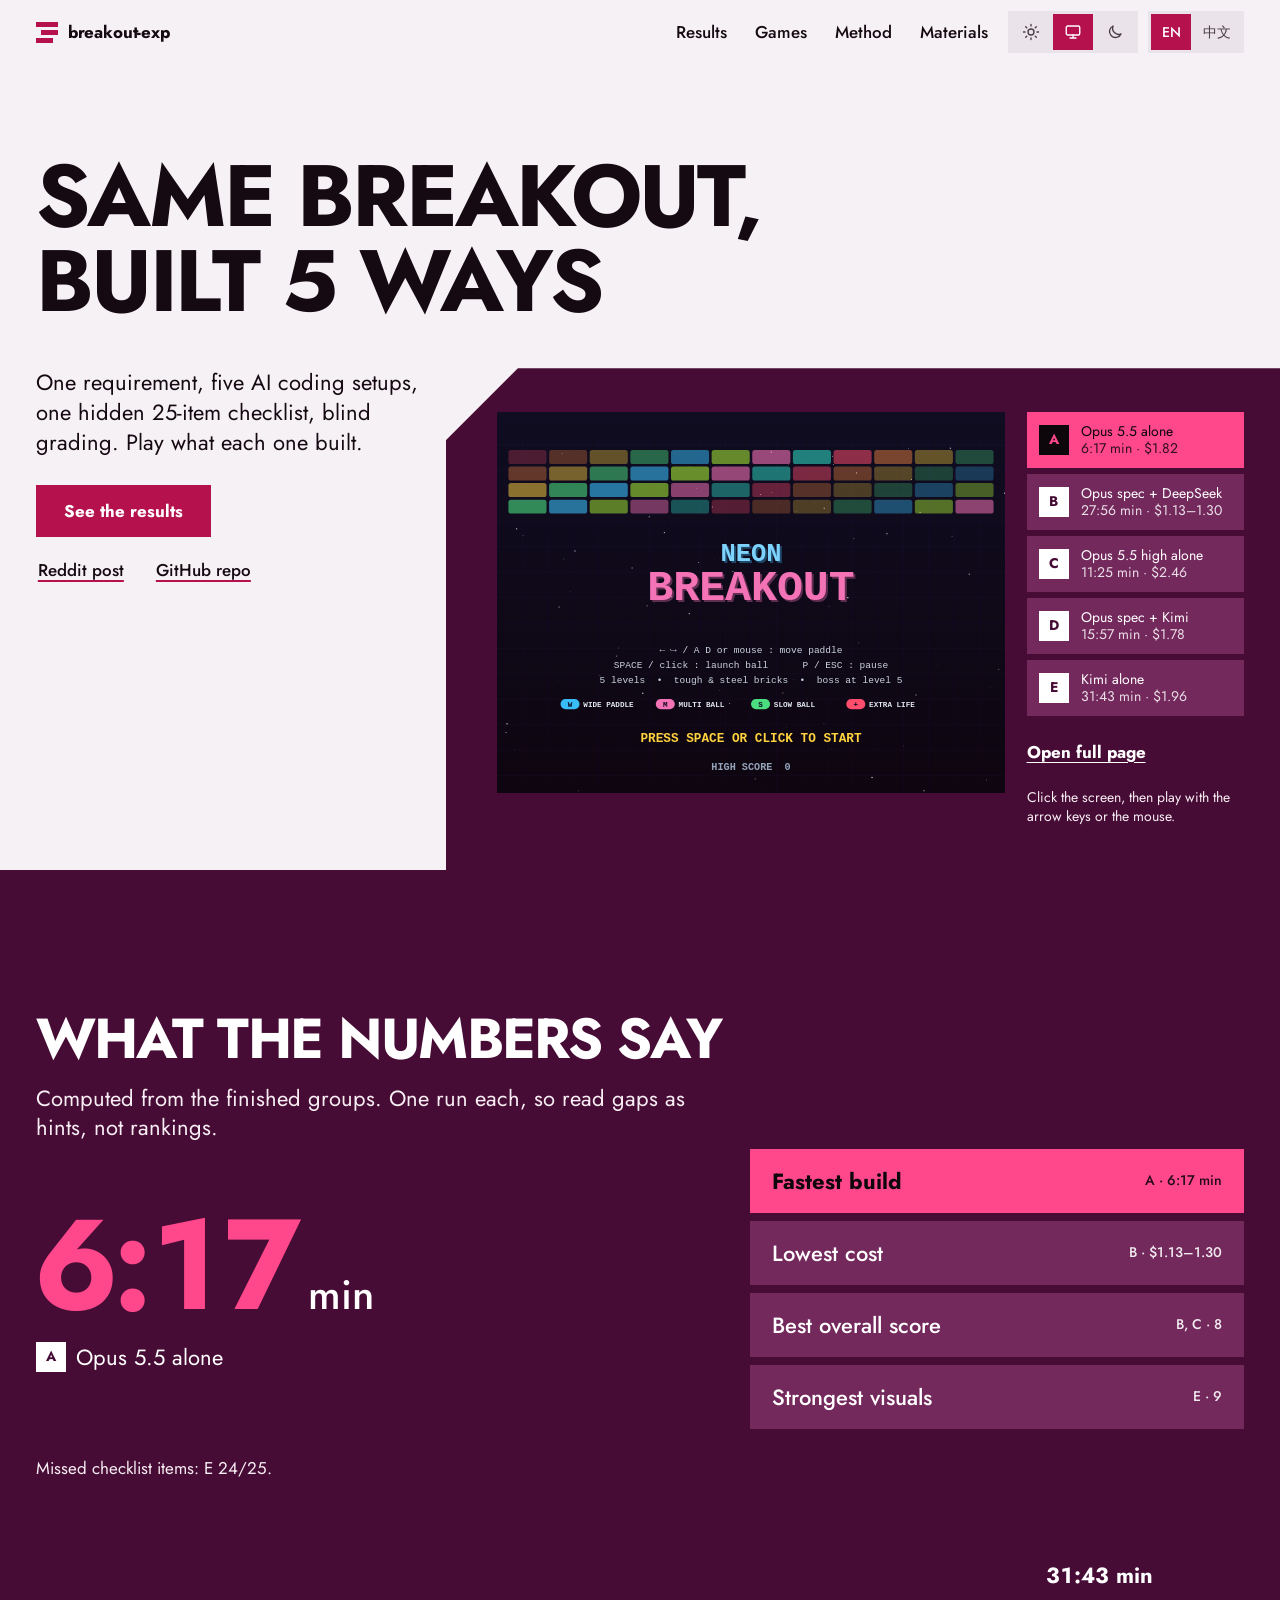
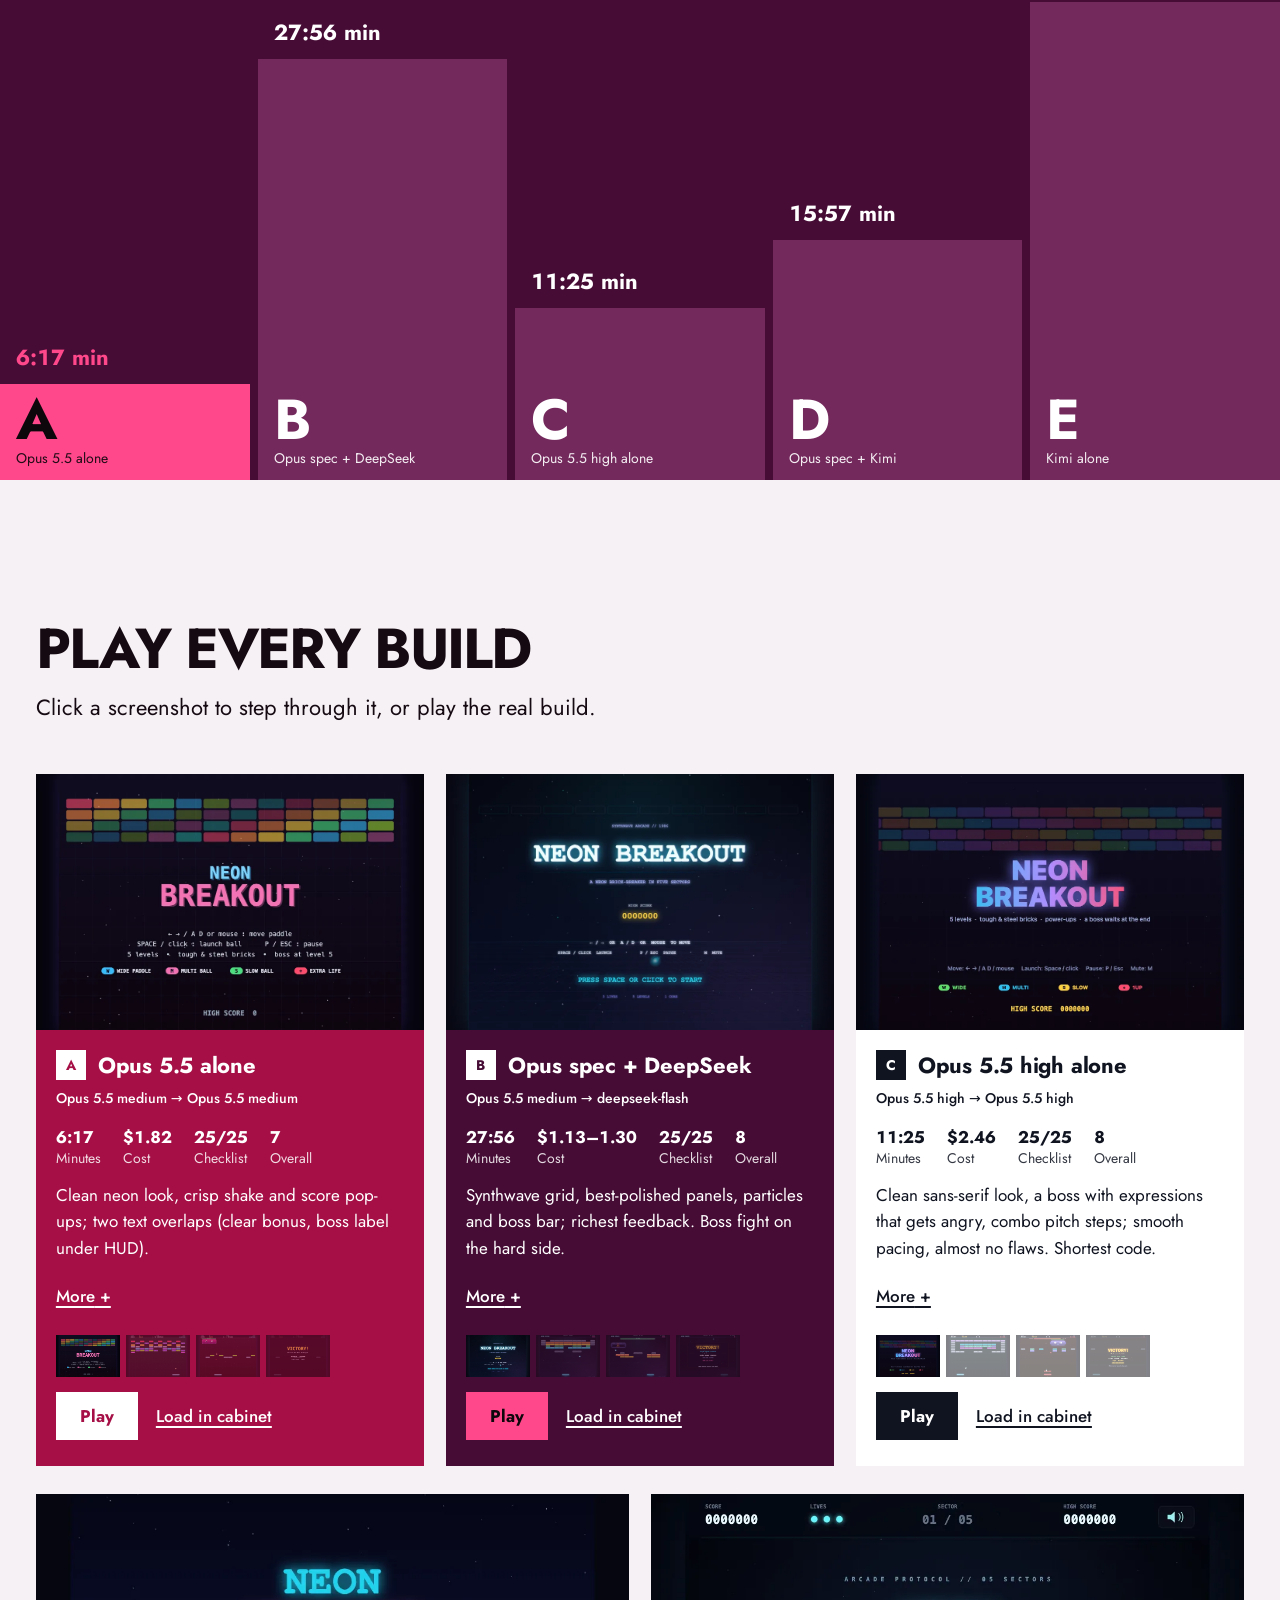
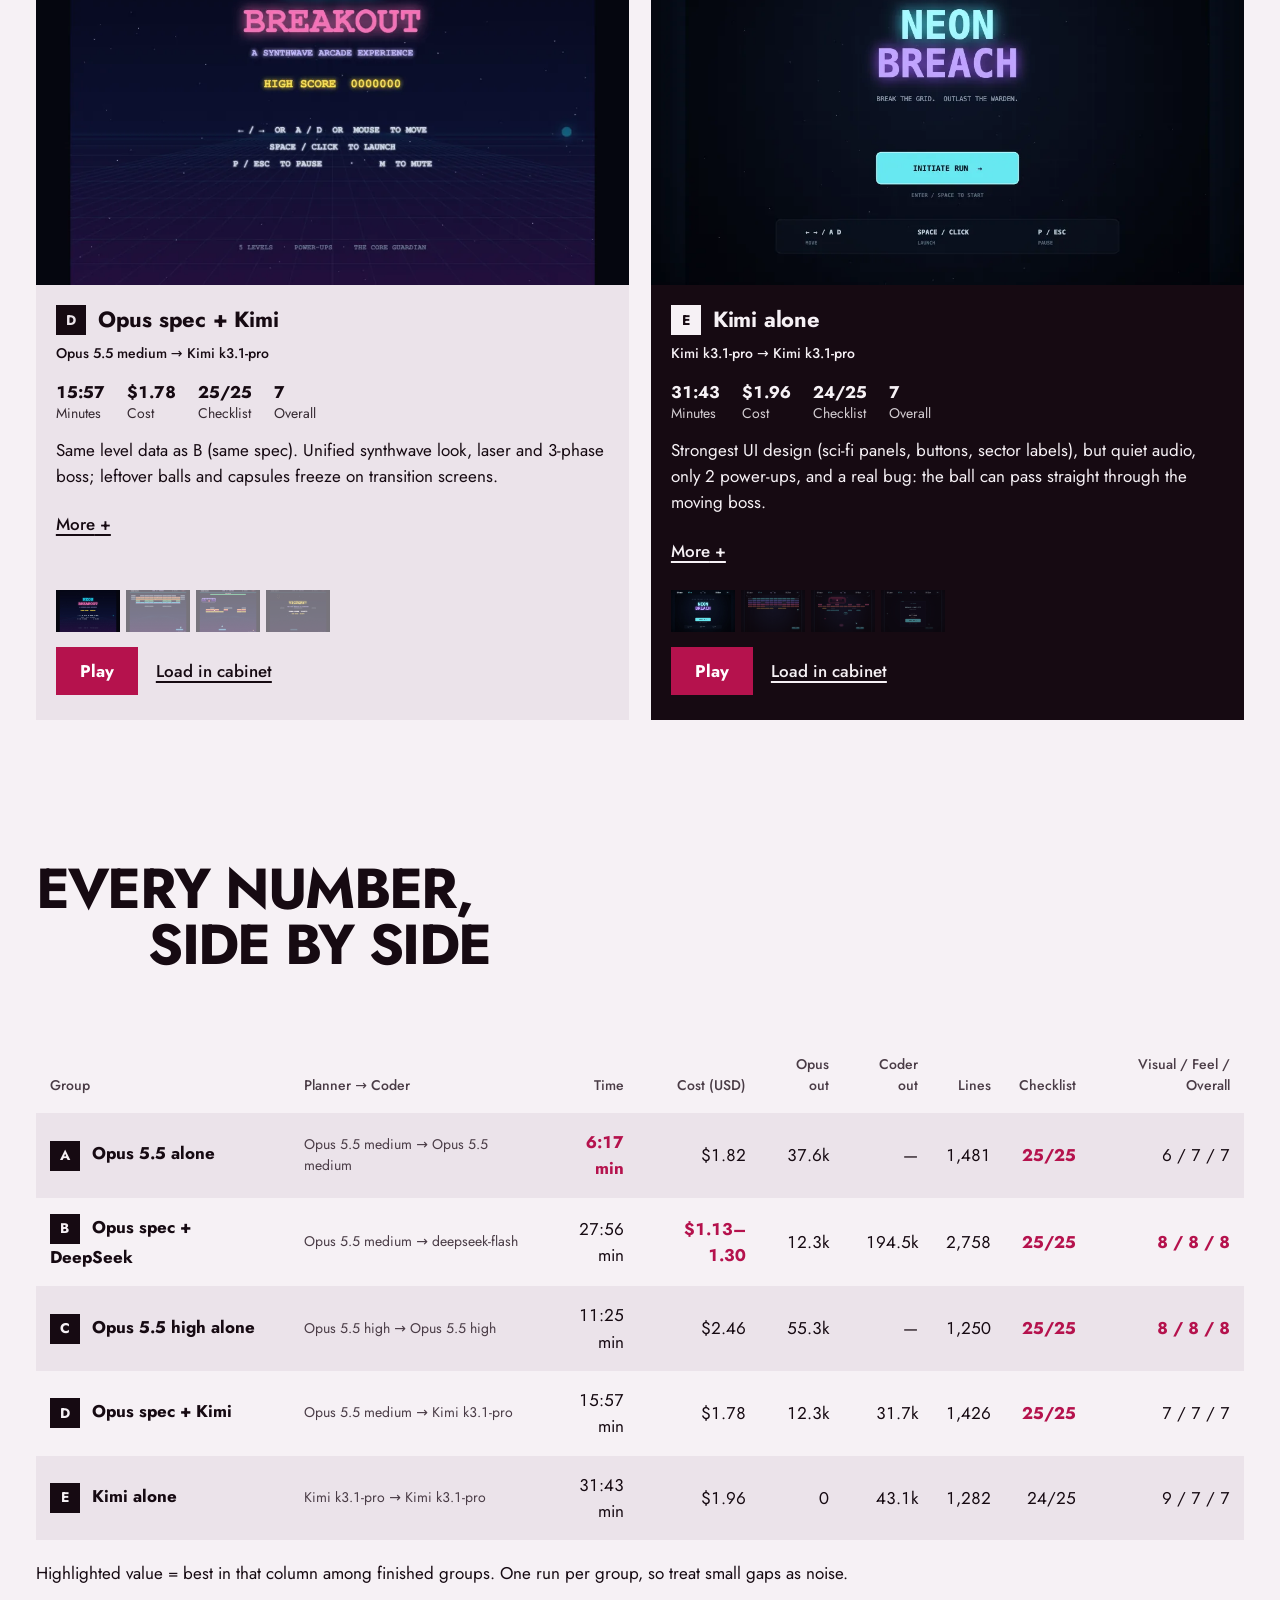
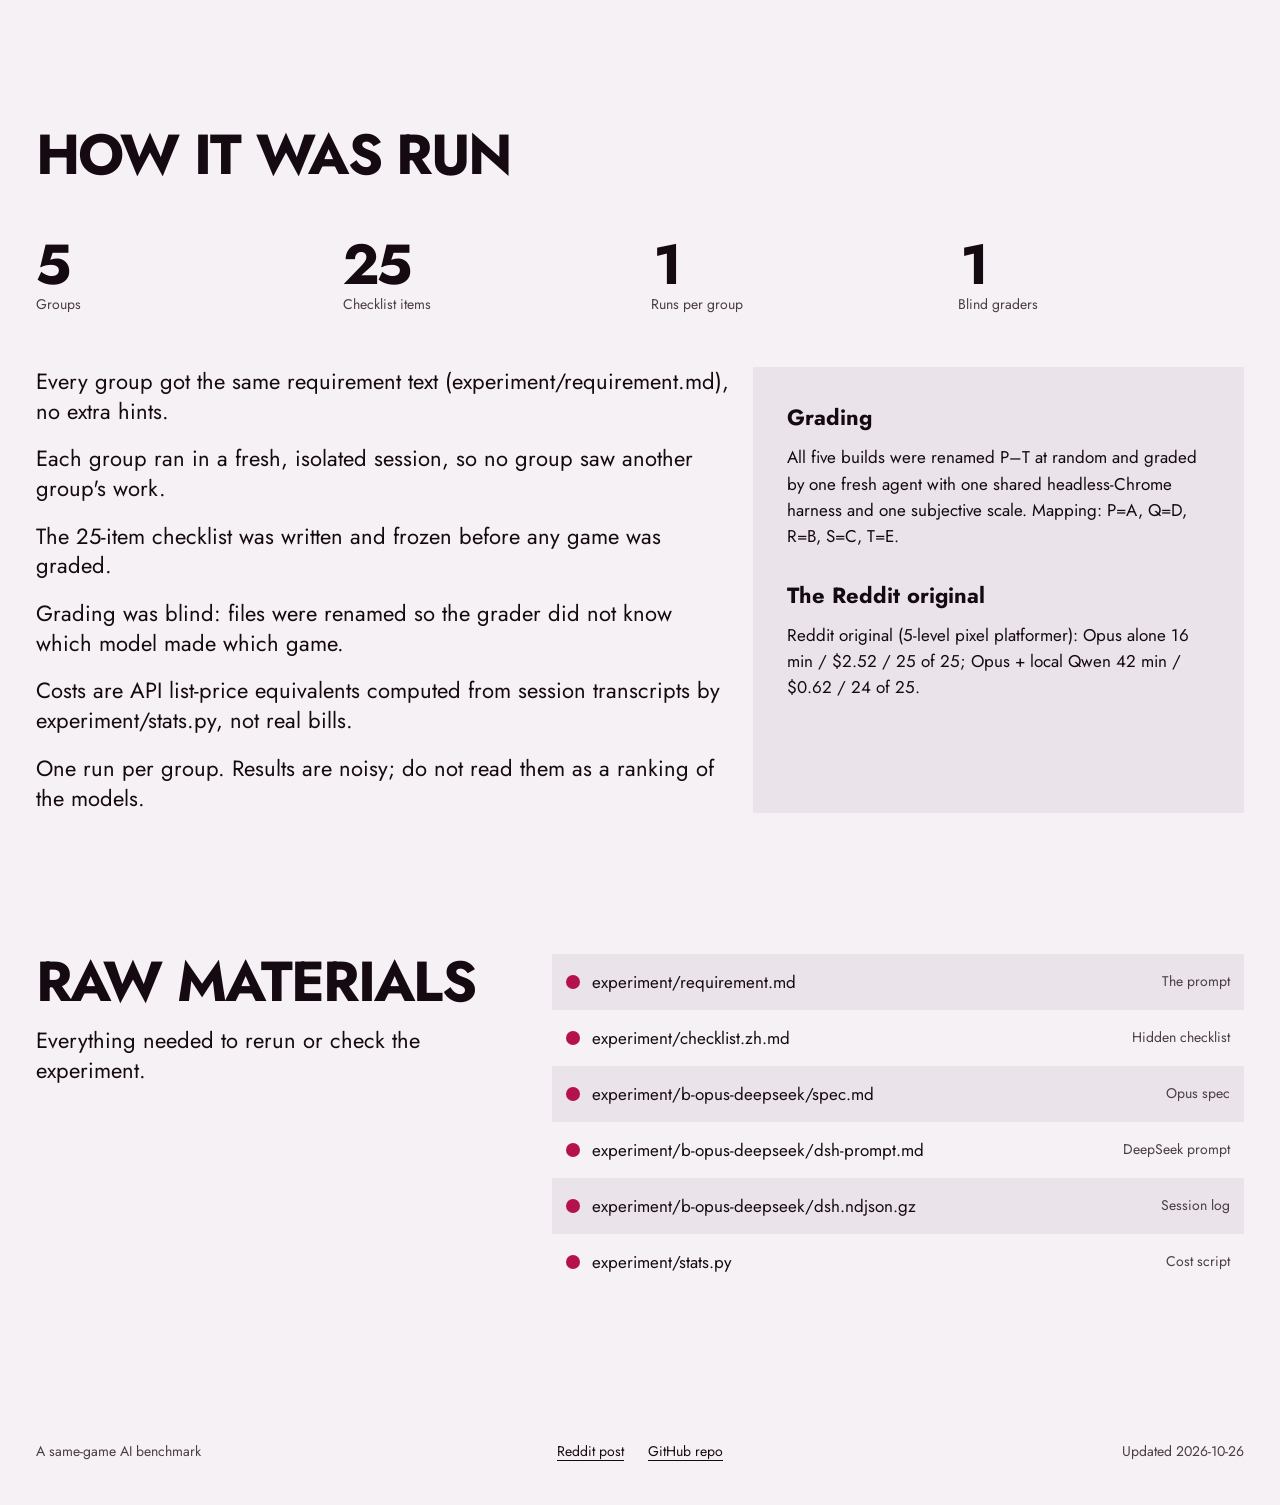
==== commit 20f81665: "feat: add Umami analytics with play, cabinet, outbound and material events" ====
--- a/index.html
+++ b/index.html
@@ -16,6 +16,7 @@
 h.setAttribute("data-theme",d?"dark":"light");h.setAttribute("data-pref",p)})();
 </script>
 <link rel="stylesheet" href="assets/site.css">
+<script defer src="https://umami.daydayup.lat/script.js" data-website-id="a0285145-502a-4964-8763-271fb26176cc" data-domains="qingyuna.github.io"></script>
 </head>
 <body>
 <a class="skip" href="#findings" data-t="skip">Skip to results</a>
@@ -37,7 +38,7 @@
 <h1 id="h1" class="lines"><span class="line"><span data-line style="--i:0" id="h1a">Same Breakout,</span></span> <span class="line"><span data-line style="--i:1" id="h1b">built 5 ways</span></span></h1>
 <div class="hero-side">
 <p class="sub" id="sub" data-fade>One requirement, five AI coding setups, one hidden 25-item checklist, blind grading. Play what each one built.</p>
-<div class="actions" data-fade><a class="btn" href="#findings" id="cta">See the results</a><a class="tlink" id="lReddit" target="_blank" rel="noopener" href="https://www.reddit.com/r/ClaudeAI/comments/1xfgyl1/same_game_built_twice_opus_alone_vs_opus_planning/">Reddit post</a><a class="tlink" id="lRepo" target="_blank" rel="noopener" href="https://github.com/QingYunA/breakout-exp">GitHub repo</a></div>
+<div class="actions" data-fade><a class="btn" href="#findings" id="cta">See the results</a><a class="tlink" id="lReddit" target="_blank" rel="noopener" data-umami-event="outbound" data-umami-event-target="reddit" href="https://www.reddit.com/r/ClaudeAI/comments/1xfgyl1/same_game_built_twice_opus_alone_vs_opus_planning/">Reddit post</a><a class="tlink" id="lRepo" target="_blank" rel="noopener" data-umami-event="outbound" data-umami-event-target="github" href="https://github.com/QingYunA/breakout-exp">GitHub repo</a></div>
 </div>
 <div class="stage" data-ui id="stage">
 <div class="cab">
--- a/assets/site.css
+++ b/assets/site.css
@@ -60,7 +60,8 @@
 .lines [data-line]{display:block}
 .hero-side{grid-column:1/5;grid-row:2;padding-top:44px;display:flex;flex-direction:column;gap:28px;align-items:flex-start}
 .sub{margin:0;font-size:var(--l);line-height:1.35;max-width:22em}
-.actions{display:flex;flex-wrap:wrap;gap:6px 24px;align-items:center}
+.actions{display:grid;grid-template-columns:auto auto;justify-content:start;gap:8px 28px;align-items:center}
+.actions .btn{grid-column:1/-1;justify-self:start}
 .stage{grid-column:5/-1;grid-row:2;margin:44px calc(-1 * var(--m)) 0 0;background:var(--f1);color:var(--f1-ink);clip-path:polygon(72px 0,100% 0,100% 100%,0 100%,0 72px);padding:clamp(28px,3.4vw,52px) var(--m) clamp(28px,3.4vw,52px) clamp(28px,4vw,56px)}
 .cab{display:grid;grid-template-columns:minmax(0,1fr) clamp(190px,17vw,250px);gap:var(--gut);align-items:start}
 .screen{aspect-ratio:4/3;background:#05040c}
@@ -131,12 +132,16 @@
 .strip h3{font-size:var(--l);line-height:1.15;letter-spacing:-.01em;display:flex;align-items:center;gap:12px}
 .strip .chip{background:var(--s-ink);color:var(--s-bg)}
 .pc2{font-size:var(--s);font-weight:500;margin-top:-6px}
-.vals{display:grid;grid-template-columns:repeat(2,minmax(0,1fr));gap:12px 14px}
-.vals.v3{grid-template-columns:repeat(3,minmax(0,1fr))}
+.vals{display:flex;flex-wrap:wrap;gap:10px 22px}
 .vals div{min-width:0}
 .vals b{display:block;font-size:var(--b);font-weight:700;font-variant-numeric:tabular-nums;white-space:nowrap}
 .vals span{display:block;font-size:var(--s);opacity:.85;line-height:1.25}
 .strip p{margin:0}
+.more summary{display:inline-block;cursor:pointer;font-weight:500;padding:8px 0;list-style:none;text-decoration:underline;text-decoration-thickness:2px;text-underline-offset:4px}
+.more summary::-webkit-details-marker{display:none}
+.more summary::after{content:" +"}
+.more[open] summary::after{content:" \2212"}
+.more[open]{display:flex;flex-direction:column;gap:18px}
 .thumbs{display:flex;gap:6px;margin-top:auto;padding-top:4px}
 .thumbs button{padding:0;border:0;width:64px;height:42px;overflow:hidden;background:#05040c;cursor:pointer;opacity:.5;transition:opacity .2s}
 .thumbs button:hover{opacity:.85}
@@ -171,17 +176,18 @@
 .note+.note{margin-top:8px}
 
 /* method */
-#method .frame{display:grid;grid-template-columns:minmax(0,34fr) minmax(0,66fr);column-gap:var(--gut);row-gap:clamp(32px,4vw,56px)}
-#method h2{grid-column:1/-1}
-.facts{display:flex;flex-direction:column;gap:20px;align-self:start}
+#method .frame{display:grid;grid-template-columns:repeat(12,minmax(0,1fr));column-gap:var(--gut);row-gap:clamp(32px,4vw,56px)}
+#method h2,.facts,.mbody{grid-column:1/-1}
+.facts{display:grid;grid-template-columns:repeat(4,minmax(0,1fr));column-gap:var(--gut);row-gap:20px}
 .facts div{display:flex;flex-direction:column-reverse}
 .facts span{font-size:var(--s);color:var(--mut)}
 .facts b{font-size:var(--h);line-height:1.05;font-weight:700;letter-spacing:-.02em;font-variant-numeric:tabular-nums}
-.mlist{list-style:none;margin:0;padding:0;display:flex;flex-direction:column;gap:18px}
-.mlist li{font-size:var(--l);line-height:1.35;max-width:32em}
-.two{margin-top:clamp(48px,6vw,96px);display:grid;grid-template-columns:1fr 1fr;gap:var(--gut)}
+.mbody{display:grid;grid-template-columns:repeat(12,minmax(0,1fr));column-gap:var(--gut);row-gap:32px}
+.mlist{grid-column:1/8;list-style:none;margin:0;padding:0;display:flex;flex-direction:column;gap:18px}
+.mlist li{font-size:var(--l);line-height:1.35}
+.two{grid-column:8/-1;background:var(--surface);padding:clamp(24px,2.6vw,40px);display:flex;flex-direction:column;gap:28px}
 .two h3{font-size:var(--l);margin-bottom:10px}
-.two p{margin:0;color:var(--ink);max-width:30em}
+.two p{margin:0;color:var(--ink)}
 
 /* raw */
 .rawgrid{display:grid;grid-template-columns:minmax(0,5fr) minmax(0,7fr);column-gap:var(--gut);align-items:start}
@@ -246,13 +252,13 @@
 .pk{flex:1 1 calc(33% - 6px);min-width:0}
 .pk em{display:none}
 .pk:hover{transform:none}
-#method .frame{grid-template-columns:1fr}
+.facts{display:flex;flex-wrap:wrap;gap:20px 36px}
+.mbody{grid-template-columns:1fr}
+.mlist,.two{grid-column:auto}
 .field .frame{grid-template-columns:1fr}
 .picks{grid-column:1;grid-row:4;margin-top:28px}
 .ftnote{grid-row:5}
 .pill:hover{transform:none}
-.facts{flex-direction:row;flex-wrap:wrap;gap:20px 36px}
-.two{grid-template-columns:1fr}
 .rawgrid{grid-template-columns:1fr;row-gap:28px}
 .foot{grid-template-columns:1fr;justify-items:start;gap:4px}
 .foot .r{text-align:left}
@@ -270,6 +276,9 @@
 .seg button{min-width:36px;padding:0 6px}
 .brand{font-size:var(--s)}
 .pk{flex:1 1 calc(50% - 6px)}
+.actions{grid-template-columns:1fr 1fr;gap:4px 16px}
+.actions .btn{justify-self:stretch}
+.tlink{padding:12px 0}
 .grid{grid-template-columns:1fr}
 .card:nth-child(5){grid-column:auto}
 .raw li a{flex-direction:column;align-items:flex-start;gap:0;padding:10px 14px}
